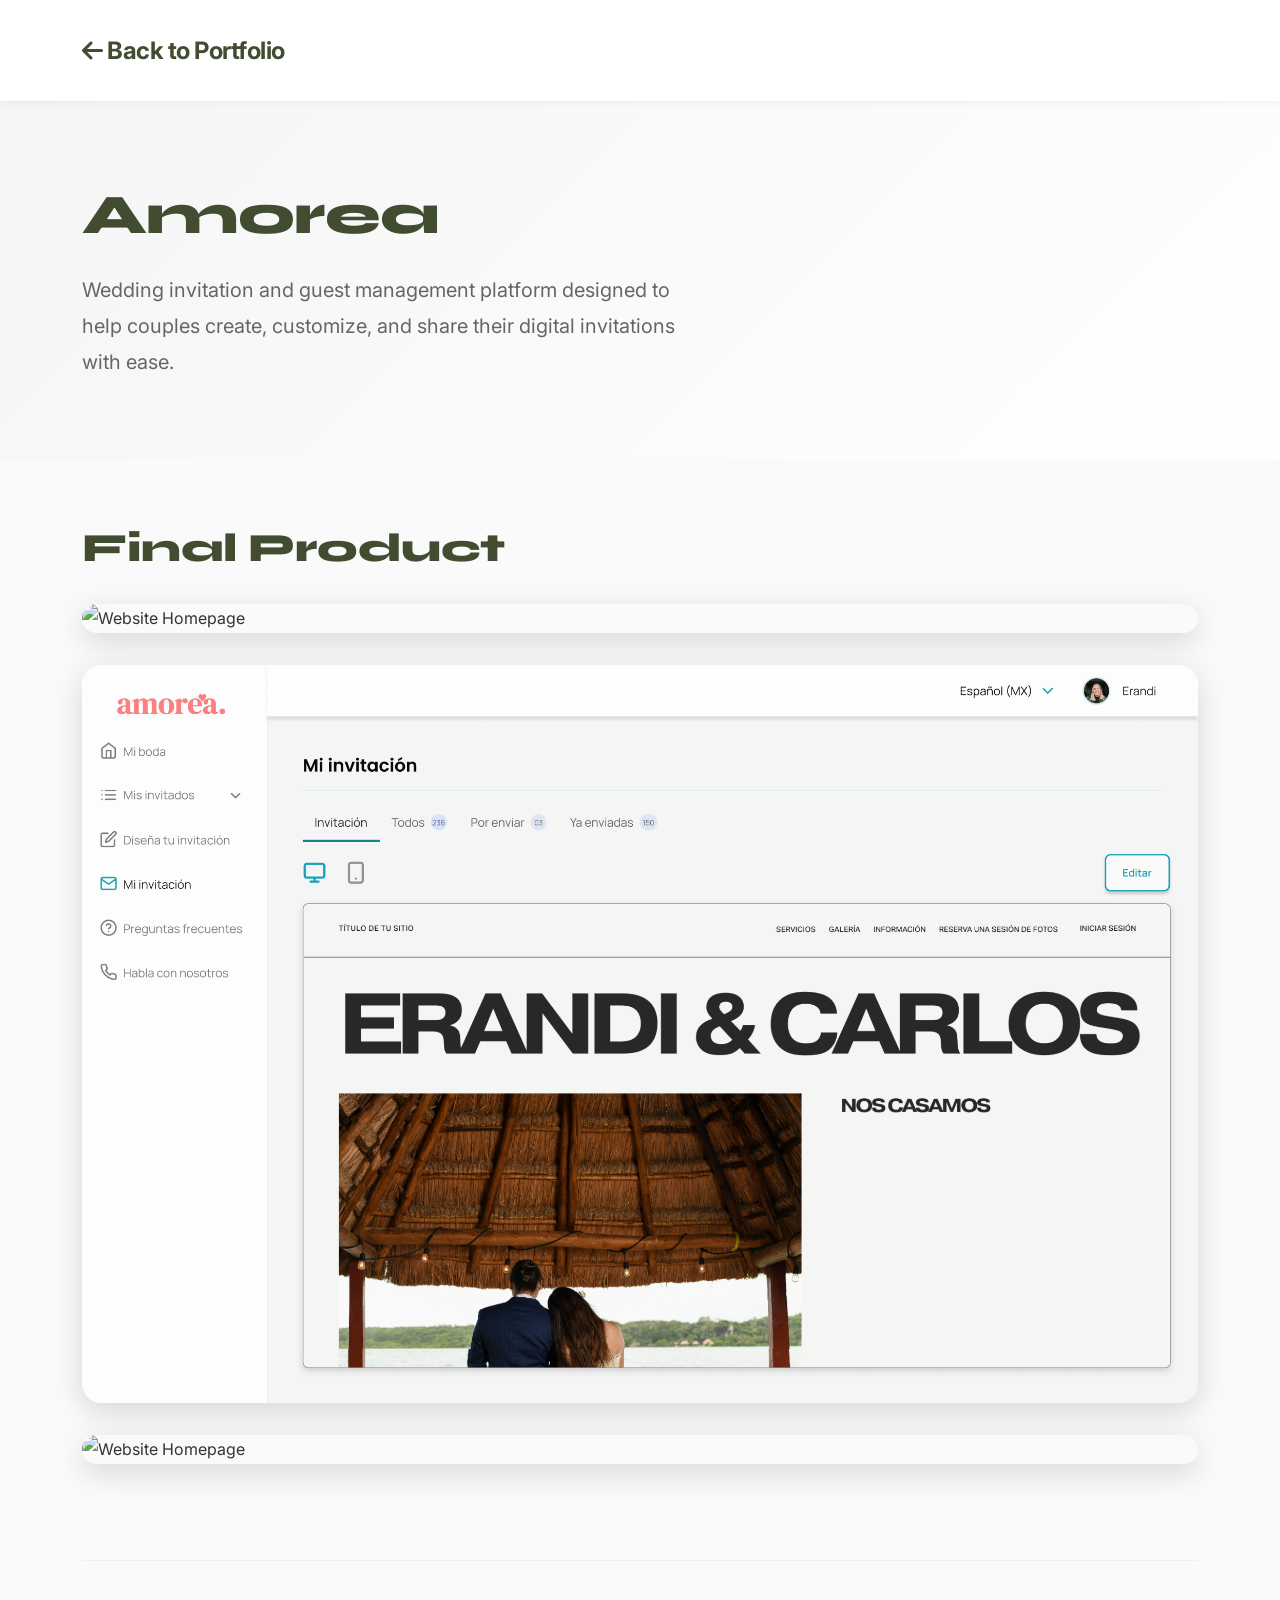
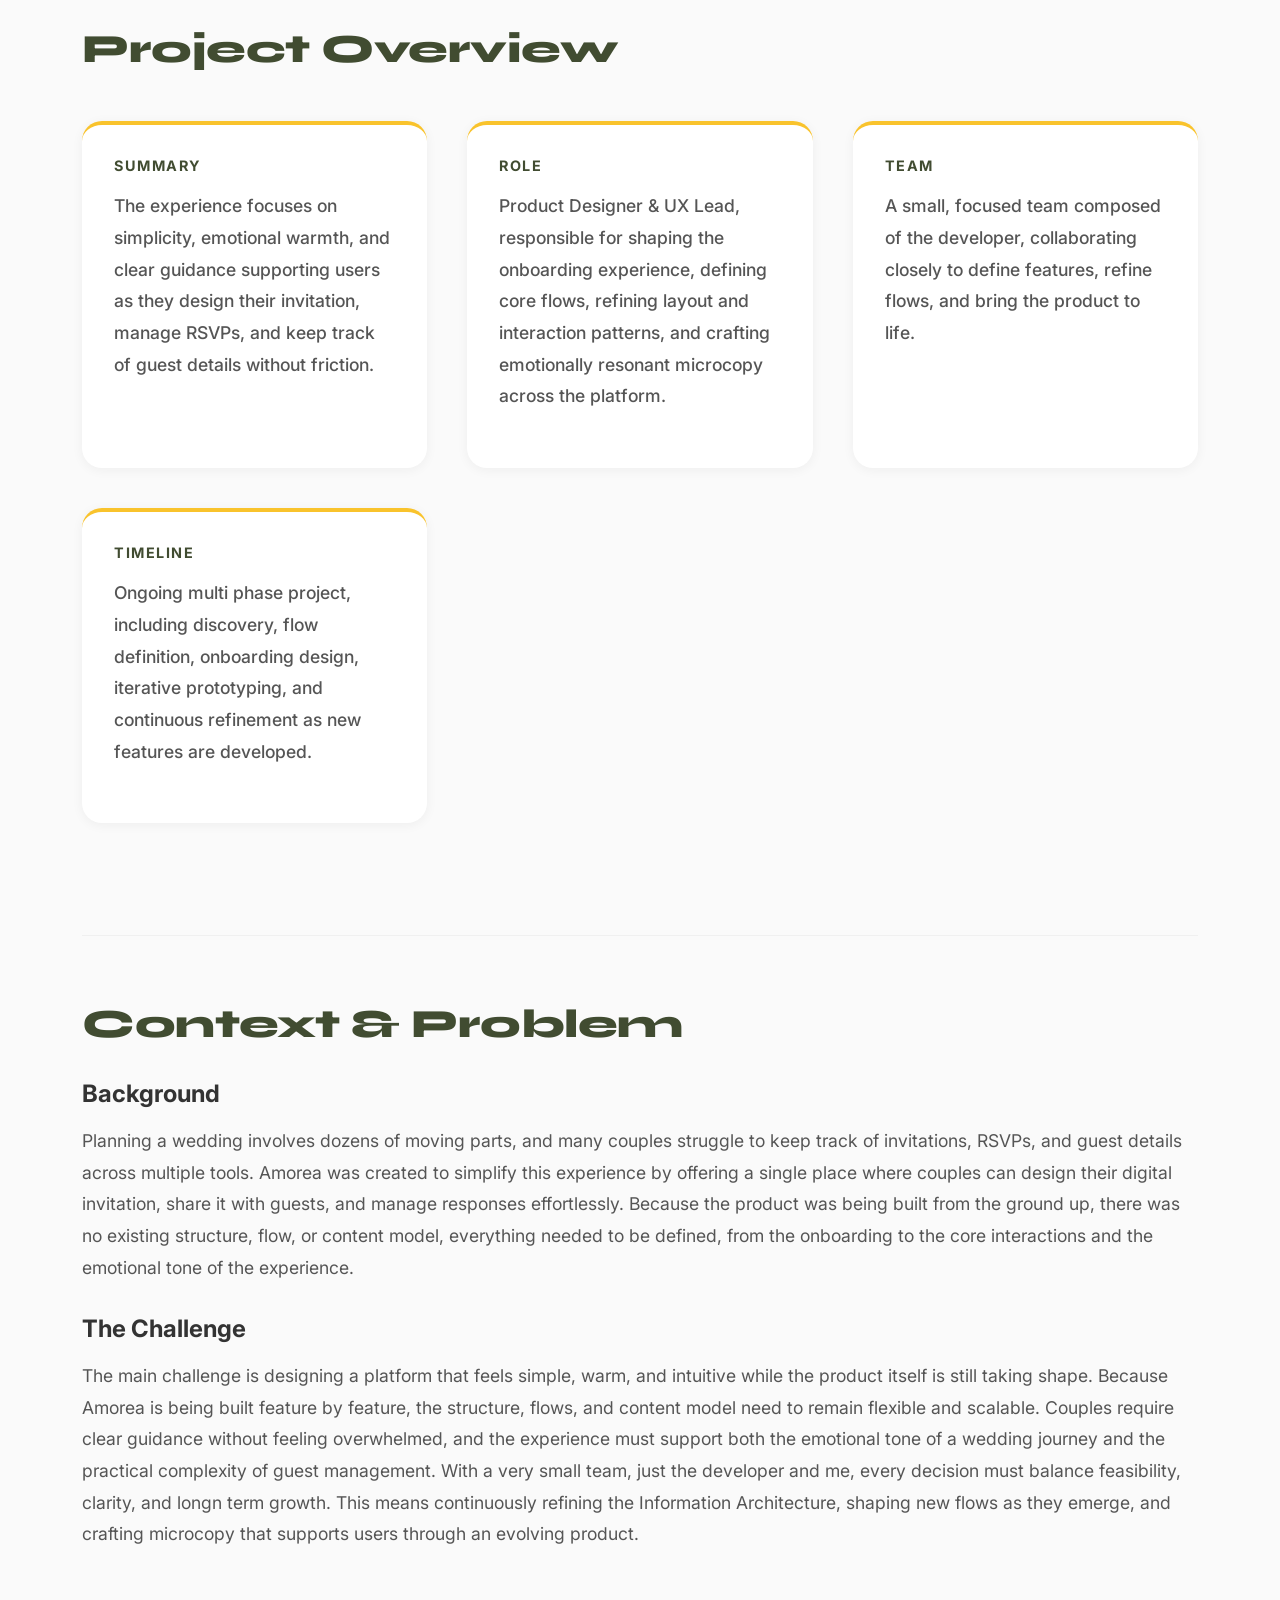
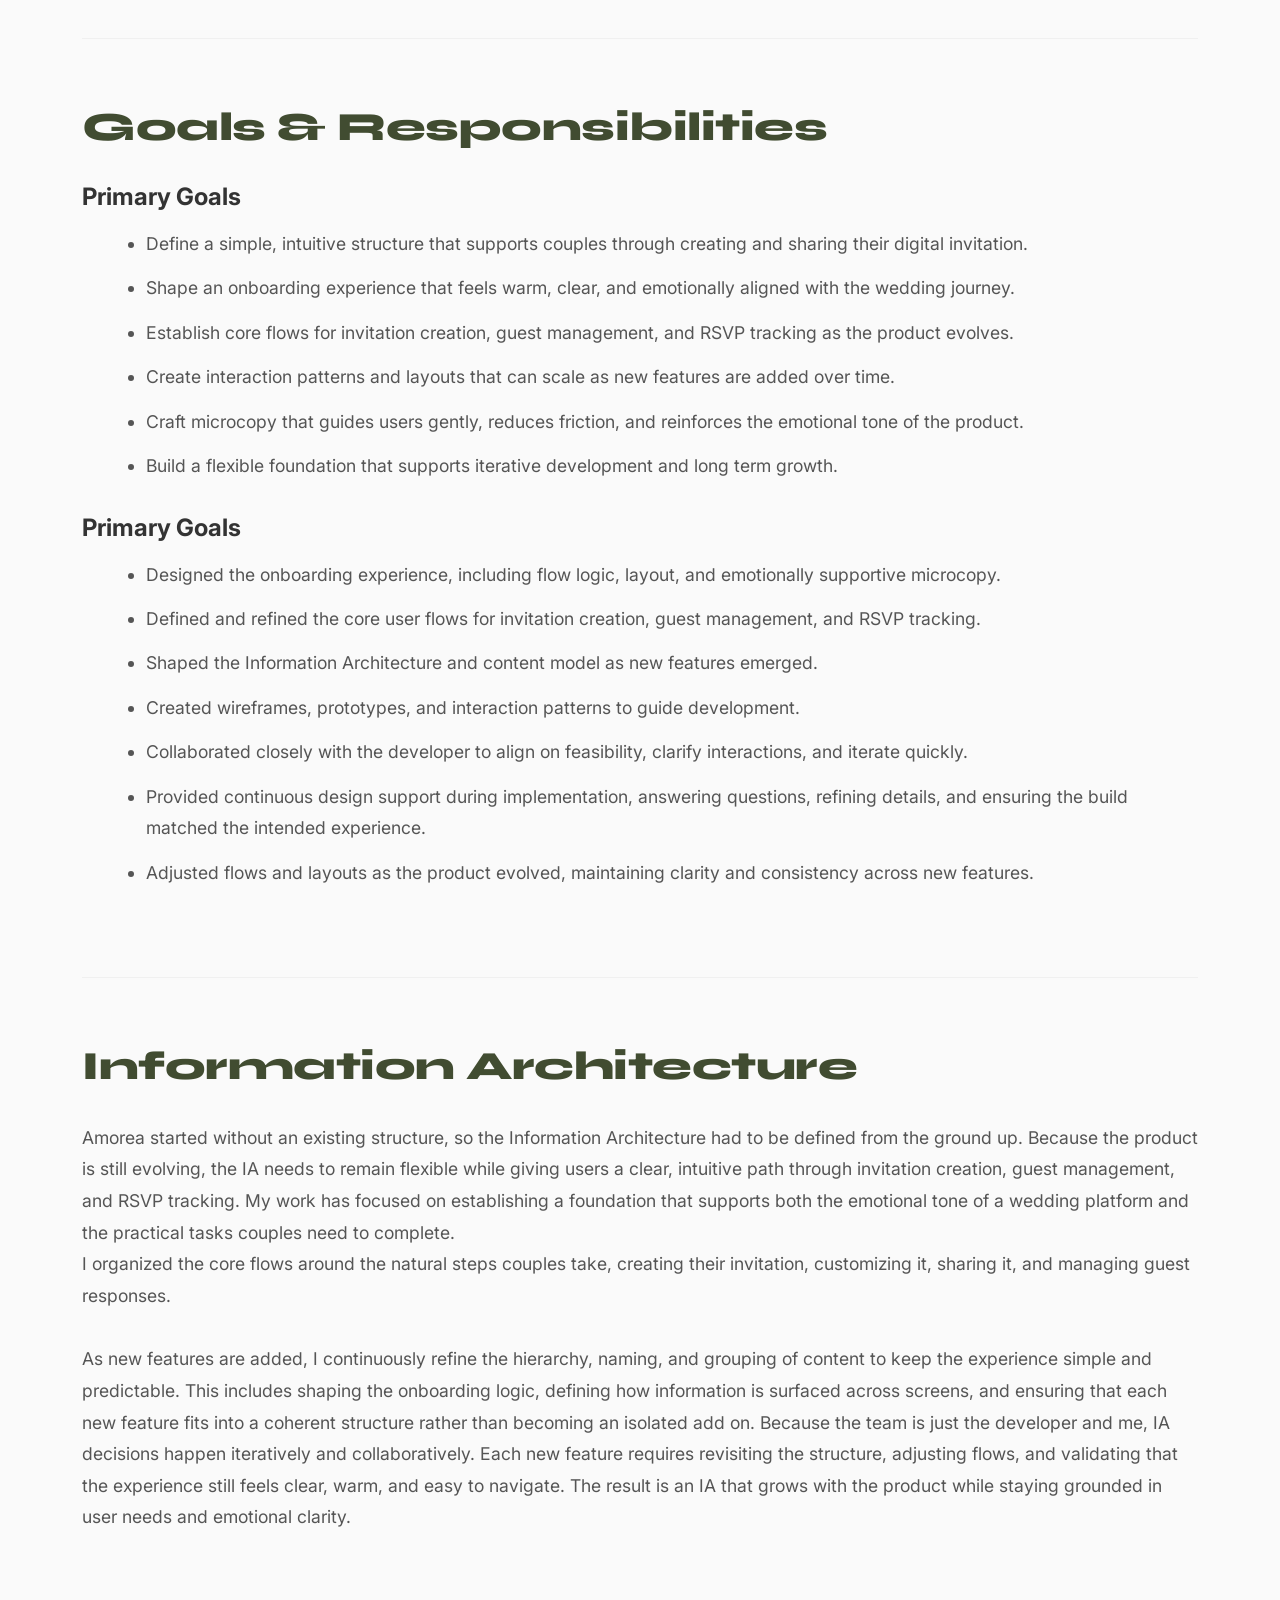
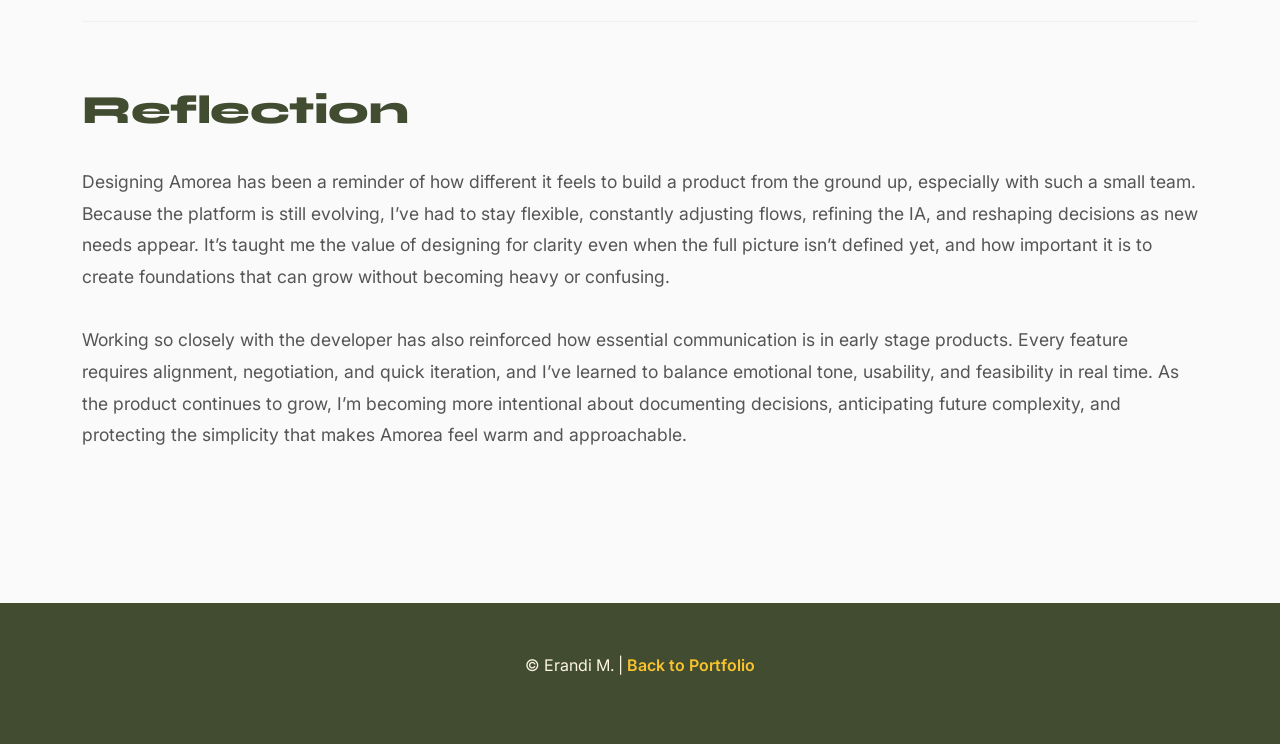
==== project-amorea.html @ fd454425 "Portfolio upload" ====
<!DOCTYPE html>
<html lang="en">
<head>
    <meta charset="UTF-8">
    <meta name="viewport" content="width=device-width, initial-scale=1.0">
    <title>Amorea Project - Erandi M. Portfolio</title>
    <link href="https://cdn.jsdelivr.net/npm/bootstrap@5.3.0/dist/css/bootstrap.min.css" rel="stylesheet">
    <link rel="stylesheet" href="https://cdnjs.cloudflare.com/ajax/libs/font-awesome/6.4.0/css/all.min.css">
    <link href="https://fonts.googleapis.com/css2?family=Syne:wght@800&family=Inter:wght@400;600;700;800&display=swap" rel="stylesheet">
    <style>
        * {
            margin: 0;
            padding: 0;
            box-sizing: border-box;
        }

        :root {
            --primary-color: #414c31;
            --secondary-color: #f9c32c;
            --light-bg: #fcf5e1;
            --text-dark: #37342e;
            --text-light: #fdf5e1;
        }

        body {
            font-family: 'Inter', sans-serif;
            background-color: #fafafa;
            color: #333;
            line-height: 1.8;
        }

        /* Header Navigation */
        .navbar {
            background-color: #fff;
            box-shadow: 0 2px 8px rgba(0, 0, 0, 0.05);
            padding: 1.5rem 0;
            position: sticky;
            top: 0;
            z-index: 100;
        }

        .navbar-brand {
            font-size: 1.5rem;
            font-weight: 700;
            color: var(--primary-color) !important;
            letter-spacing: -0.5px;
            text-decoration: none;
        }

        .navbar-brand:hover {
            color: var(--secondary-color) !important;
        }

        /* Hero Section */
        .hero-section {
            padding: 5rem 0;
            background: linear-gradient(135deg, #f5f5f5 0%, #fff 100%);
        }

        .hero-section h1 {
            font-family: 'Syne', sans-serif;
            font-size: 3.5rem;
            font-weight: 800;
            line-height: 1.2;
            margin-bottom: 1.5rem;
            color: var(--primary-color);
            letter-spacing: -1px;
        }

        .hero-section p {
            font-size: 1.25rem;
            color: #666;
            margin-bottom: 0;
            max-width: 600px;
            font-weight: 400;
        }

        /* Impact Snapshot Card */
        .impact-snapshot {
            background: #fff;
            border-radius: 24px;
            padding: 2.5rem;
            margin: 4rem 0;
            box-shadow: 0 4px 20px rgba(0, 0, 0, 0.08);
            border-left: 6px solid var(--secondary-color);
        }

        .impact-snapshot h3 {
            font-size: 0.9rem;
            font-weight: 700;
            text-transform: uppercase;
            letter-spacing: 2px;
            color: var(--primary-color);
            margin-bottom: 2rem;
        }

        .impact-grid {
            display: grid;
            grid-template-columns: repeat(auto-fit, minmax(200px, 1fr));
            gap: 2rem;
        }

        .impact-item {
            text-align: center;
        }

        .impact-item h4 {
            font-size: 2rem;
            font-weight: 700;
            color: var(--secondary-color);
            margin-bottom: 0.5rem;
        }

        .impact-item p {
            font-size: 0.95rem;
            color: #666;
            font-weight: 500;
        }

        /* Overview Grid */
        .overview-grid {
            display: grid;
            grid-template-columns: repeat(auto-fit, minmax(250px, 1fr));
            gap: 2.5rem;
            margin: 3rem 0;
        }

        .overview-card {
            background: #fff;
            padding: 2rem;
            border-radius: 20px;
            box-shadow: 0 2px 12px rgba(0, 0, 0, 0.05);
            transition: transform 0.3s ease, box-shadow 0.3s ease;
            border-top: 4px solid var(--secondary-color);
        }

        .overview-card:hover {
            transform: translateY(-4px);
            box-shadow: 0 8px 24px rgba(0, 0, 0, 0.1);
        }

        .overview-card h4 {
            font-size: 0.9rem;
            font-weight: 700;
            text-transform: uppercase;
            letter-spacing: 1.5px;
            color: var(--primary-color);
            margin-bottom: 1rem;
        }

        .overview-card p {
            font-size: 1.1rem;
            color: #333;
            line-height: 1.6;
            font-weight: 500;
        }

        /* Section Styling */
        .section {
            padding: 4rem 0;
            border-bottom: 1px solid #f0f0f0;
        }

        .section:last-child {
            border-bottom: none;
        }

        .section h2 {
            font-family: 'Syne', sans-serif;
            font-size: 2.5rem;
            font-weight: 800;
            margin-bottom: 2rem;
            color: var(--primary-color);
            letter-spacing: -0.5px;
        }

        .section h3 {
            font-size: 1.5rem;
            font-weight: 700;
            margin: 2rem 0 1rem 0;
            color: #333;
        }

        .section p {
            font-size: 1.1rem;
            color: #555;
            margin-bottom: 1.5rem;
            line-height: 1.8;
        }

        .section ul {
            font-size: 1.1rem;
            color: #555;
            margin-left: 2rem;
            margin-bottom: 1.5rem;
        }

        .section li {
            margin-bottom: 0.8rem;
            line-height: 1.8;
        }

        /* Image Grid */
        .image-grid {
            display: grid;
            grid-template-columns: repeat(auto-fit, minmax(300px, 1fr));
            gap: 2rem;
            margin: 2rem 0;
        }

        .image-grid img {
            width: 100%;
            border-radius: 20px;
            box-shadow: 0 4px 20px rgba(0, 0, 0, 0.1);
            transition: transform 0.3s ease;
        }

        .image-grid img:hover {
            transform: scale(1.02);
        }

        .full-width-image {
            width: 100%;
            border-radius: 20px;
            box-shadow: 0 4px 20px rgba(0, 0, 0, 0.1);
            margin: 2rem 0;
        }

        /* Footer */
        footer {
            background-color: var(--primary-color);
            padding: 3rem 0;
            margin-top: 4rem;
            text-align: center;
            color: var(--text-light);
        }

        footer a {
            color: var(--secondary-color);
            text-decoration: none;
            font-weight: 600;
        }

        footer a:hover {
            text-decoration: underline;
        }

        /* Responsive */
        @media (max-width: 768px) {
            .hero-section h1 {
                font-size: 2.5rem;
            }

            .section h2 {
                font-size: 2rem;
            }

            .overview-grid {
                grid-template-columns: 1fr;
            }
        }
    </style>
</head>
<body>
    <!-- Navigation -->
    <nav class="navbar">
        <div class="container-lg">
            <a class="navbar-brand" href="index.html"><i class="fas fa-arrow-left"></i> Back to Portfolio</a>
        </div>
    </nav>

    <!-- Hero Section -->
    <section class="hero-section">
        <div class="container-lg">
            <h1>Amorea</h1>
            <p>Wedding invitation and guest management platform designed to help couples create, customize, and share their digital invitations with ease.</p>
        </div>
    </section>

    <!-- Main Content -->
    <div class="container-lg">
        <!-- Final product & Interactive Showcase -->
        <section class="section">
            <h2>Final Product</h2>
            <div class="image-grid" style="grid-template-columns: 1fr; gap: 2.5rem;">
                <img src="images/Amorea_Login.png" alt="Website Homepage" style="width: 100%; border-radius: 20px; box-shadow: 0 8px 30px rgba(0, 0, 0, 0.15);">
            </div>

            <div class="image-grid" style="grid-template-columns: 1fr; gap: 2.5rem;">
                <img src="images/Amorea_Invitacion.png" alt="Website Homepage" style="width: 100%; border-radius: 20px; box-shadow: 0 8px 30px rgba(0, 0, 0, 0.15);">
            </div>

            <div class="image-grid" style="grid-template-columns: 1fr; gap: 2.5rem;">
                <img src="images/Amorea_Landing.png" alt="Website Homepage" style="width: 100%; border-radius: 20px; box-shadow: 0 8px 30px rgba(0, 0, 0, 0.15);">
            </div>

        </section>

        <!-- Project Overview -->
        <section class="section">
            <h2>Project Overview</h2>
            <div class="overview-grid">
                <div class="overview-card">
                    <h4>Summary</h4>
                    <p>The experience focuses on simplicity, emotional warmth, and clear 
                        guidance supporting users as they design their invitation, manage RSVPs, and keep track of guest details 
                        without friction.</p>
                </div>
                <div class="overview-card">
                    <h4>Role</h4>
                    <p>Product Designer & UX Lead, responsible for shaping the onboarding experience, defining core flows, 
                        refining layout and interaction patterns, and crafting emotionally resonant microcopy across the platform.</p>
                </div>
                <div class="overview-card">
                    <h4>Team</h4>
                    <p>A small, focused team composed of the developer, collaborating closely to define features, refine flows, and bring the product to life.</p>
                </div>
                <div class="overview-card">
                    <h4>Timeline</h4>
                    <p>Ongoing multi phase project, including discovery, flow definition, onboarding design, iterative prototyping, and continuous refinement as new features are developed.</p>
                </div>
            </div>
        </section>


        <!-- Context & Problem -->
        <section class="section">
            <h2>Context & Problem</h2>
            <h3>Background</h3>
            <p>Planning a wedding involves dozens of moving parts, and many couples struggle to keep track of invitations, 
                RSVPs, and guest details across multiple tools. Amorea was created to simplify this experience by offering 
                a single place where couples can design their digital invitation, share it with guests, and manage responses 
                effortlessly. Because the product was being built from the ground up, there was no existing structure, flow, 
                or content model, everything needed to be defined, from the onboarding to the core interactions and the 
                emotional tone of the experience.</p>
            <h3>The Challenge</h3>
            <p>The main challenge is designing a platform that feels simple, warm, and intuitive while the product itself 
                is still taking shape. Because Amorea is being built feature by feature, the structure, flows, and content 
                model need to remain flexible and scalable. Couples require clear guidance without feeling overwhelmed, and 
                the experience must support both the emotional tone of a wedding journey and the practical complexity of 
                guest management. With a very small team, just the developer and me, every decision must balance feasibility, 
                clarity, and longn term growth. This means continuously refining the Information Architecture, shaping new 
                flows as they emerge, and crafting microcopy that supports users through an evolving product.</p>
        </section>

        <!-- Goals & Responsibilities -->
        <section class="section">
            <h2>Goals & Responsibilities</h2>
            <h3>Primary Goals</h3>
            <ul>
                <li>Define a simple, intuitive structure that supports couples through creating and sharing their digital invitation.</li>
                <li>Shape an onboarding experience that feels warm, clear, and emotionally aligned with the wedding journey.</li>
                <li>Establish core flows for invitation creation, guest management, and RSVP tracking as the product evolves.</li>
                <li>Create interaction patterns and layouts that can scale as new features are added over time.</li>
                <li>Craft microcopy that guides users gently, reduces friction, and reinforces the emotional tone of the product.</li>
                <li>Build a flexible foundation that supports iterative development and long term growth.</li>
            </ul>
             <h3>Primary Goals</h3>
            <ul>
                <li>Designed the onboarding experience, including flow logic, layout, and emotionally supportive microcopy.</li>
                <li>Defined and refined the core user flows for invitation creation, guest management, and RSVP tracking.</li>
                <li>Shaped the Information Architecture and content model as new features emerged.</li>
                <li>Created wireframes, prototypes, and interaction patterns to guide development.</li>
                <li>Collaborated closely with the developer to align on feasibility, clarify interactions, and iterate quickly.</li>
                <li>Provided continuous design support during implementation, answering questions, refining details, and ensuring the build matched the intended experience.</li>
                <li>Adjusted flows and layouts as the product evolved, maintaining clarity and consistency across new features.</li>
            </ul>
        </section>


        <!-- Information Architecture -->
        <section class="section">
            <h2>Information Architecture</h2>
            <p>Amorea started without an existing structure, so the Information Architecture had to be defined from the ground up. 
                Because the product is still evolving, the IA needs to remain flexible while giving users a clear, intuitive path 
                through invitation creation, guest management, and RSVP tracking. My work has focused on establishing a foundation 
                that supports both the emotional tone of a wedding platform and the practical tasks couples need to complete.
                <br>I organized the core flows around the natural steps couples take, creating their invitation, customizing it, sharing 
                it, and managing guest responses. <br><br>As new features are added, I continuously refine the hierarchy, naming, and grouping 
                of content to keep the experience simple and predictable. This includes shaping the onboarding logic, defining how 
                information is surfaced across screens, and ensuring that each new feature fits into a coherent structure rather 
                than becoming an isolated add on.
                Because the team is just the developer and me, IA decisions happen iteratively and collaboratively. Each new feature 
                requires revisiting the structure, adjusting flows, and validating that the experience still feels clear, warm, and 
                easy to navigate. The result is an IA that grows with the product while staying grounded in user needs and emotional clarity.</p>
        </section>

        <!-- Reflection -->
        <section class="section">
            <h2>Reflection</h2>
            <p>Designing Amorea has been a reminder of how different it feels to build a product from the ground up, especially with such a 
                small team. Because the platform is still evolving, I’ve had to stay flexible, constantly adjusting flows, refining the IA, 
                and reshaping decisions as new needs appear. It’s taught me the value of designing for clarity even when the full picture 
                isn’t defined yet, and how important it is to create foundations that can grow without becoming heavy or confusing.
                <br><br>Working so closely with the developer has also reinforced how essential communication is in early stage products. 
                Every feature requires alignment, negotiation, and quick iteration, and I’ve learned to balance emotional tone, 
                usability, and feasibility in real time. As the product continues to grow, I’m becoming more intentional about documenting 
                decisions, anticipating future complexity, and protecting the simplicity that makes Amorea feel warm and approachable.</p>
        </section>
    </div>

    <!-- Footer -->
    <footer>
        <div class="container-lg">
            <p>&copy; Erandi M. | <a href="index.html">Back to Portfolio</a></p>
        </div>
    </footer>

    <script src="https://cdn.jsdelivr.net/npm/bootstrap@5.3.0/dist/js/bootstrap.bundle.min.js"></script>
</body>
</html>
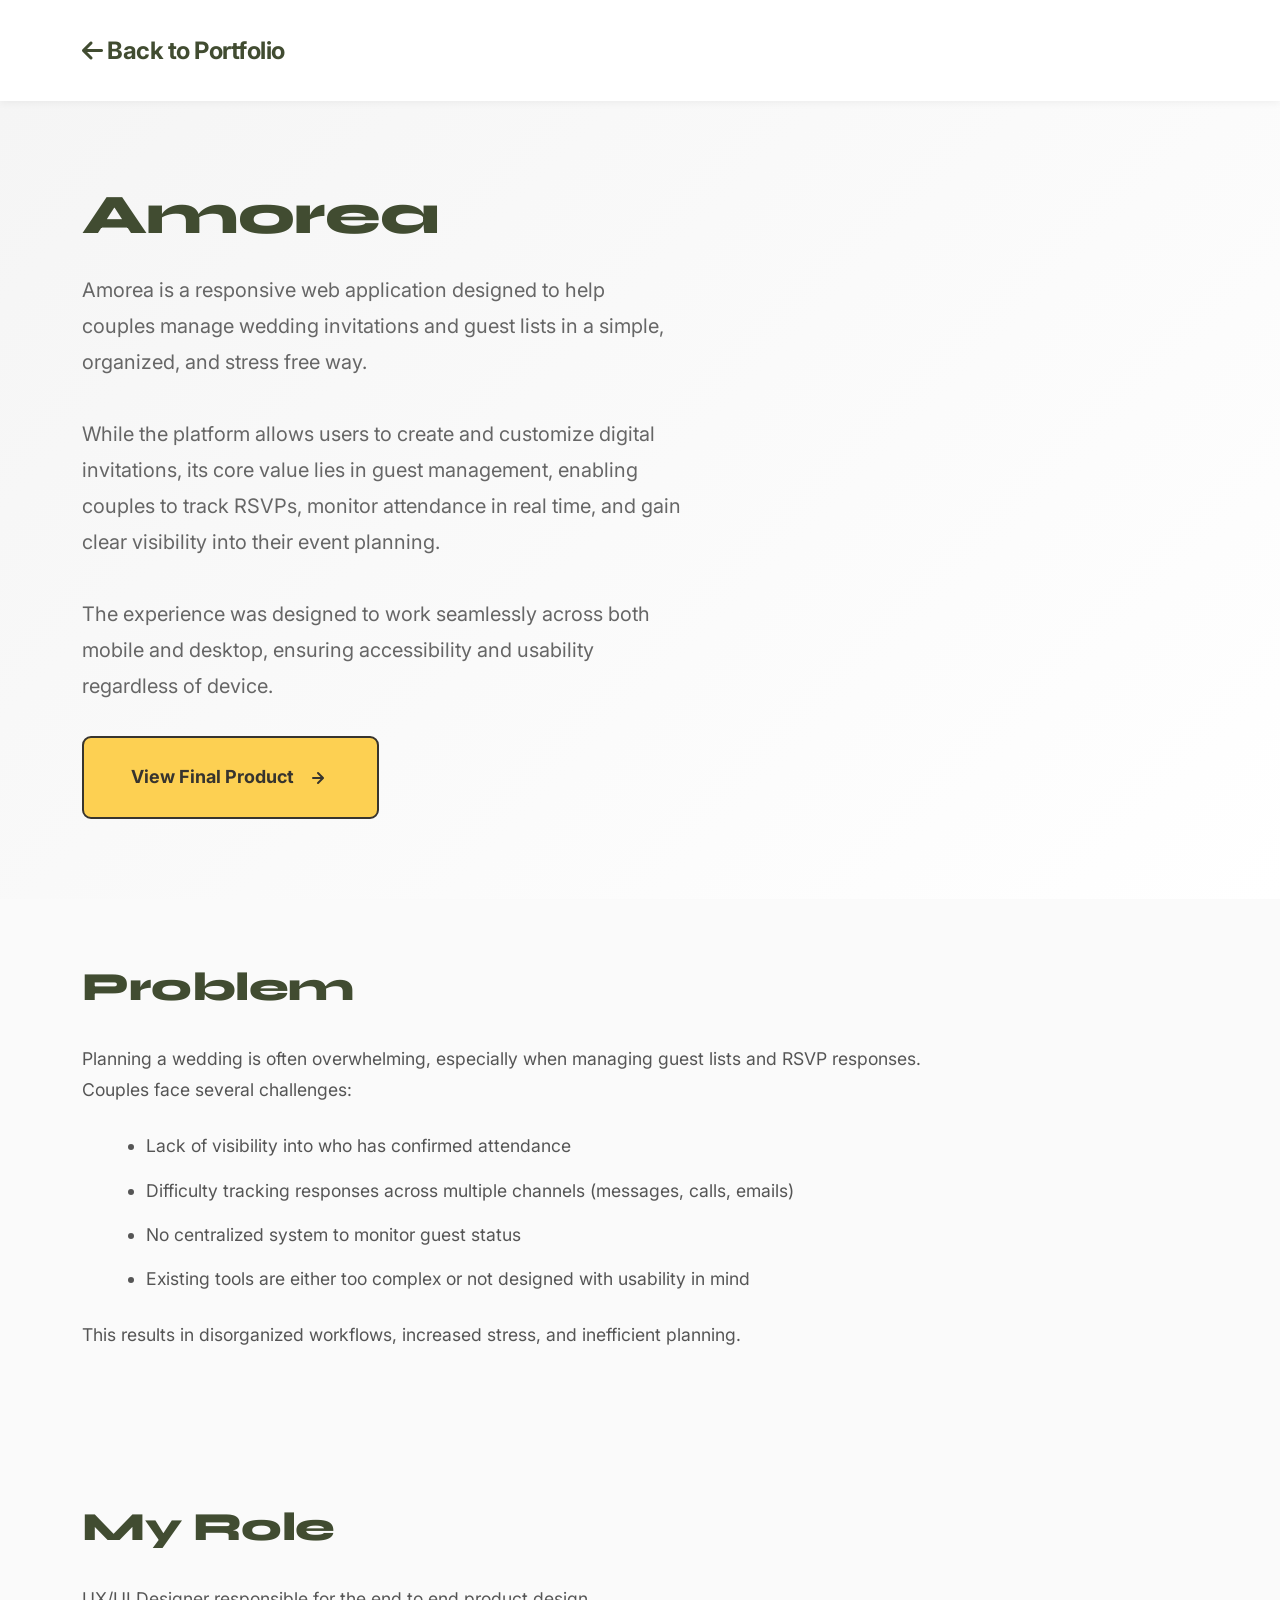
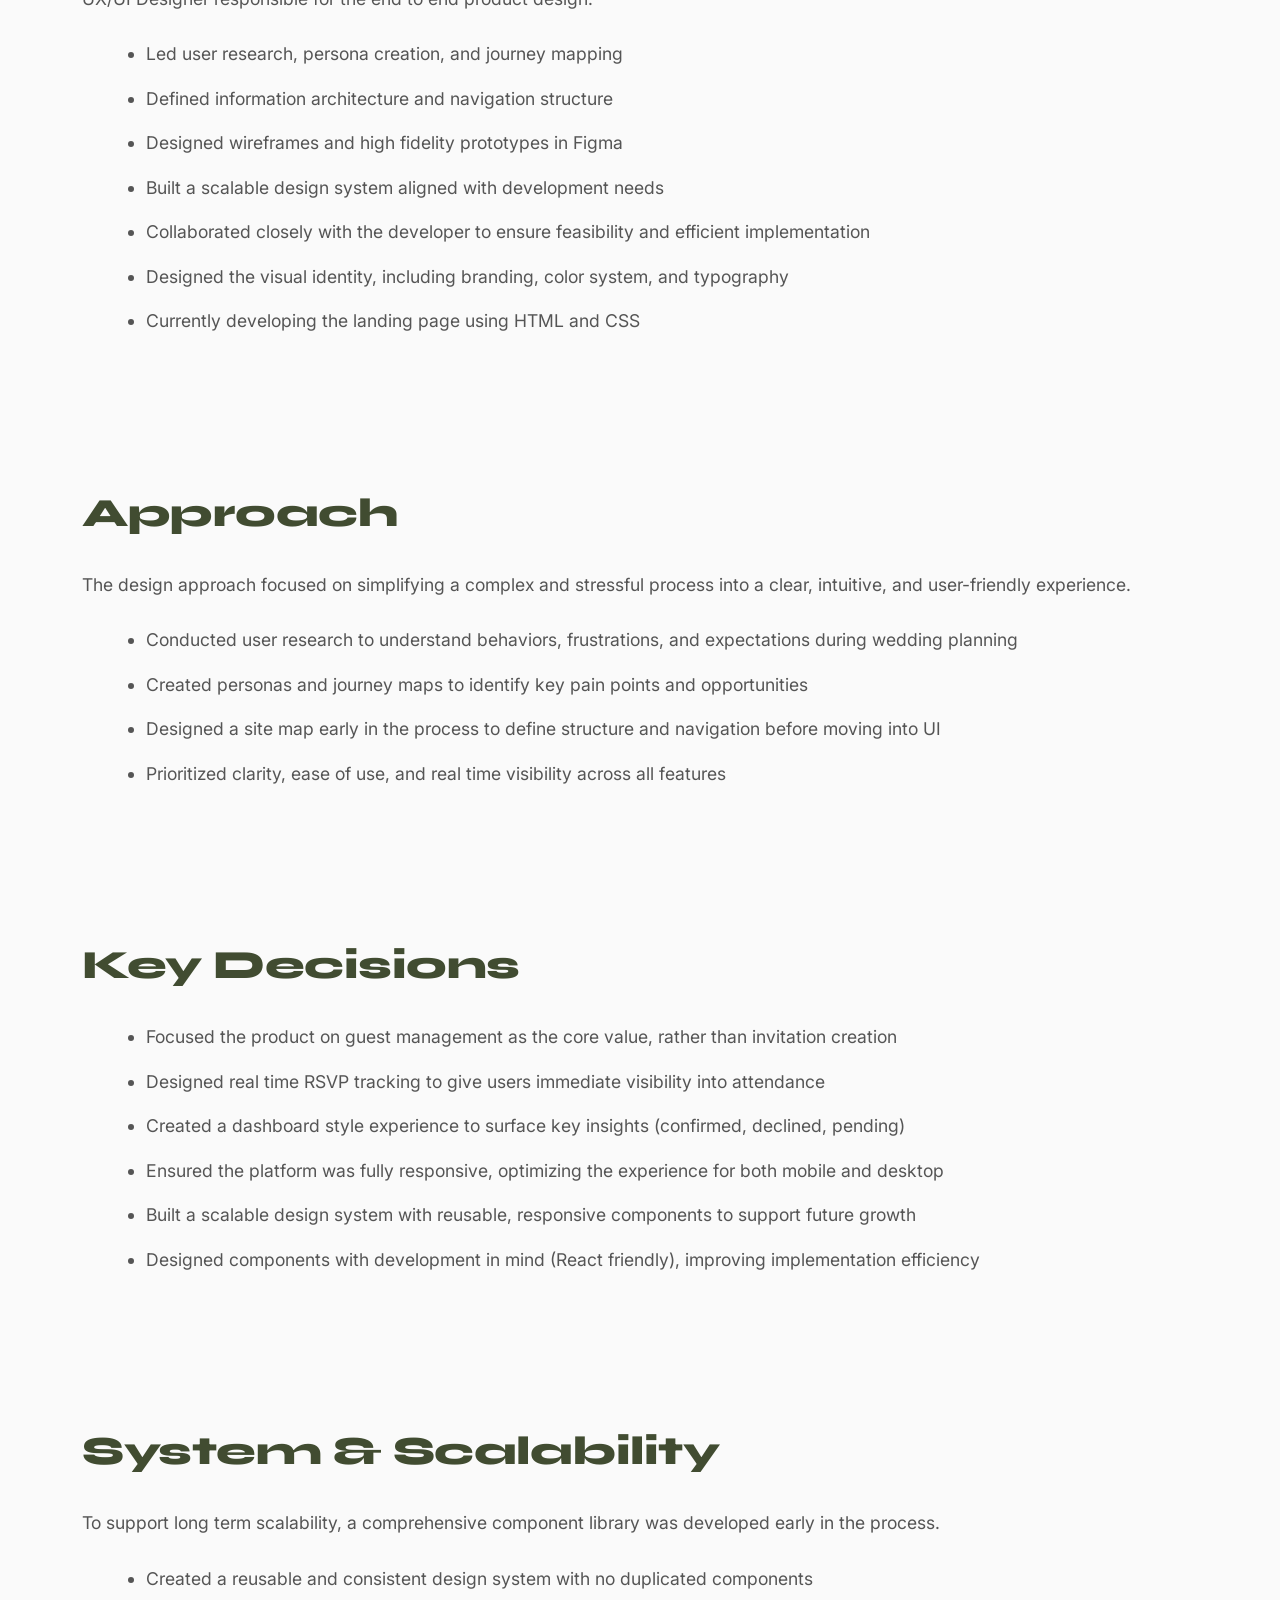
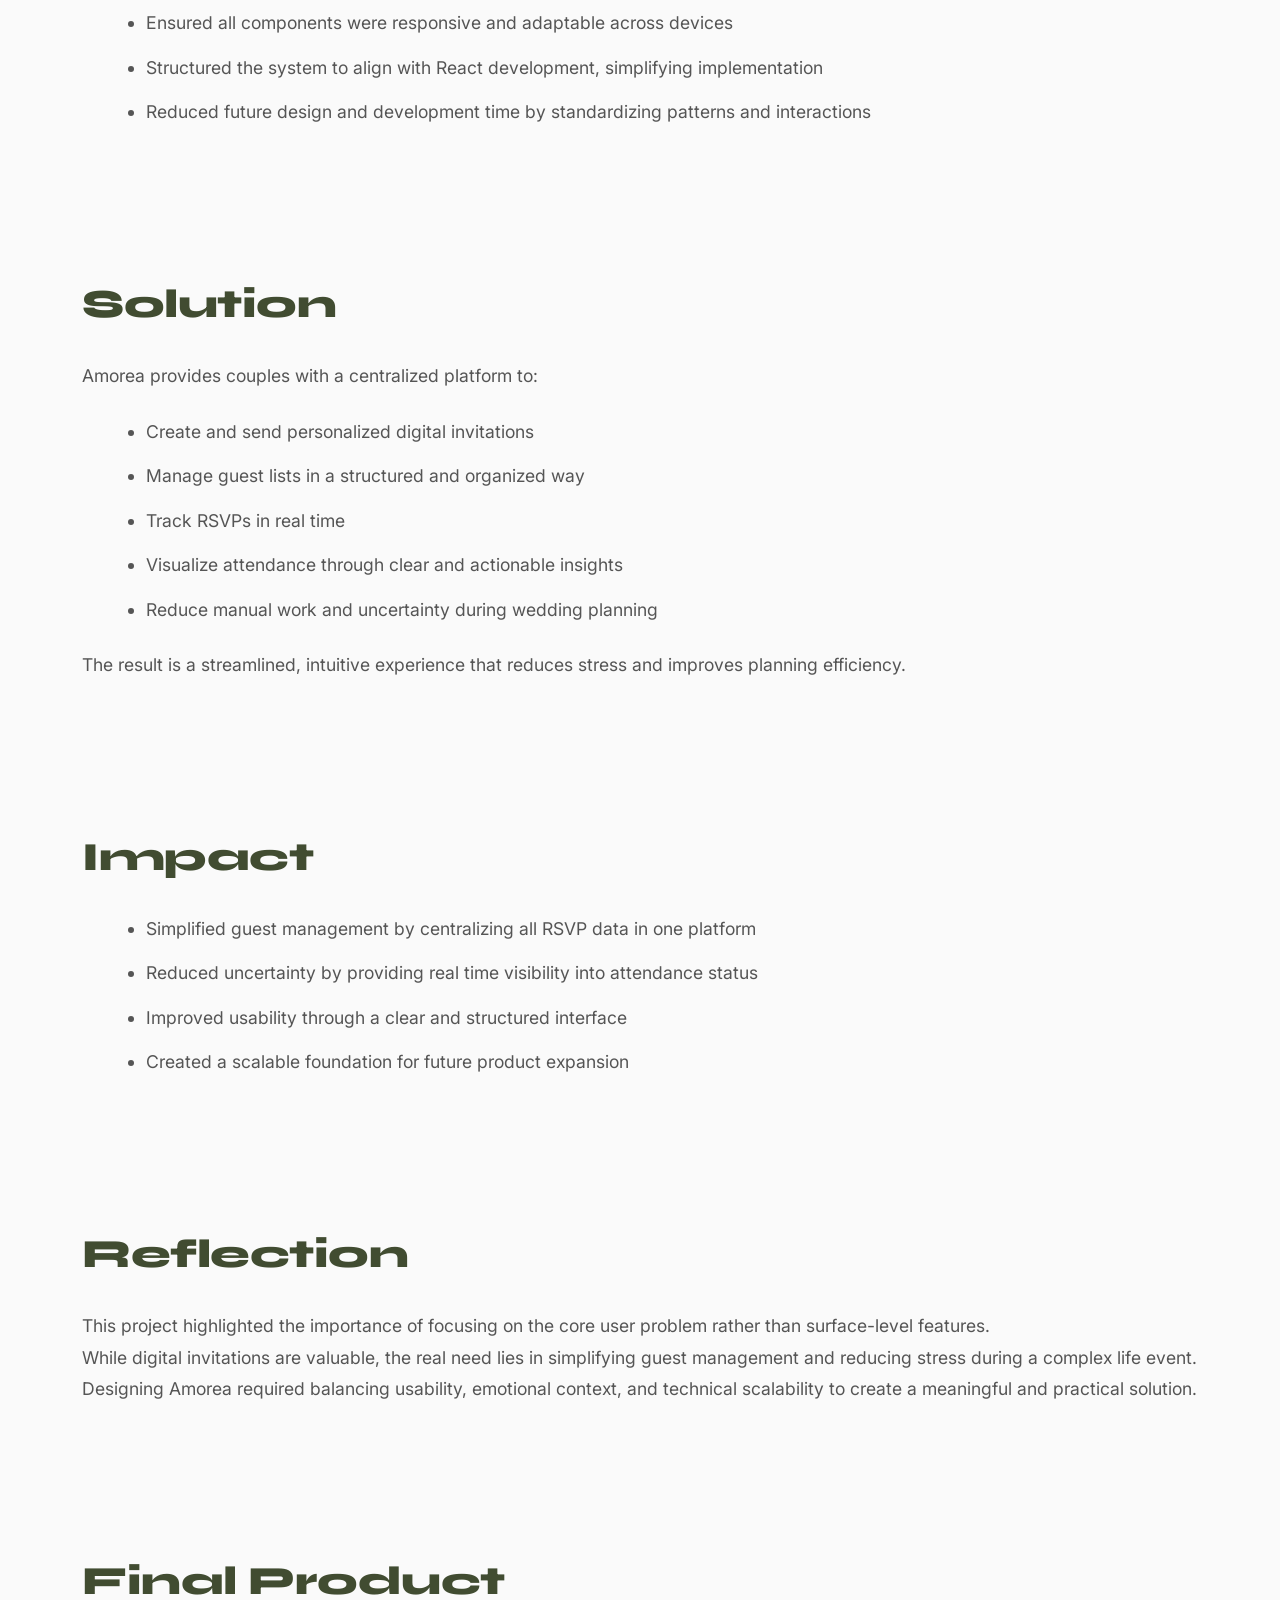
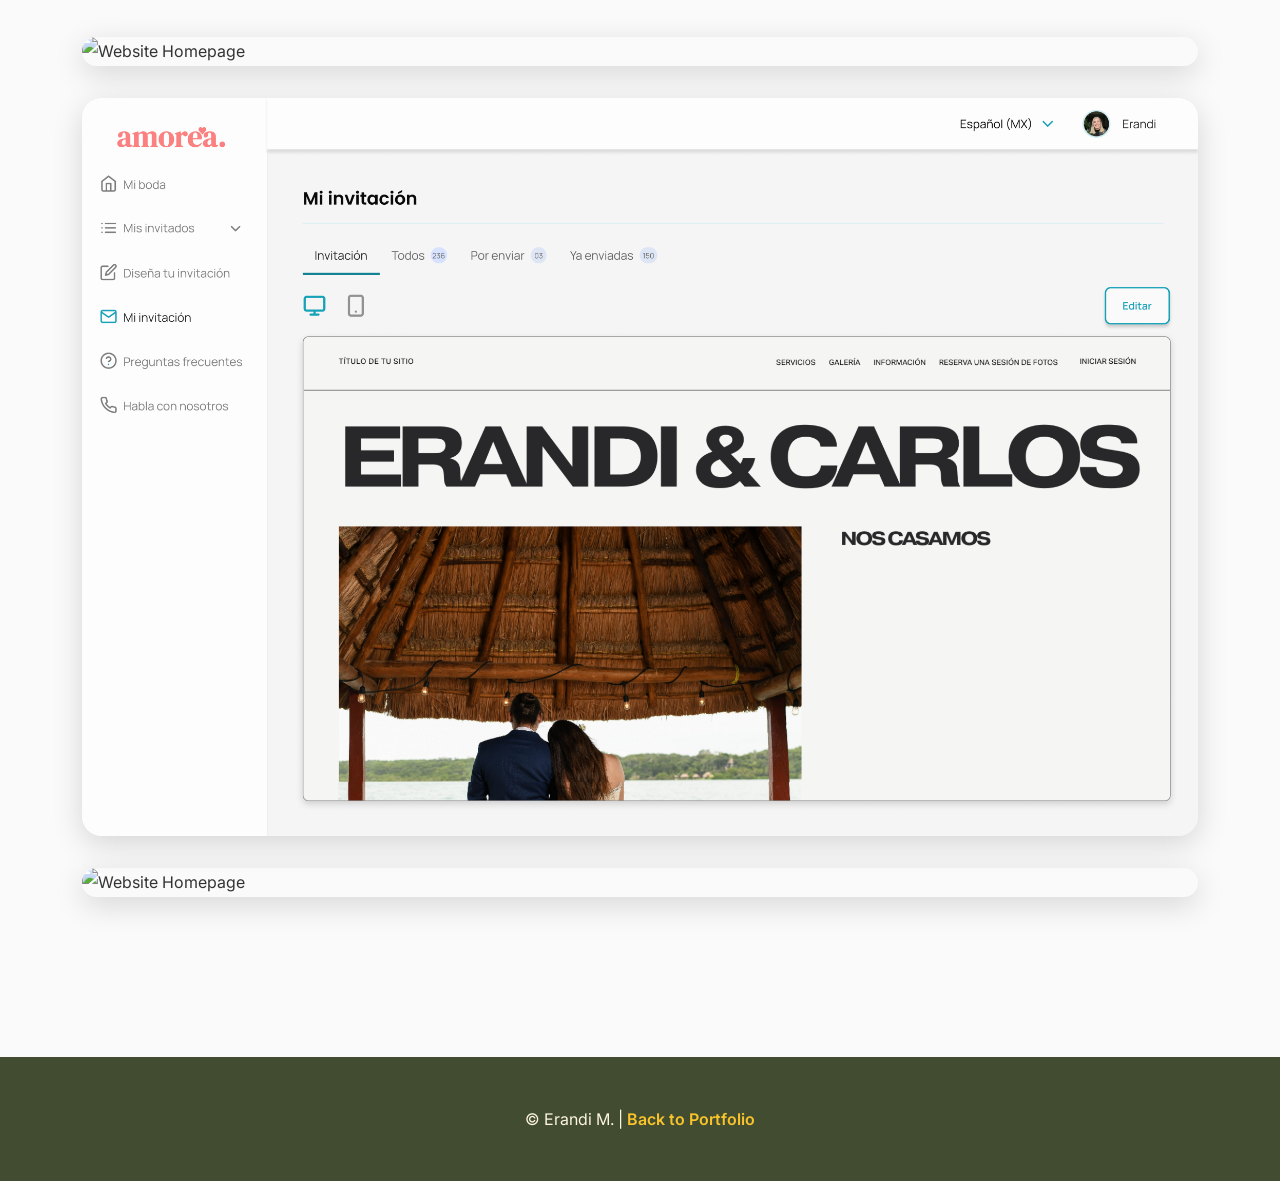
==== commit 77f41186: "Add scroll-to-top bubble to project pages" ====
--- a/project-amorea.html
+++ b/project-amorea.html
@@ -219,6 +219,41 @@
             transform: scale(1.02);
         }
 
+    
+        /* Scroll to Top Button */
+        .scroll-to-top {
+            position: fixed;
+            bottom: 2rem;
+            right: 2rem;
+            width: 50px;
+            height: 50px;
+            background-color: var(--light-bg);
+            border: none;
+            border-radius: 50%;
+            cursor: pointer;
+            display: none;
+            align-items: center;
+            justify-content: center;
+            box-shadow: 0 4px 12px rgba(0, 0, 0, 0.15);
+            transition: all 0.3s ease;
+            z-index: 999;
+        }
+
+        .scroll-to-top.show {
+            display: flex;
+        }
+
+        .scroll-to-top:hover {
+            transform: translateY(-3px);
+            box-shadow: 0 6px 20px rgba(0, 0, 0, 0.2);
+        }
+
+        .scroll-to-top svg {
+            width: 24px;
+            height: 24px;
+            color: var(--text-dark);
+        }
+
         .full-width-image {
             width: 100%;
             border-radius: 20px;
@@ -233,6 +268,16 @@
             margin-top: 4rem;
             text-align: center;
             color: var(--text-light);
+            width: 100vw;
+            position: relative;
+            left: 50%;
+            right: 50%;
+            margin-left: -50vw;
+            margin-right: -50vw;
+        }
+
+        footer p {
+            margin: 0;
         }
 
         footer a {
@@ -243,6 +288,38 @@
 
         footer a:hover {
             text-decoration: underline;
+        }
+
+        /* Button */
+        .btn-custom {
+            background-color: #fdd052;
+            border: 2px solid var(--text-dark);
+            border-radius: 9px;
+            padding: 23px 47px;
+            font-weight: 700;
+            font-size: 18px;
+            transition: all 0.3s ease;
+            display: inline-flex;
+            align-items: center;
+            gap: 0.75rem;
+            text-decoration: none;
+            color: var(--text-dark);
+        }
+
+        .btn-custom:hover {
+            transform: translateY(-3px);
+            box-shadow: 0 10px 20px rgba(0, 0, 0, 0.1);
+        }
+
+        .social-icon {
+            width: 24px;
+            height: 24px;
+            transition: all 0.3s ease;
+        }
+
+        .social-icon:hover {
+            transform: scale(1.2);
+            color: var(--secondary-color);
         }
 
         /* Responsive */
@@ -262,6 +339,15 @@
     </style>
 </head>
 <body>
+    <svg xmlns="http://www.w3.org/2000/svg" style="display: none;">
+        <symbol xmlns="http://www.w3.org/2000/svg" id="arrow-right" viewBox="0 0 24 24">
+            <path fill="currentColor" d="M17.92 11.62a1 1 0 0 0-.21-.33l-5-5a1 1 0 0 0-1.42 1.42l3.3 3.29H7a1 1 0 0 0 0 2h7.59l-3.3 3.29a1 1 0 0 0 0 1.42a1 1 0 0 0 1.42 0l5-5a1 1 0 0 0 .21-.33a1 1 0 0 0 0-.76Z" />
+        </symbol>
+        <symbol xmlns="http://www.w3.org/2000/svg" id="arrow-up" viewBox="0 0 24 24">
+            <path fill="currentColor" d="M12 6a1 1 0 0 0-.33.21l-5 5a1 1 0 0 0 1.42 1.42L11 9.41V18a1 1 0 0 0 2 0V9.41l3.3 3.29a1 1 0 0 0 1.42 0 1 1 0 0 0 0-1.42l-5-5A1 1 0 0 0 12 6Z" />
+        </symbol>
+    </svg>
+
     <!-- Navigation -->
     <nav class="navbar">
         <div class="container-lg">
@@ -273,14 +359,126 @@
     <section class="hero-section">
         <div class="container-lg">
             <h1>Amorea</h1>
-            <p>Wedding invitation and guest management platform designed to help couples create, customize, and share their digital invitations with ease.</p>
+            <p>Amorea is a responsive web application designed to help couples manage wedding invitations and guest lists in a simple, organized, and stress free way.<br><br>
+            While the platform allows users to create and customize digital invitations, its core value lies in guest management, enabling couples to track RSVPs, monitor attendance in real time, and gain clear visibility into their event planning.<br><br>
+            The experience was designed to work seamlessly across both mobile and desktop, ensuring accessibility and usability regardless of device.</p>
+            <a href="#final-product" class="btn-custom" style="margin-top: 2rem;">
+                View Final Product
+                <svg class="social-icon" width="20" height="20"><use xlink:href="#arrow-right"></use></svg>
+            </a>
         </div>
     </section>
 
+    <div class="container-lg">
+    <section class="section">
+            <h2>Problem</h2>
+            <p>Planning a wedding is often overwhelming, especially when managing guest lists and RSVP responses.<br>
+            Couples face several challenges:</p>
+            <ul>
+                <li>Lack of visibility into who has confirmed attendance</li>
+                <li>Difficulty tracking responses across multiple channels (messages, calls, emails)</li>
+                <li>No centralized system to monitor guest status</li>
+                <li>Existing tools are either too complex or not designed with usability in mind</li>
+            </ul>
+            <p>This results in disorganized workflows, increased stress, and inefficient planning.</p>
+        </section>
+    </div>
+
+    <div class="container-lg">
+    <section class="section">
+            <h2>My Role</h2>
+            <p>UX/UI Designer responsible for the end to end product design.</p>
+            <ul>
+                <li>Led user research, persona creation, and journey mapping</li>
+                <li>Defined information architecture and navigation structure</li>
+                <li>Designed wireframes and high fidelity prototypes in Figma</li>
+                <li>Built a scalable design system aligned with development needs</li>
+                <li>Collaborated closely with the developer to ensure feasibility and efficient implementation</li>
+                <li>Designed the visual identity, including branding, color system, and typography</li>
+                <li>Currently developing the landing page using HTML and CSS</li>
+            </ul>
+        </section>
+    </div>
+
+ <div class="container-lg">
+    <section class="section">
+            <h2>Approach</h2>
+            <p>The design approach focused on simplifying a complex and stressful process into a clear, intuitive, and user-friendly experience.</p>
+            <ul>
+                <li>Conducted user research to understand behaviors, frustrations, and expectations during wedding planning</li>
+                <li>Created personas and journey maps to identify key pain points and opportunities</li>
+                <li>Designed a site map early in the process to define structure and navigation before moving into UI</li>
+                <li>Prioritized clarity, ease of use, and real time visibility across all features</li>
+            </ul>
+        </section>
+    </div>
+
+     <div class="container-lg">
+    <section class="section">
+            <h2>Key Decisions</h2>
+            <ul>
+                <li>Focused the product on guest management as the core value, rather than invitation creation</li>
+                <li>Designed real time RSVP tracking to give users immediate visibility into attendance</li>
+                <li>Created a dashboard style experience to surface key insights (confirmed, declined, pending)</li>
+                <li>Ensured the platform was fully responsive, optimizing the experience for both mobile and desktop</li>
+                <li>Built a scalable design system with reusable, responsive components to support future growth</li>
+                <li>Designed components with development in mind (React friendly), improving implementation efficiency</li>
+            </ul>
+        </section>
+    </div>
+
+    <div class="container-lg">
+    <section class="section">
+            <h2>System & Scalability</h2>
+            <p>To support long term scalability, a comprehensive component library was developed early in the process.</p>
+            <ul>
+                <li>Created a reusable and consistent design system with no duplicated components</li>
+                <li>Ensured all components were responsive and adaptable across devices</li>
+                <li>Structured the system to align with React development, simplifying implementation</li>
+                <li>Reduced future design and development time by standardizing patterns and interactions</li>
+            </ul>
+        </section>
+    </div>
+
+    <div class="container-lg">
+    <section class="section">
+            <h2>Solution</h2>
+            <p>Amorea provides couples with a centralized platform to:</p>
+            <ul>
+                <li>Create and send personalized digital invitations</li>
+                <li>Manage guest lists in a structured and organized way</li>
+                <li>Track RSVPs in real time</li>
+                <li>Visualize attendance through clear and actionable insights</li>
+                <li>Reduce manual work and uncertainty during wedding planning</li>
+            </ul>
+            <p>The result is a streamlined, intuitive experience that reduces stress and improves planning efficiency.</p>
+        </section>
+    </div>
+
+    <div class="container-lg">
+    <section class="section">
+            <h2>Impact</h2>
+            <ul>
+                <li>Simplified guest management by centralizing all RSVP data in one platform</li>
+                <li>Reduced uncertainty by providing real time visibility into attendance status</li>
+                <li>Improved usability through a clear and structured interface</li>
+                <li>Created a scalable foundation for future product expansion</li>
+            </ul>
+        </section>
+    </div>
+
+    <div class="container-lg">
+    <section class="section">
+            <h2>Reflection</h2>
+            <p>This project highlighted the importance of focusing on the core user problem rather than surface-level features.<br>
+            While digital invitations are valuable, the real need lies in simplifying guest management and reducing stress during a complex life event.<br>Designing Amorea required balancing usability, emotional context, and technical scalability to create a meaningful and practical solution.</p>
+        </section>
+    </div>
+    
     <!-- Main Content -->
     <div class="container-lg">
         <!-- Final product & Interactive Showcase -->
-        <section class="section">
+        <section class="section" id="final-product">
             <h2>Final Product</h2>
             <div class="image-grid" style="grid-template-columns: 1fr; gap: 2.5rem;">
                 <img src="images/Amorea_Login.png" alt="Website Homepage" style="width: 100%; border-radius: 20px; box-shadow: 0 8px 30px rgba(0, 0, 0, 0.15);">
@@ -296,7 +494,7 @@
 
         </section>
 
-        <!-- Project Overview -->
+        <!-- Project Overview 
         <section class="section">
             <h2>Project Overview</h2>
             <div class="overview-grid">
@@ -323,7 +521,7 @@
         </section>
 
 
-        <!-- Context & Problem -->
+      
         <section class="section">
             <h2>Context & Problem</h2>
             <h3>Background</h3>
@@ -343,7 +541,7 @@
                 flows as they emerge, and crafting microcopy that supports users through an evolving product.</p>
         </section>
 
-        <!-- Goals & Responsibilities -->
+        
         <section class="section">
             <h2>Goals & Responsibilities</h2>
             <h3>Primary Goals</h3>
@@ -368,7 +566,7 @@
         </section>
 
 
-        <!-- Information Architecture -->
+        
         <section class="section">
             <h2>Information Architecture</h2>
             <p>Amorea started without an existing structure, so the Information Architecture had to be defined from the ground up. 
@@ -385,7 +583,7 @@
                 easy to navigate. The result is an IA that grows with the product while staying grounded in user needs and emotional clarity.</p>
         </section>
 
-        <!-- Reflection -->
+        
         <section class="section">
             <h2>Reflection</h2>
             <p>Designing Amorea has been a reminder of how different it feels to build a product from the ground up, especially with such a 
@@ -396,16 +594,37 @@
                 Every feature requires alignment, negotiation, and quick iteration, and I’ve learned to balance emotional tone, 
                 usability, and feasibility in real time. As the product continues to grow, I’m becoming more intentional about documenting 
                 decisions, anticipating future complexity, and protecting the simplicity that makes Amorea feel warm and approachable.</p>
-        </section>
+        </section> -->
     </div>
 
     <!-- Footer -->
     <footer>
-        <div class="container-lg">
-            <p>&copy; Erandi M. | <a href="index.html">Back to Portfolio</a></p>
-        </div>
+        <p>&copy; Erandi M. | <a href="index.html">Back to Portfolio</a></p>
     </footer>
 
+    <!-- Scroll to Top Button -->
+    <button class="scroll-to-top" id="scrollToTop">
+        <svg width="24" height="24" viewBox="0 0 24 24"><use xlink:href="#arrow-up"></use></svg>
+    </button>
+
     <script src="https://cdn.jsdelivr.net/npm/bootstrap@5.3.0/dist/js/bootstrap.bundle.min.js"></script>
+    <script>
+        const scrollToTopBtn = document.getElementById('scrollToTop');
+
+        window.addEventListener('scroll', () => {
+            if (window.scrollY > 300) {
+                scrollToTopBtn.classList.add('show');
+            } else {
+                scrollToTopBtn.classList.remove('show');
+            }
+        });
+
+        scrollToTopBtn.addEventListener('click', () => {
+            window.scrollTo({
+                top: 0,
+                behavior: 'smooth'
+            });
+        });
+    </script>
 </body>
 </html>
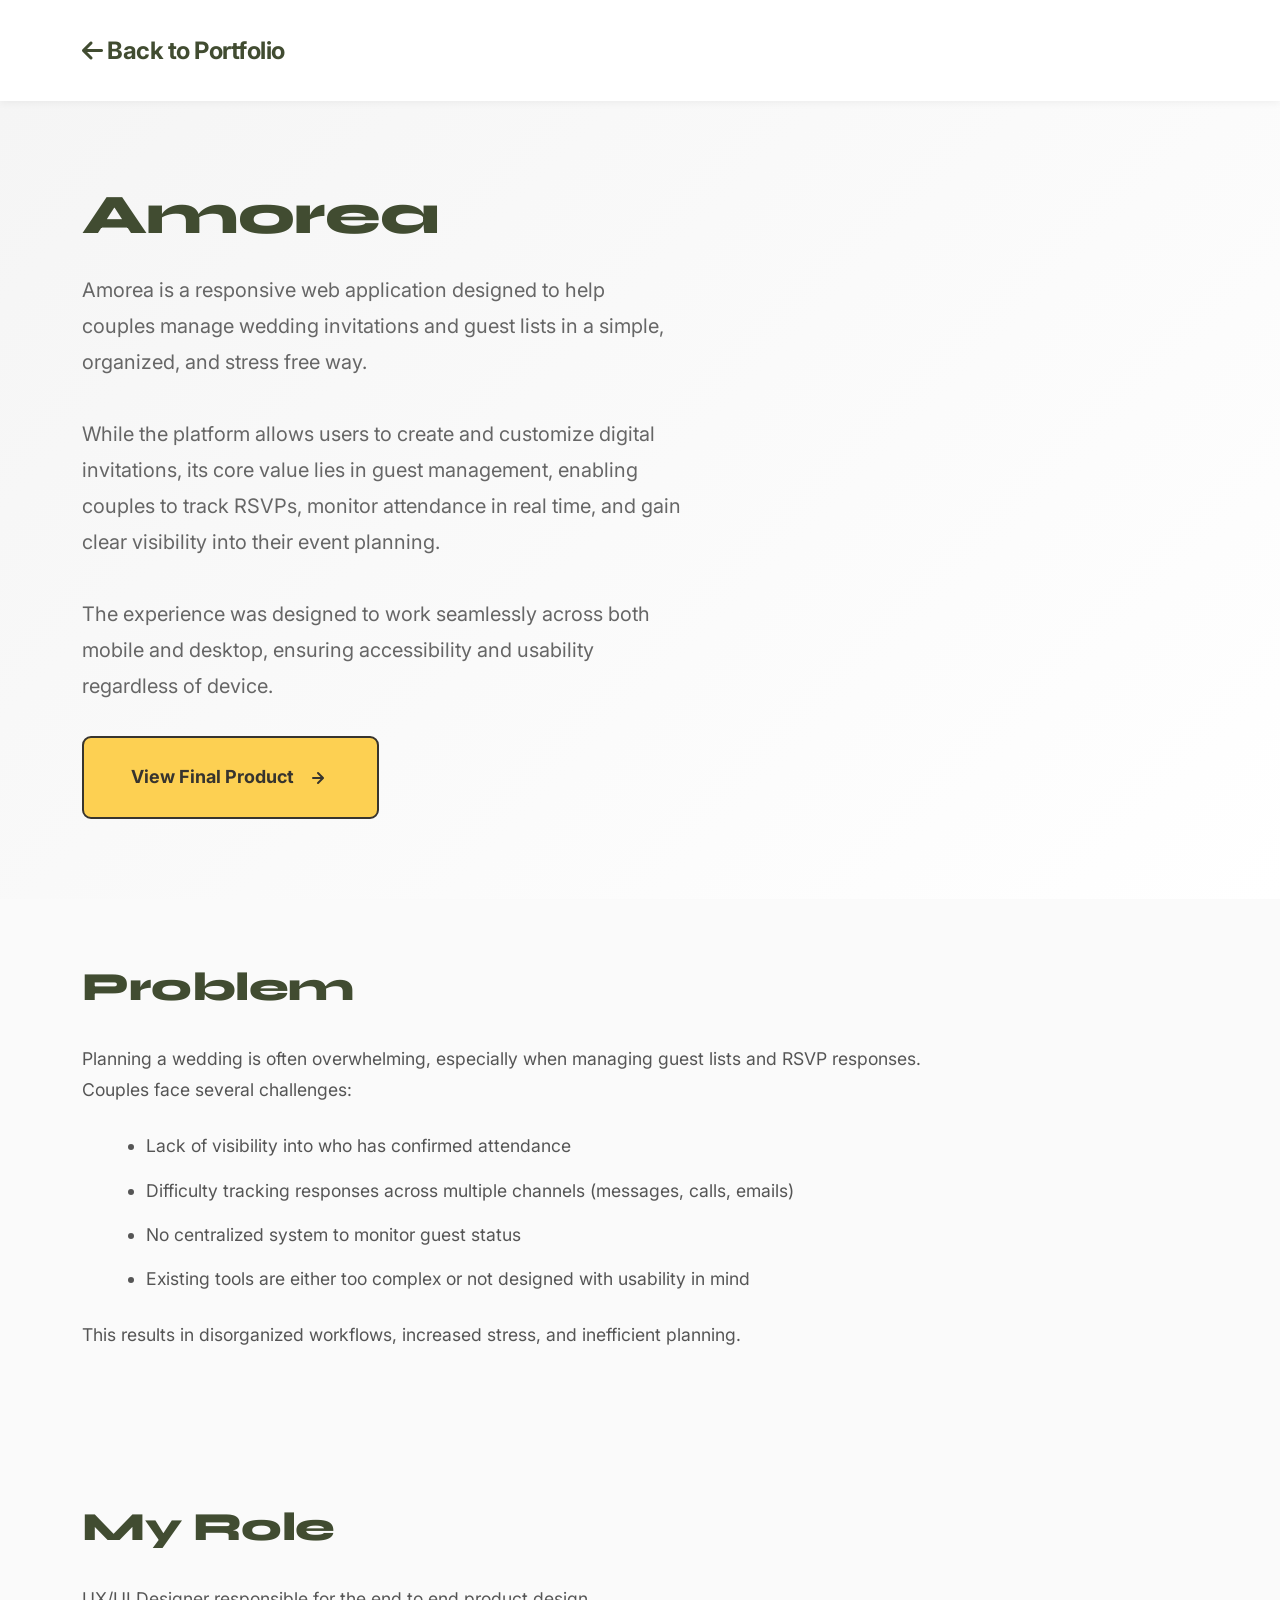
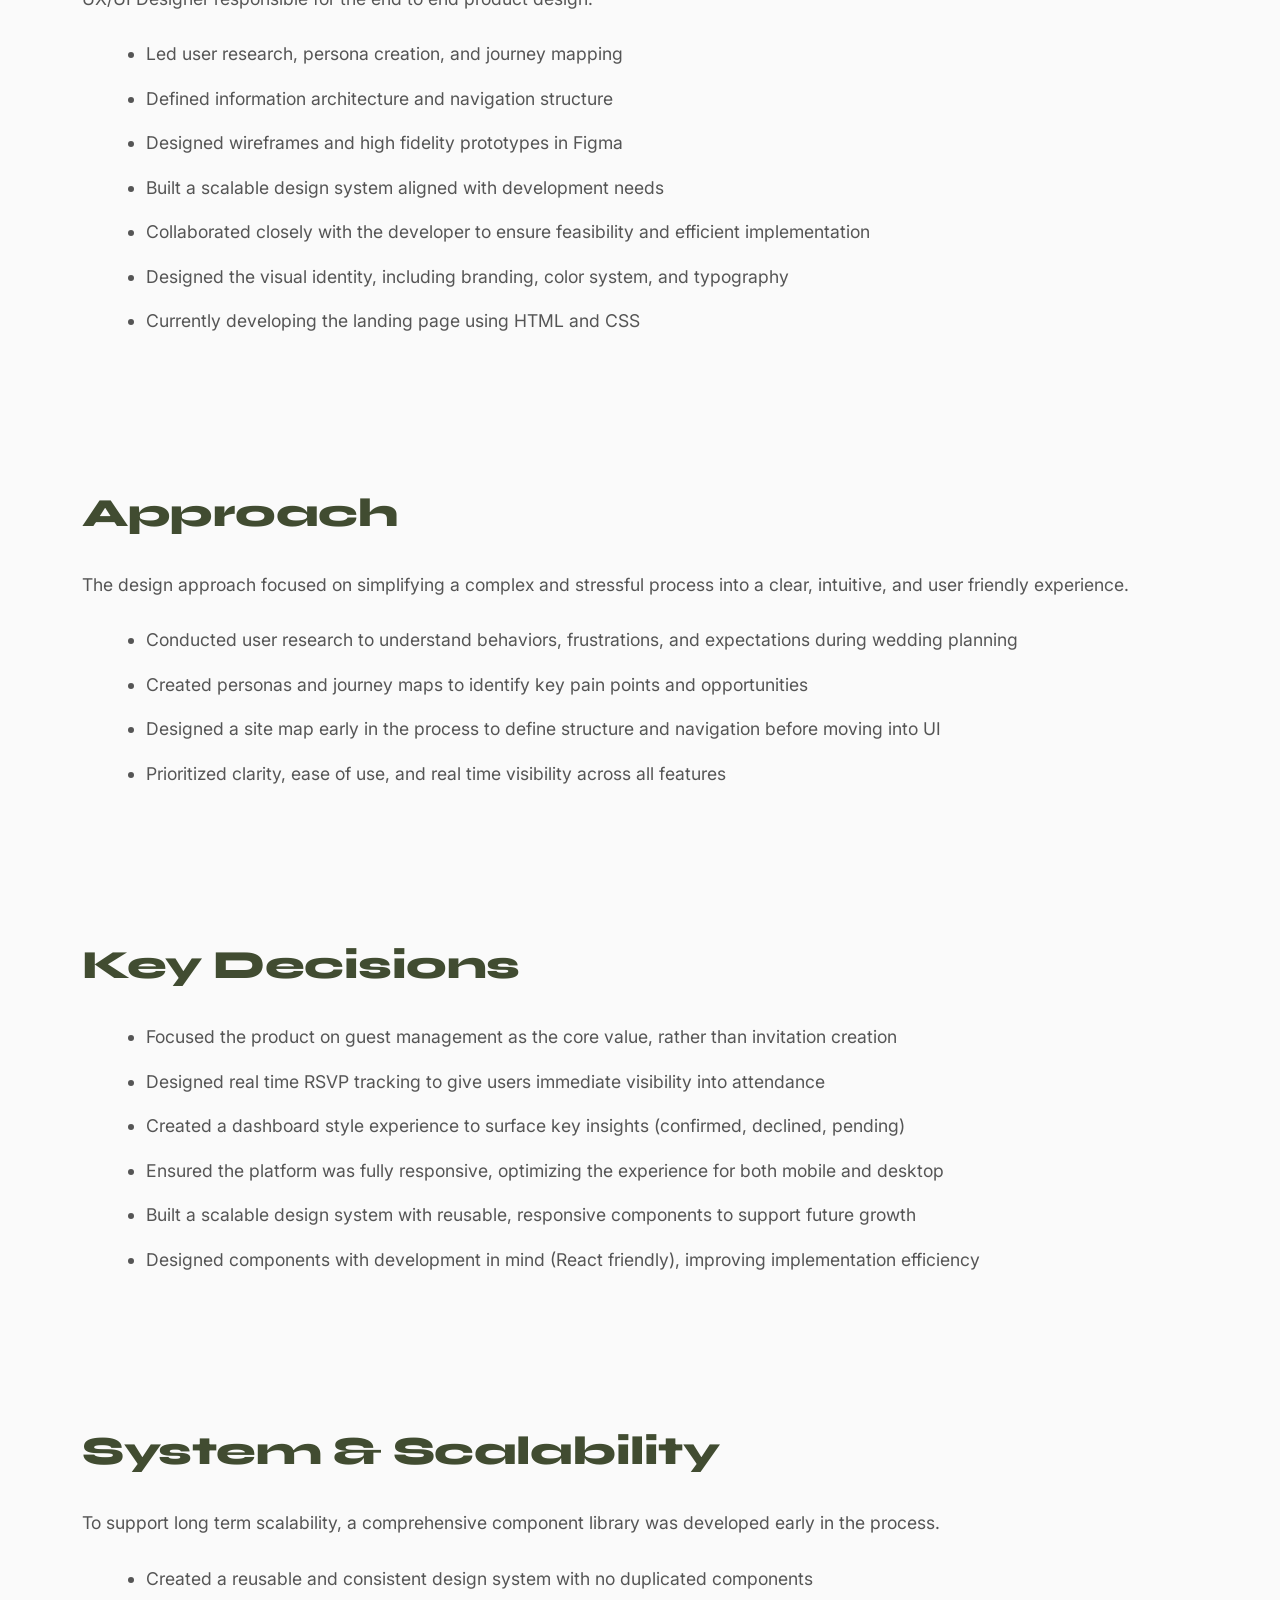
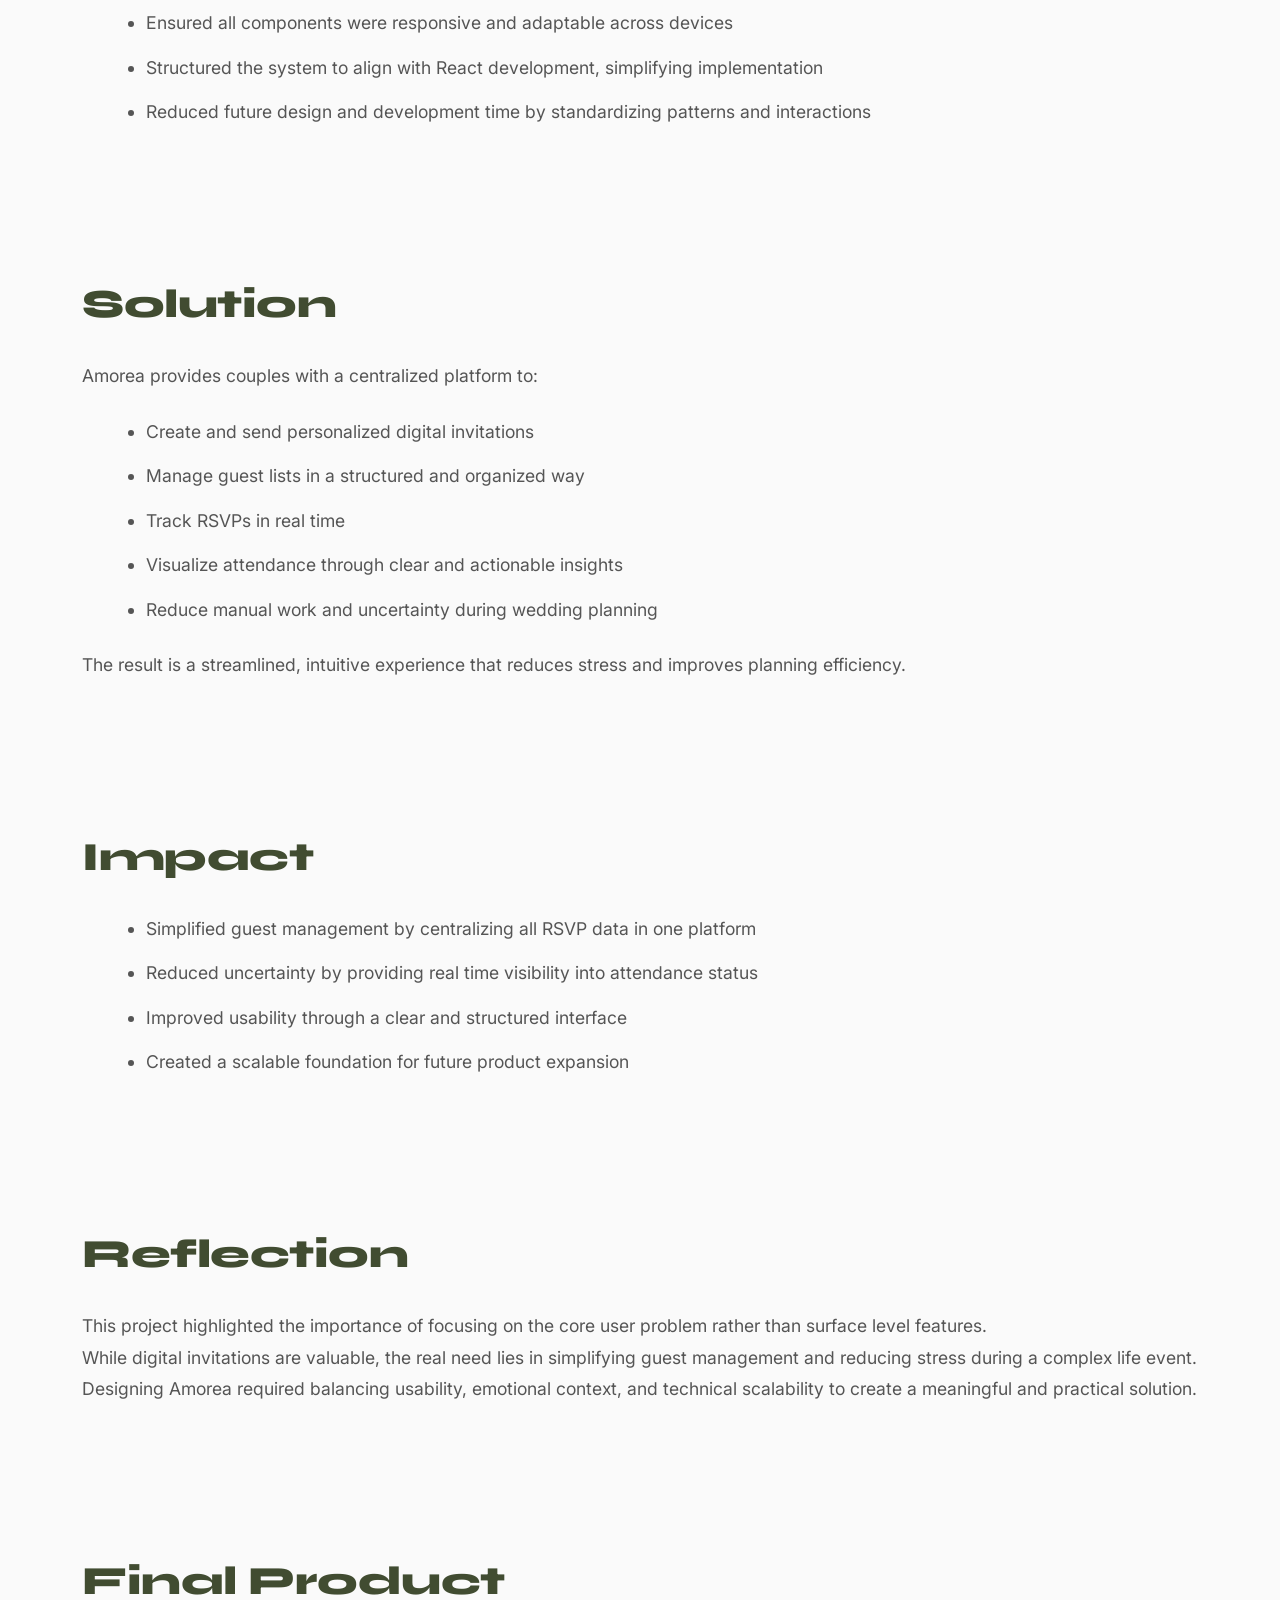
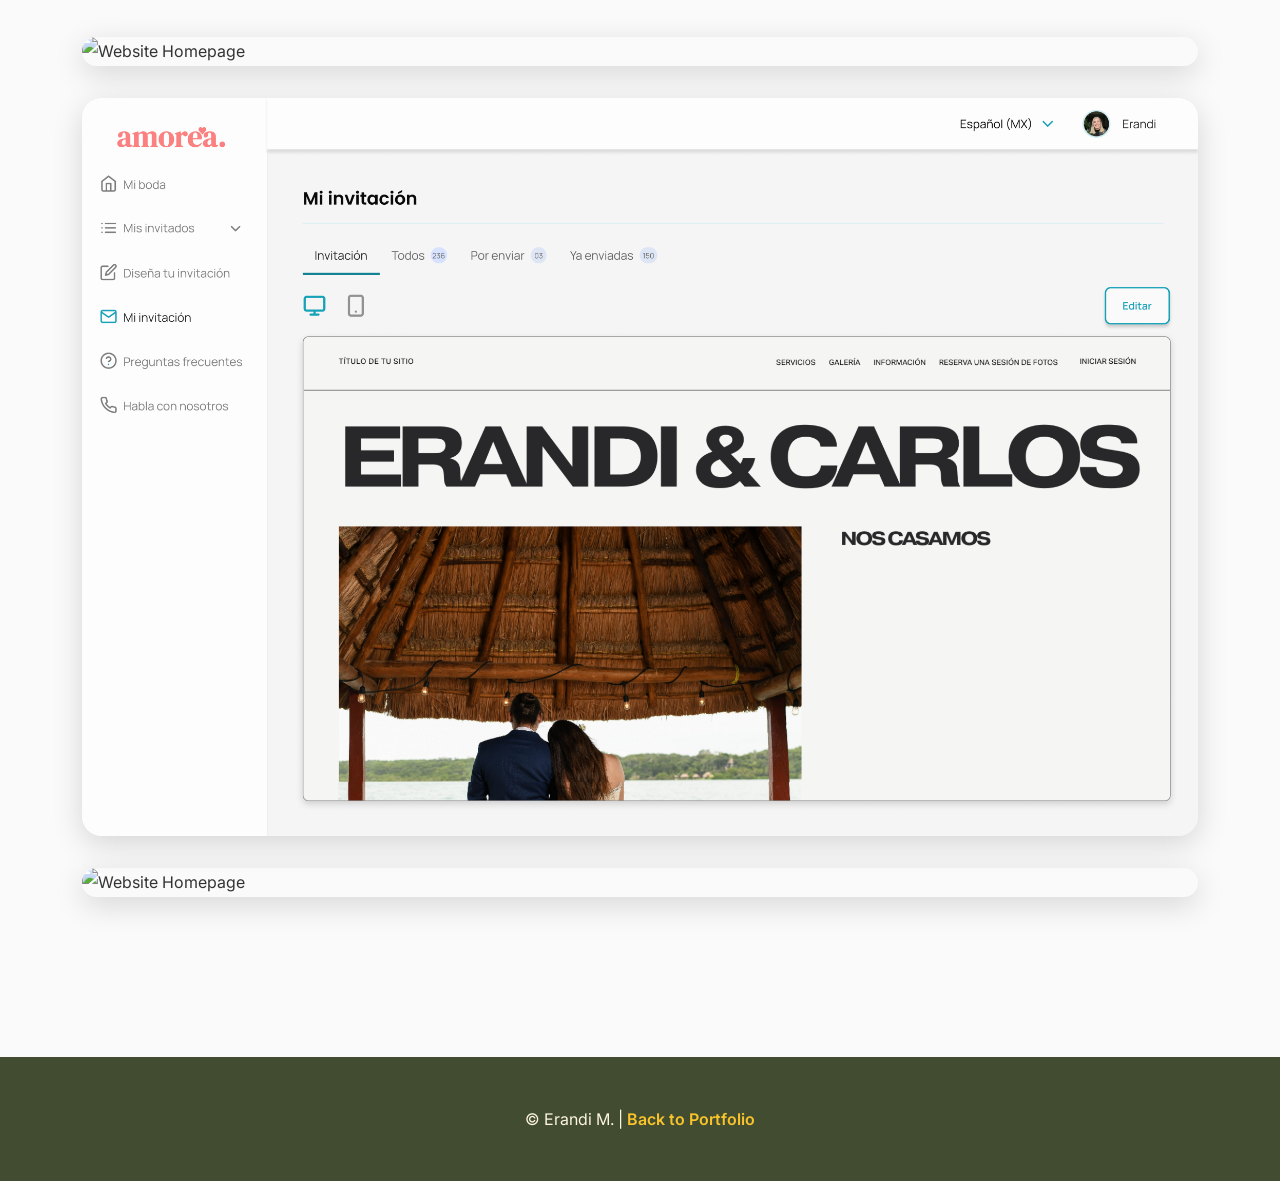
==== commit c16f8f6e: "Small changes" ====
--- a/project-amorea.html
+++ b/project-amorea.html
@@ -403,7 +403,7 @@
  <div class="container-lg">
     <section class="section">
             <h2>Approach</h2>
-            <p>The design approach focused on simplifying a complex and stressful process into a clear, intuitive, and user-friendly experience.</p>
+            <p>The design approach focused on simplifying a complex and stressful process into a clear, intuitive, and user friendly experience.</p>
             <ul>
                 <li>Conducted user research to understand behaviors, frustrations, and expectations during wedding planning</li>
                 <li>Created personas and journey maps to identify key pain points and opportunities</li>
@@ -470,7 +470,7 @@
     <div class="container-lg">
     <section class="section">
             <h2>Reflection</h2>
-            <p>This project highlighted the importance of focusing on the core user problem rather than surface-level features.<br>
+            <p>This project highlighted the importance of focusing on the core user problem rather than surface level features.<br>
             While digital invitations are valuable, the real need lies in simplifying guest management and reducing stress during a complex life event.<br>Designing Amorea required balancing usability, emotional context, and technical scalability to create a meaningful and practical solution.</p>
         </section>
     </div>
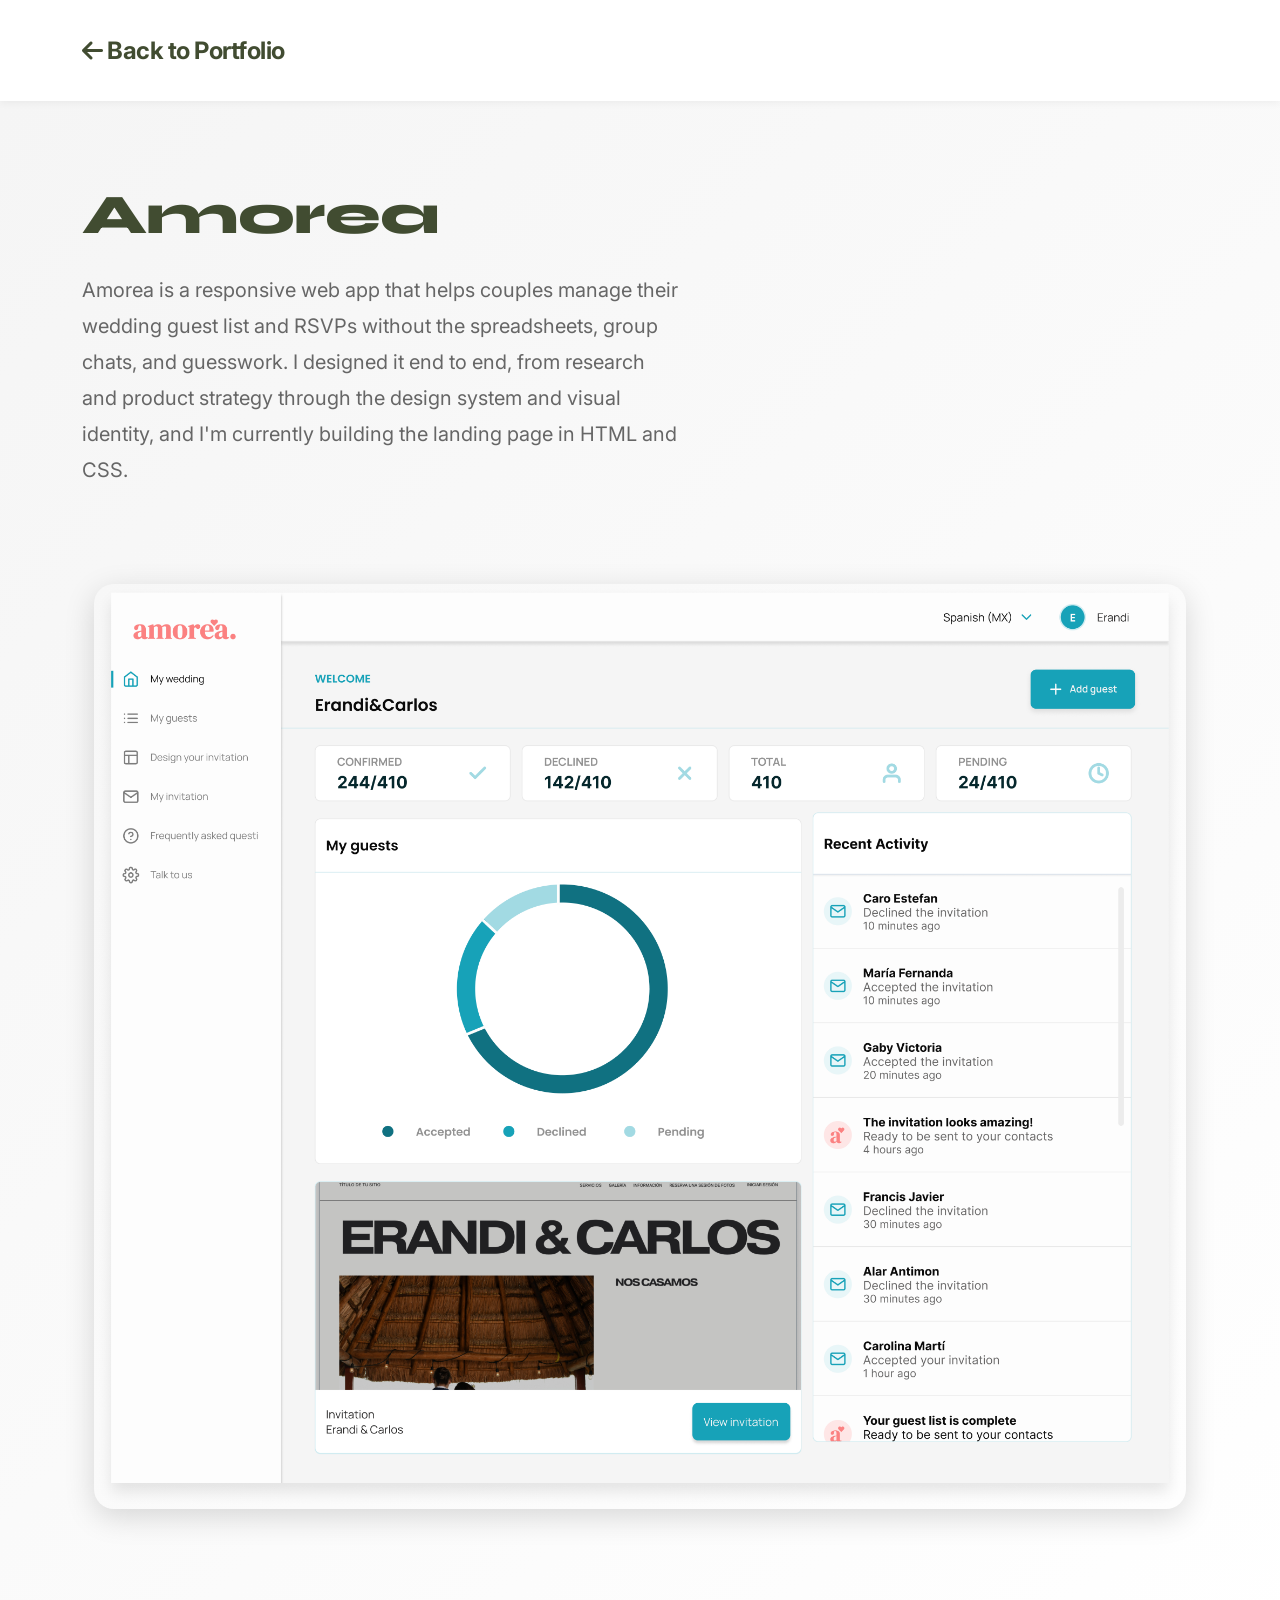
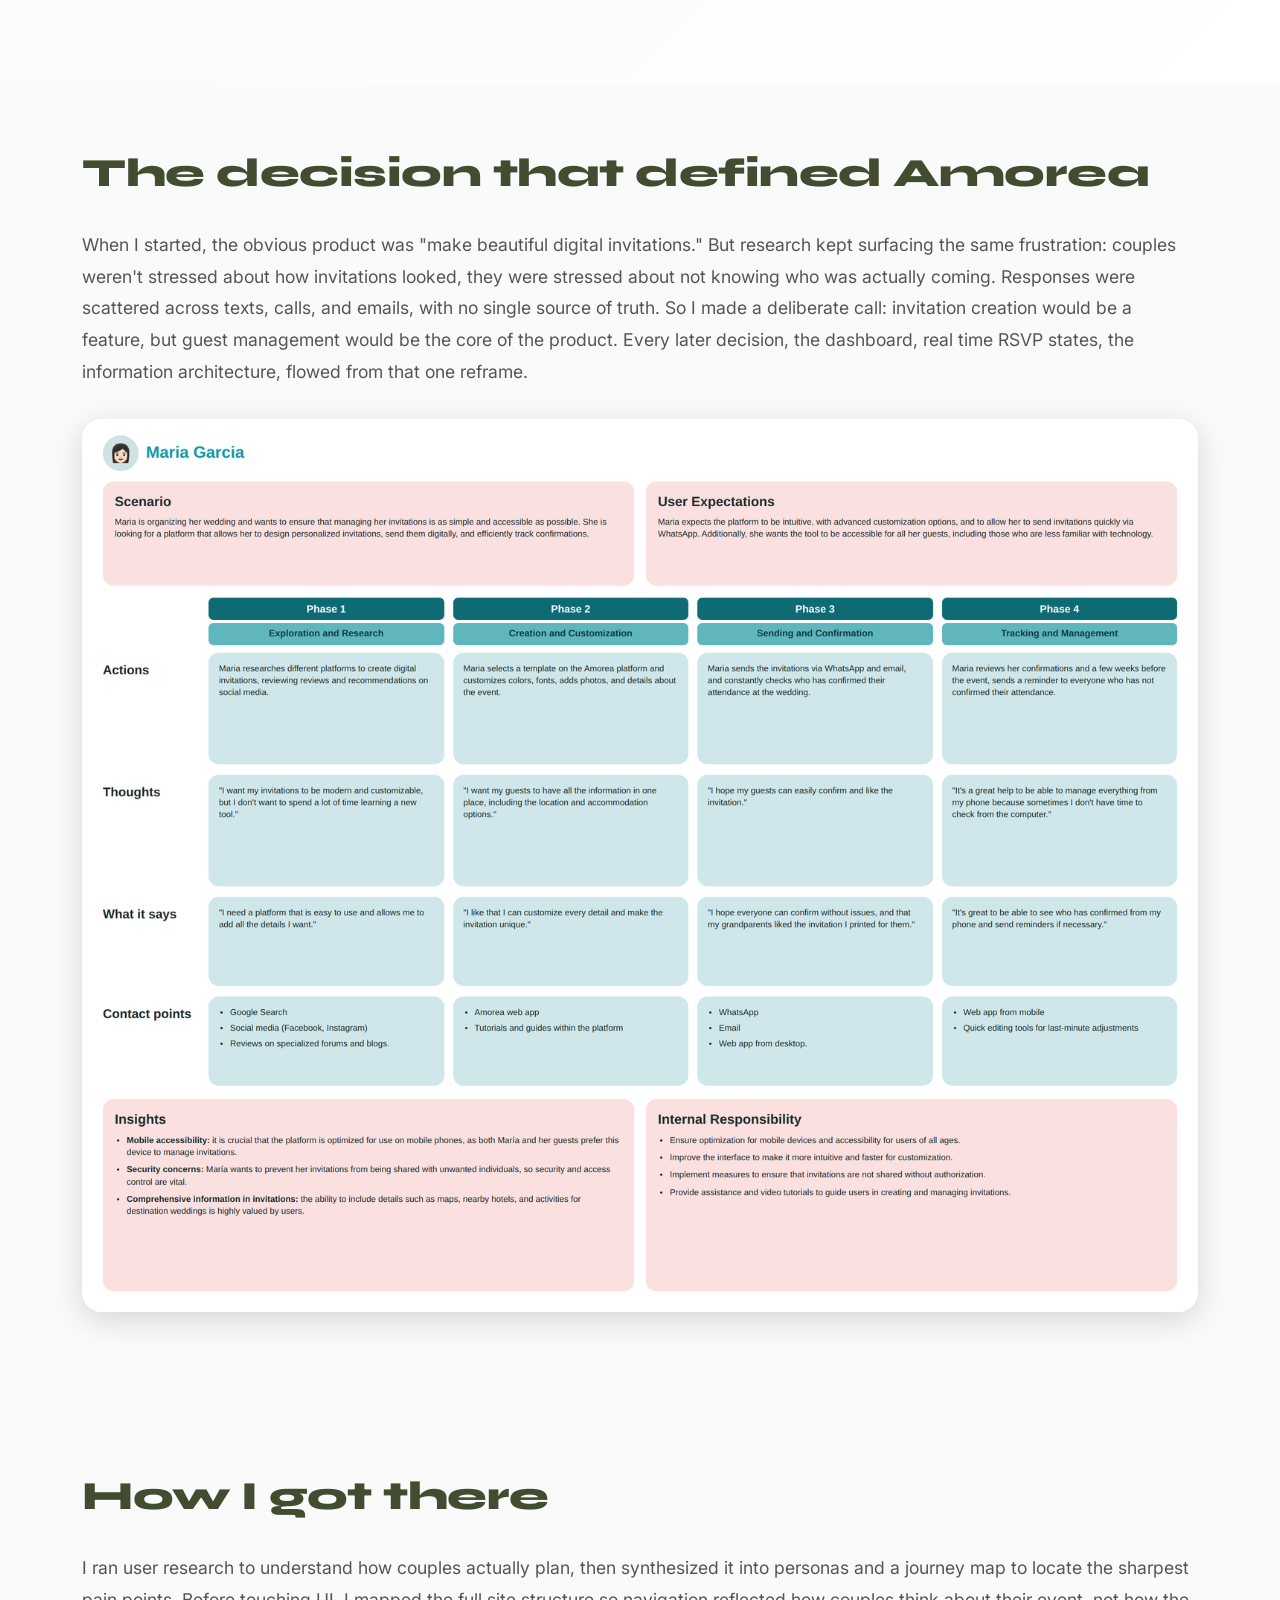
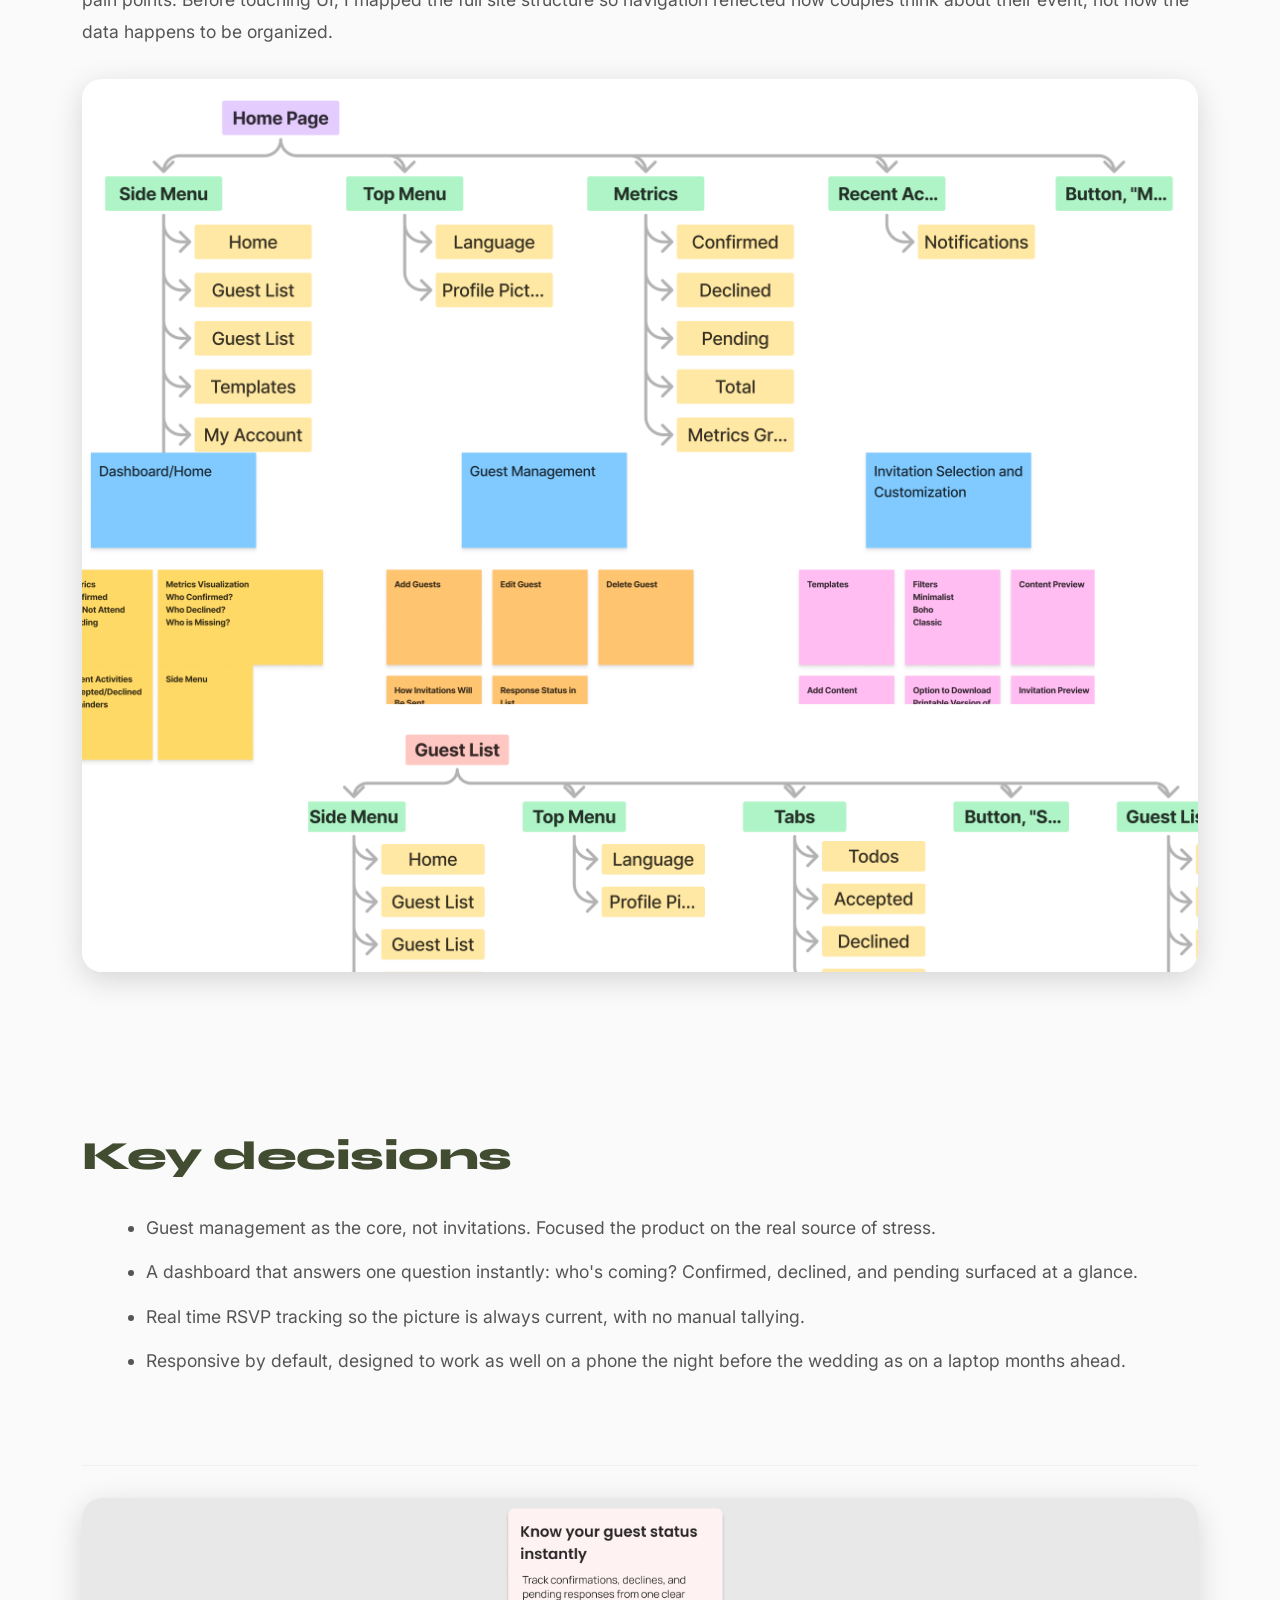
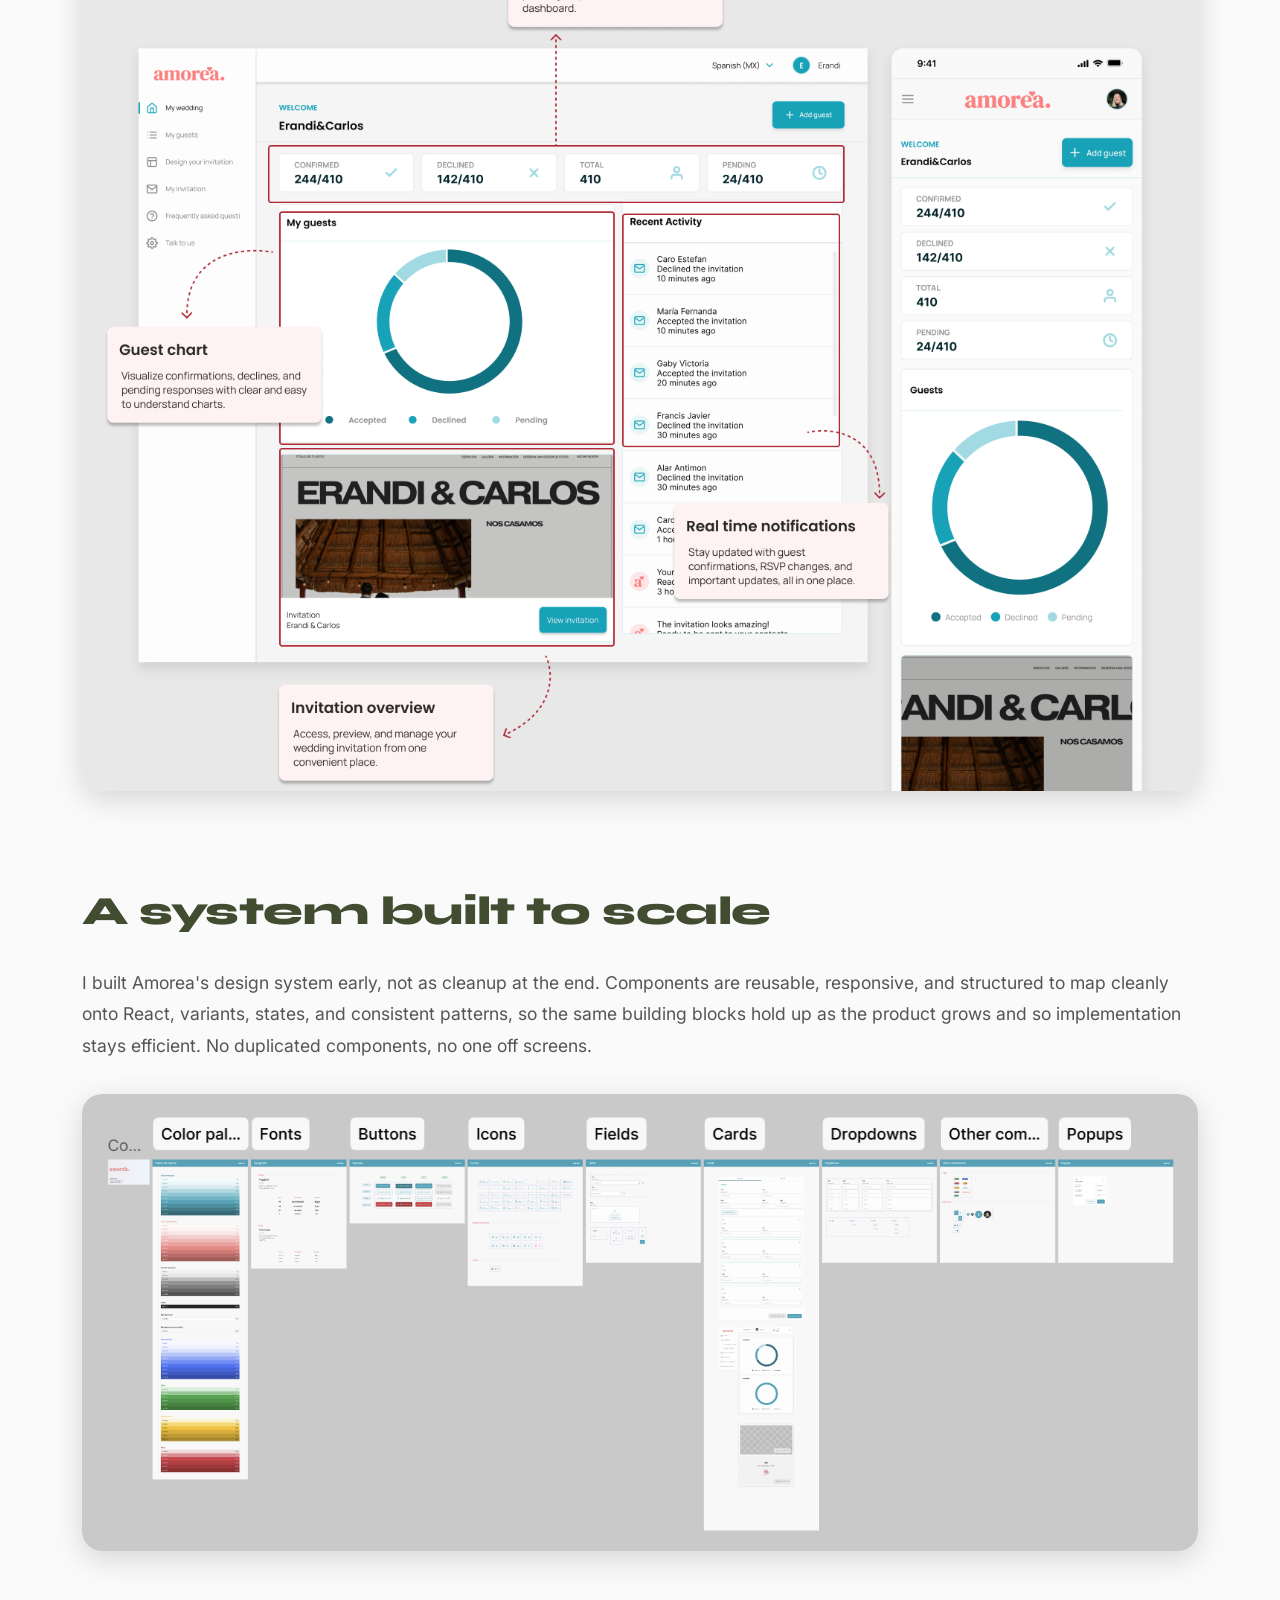
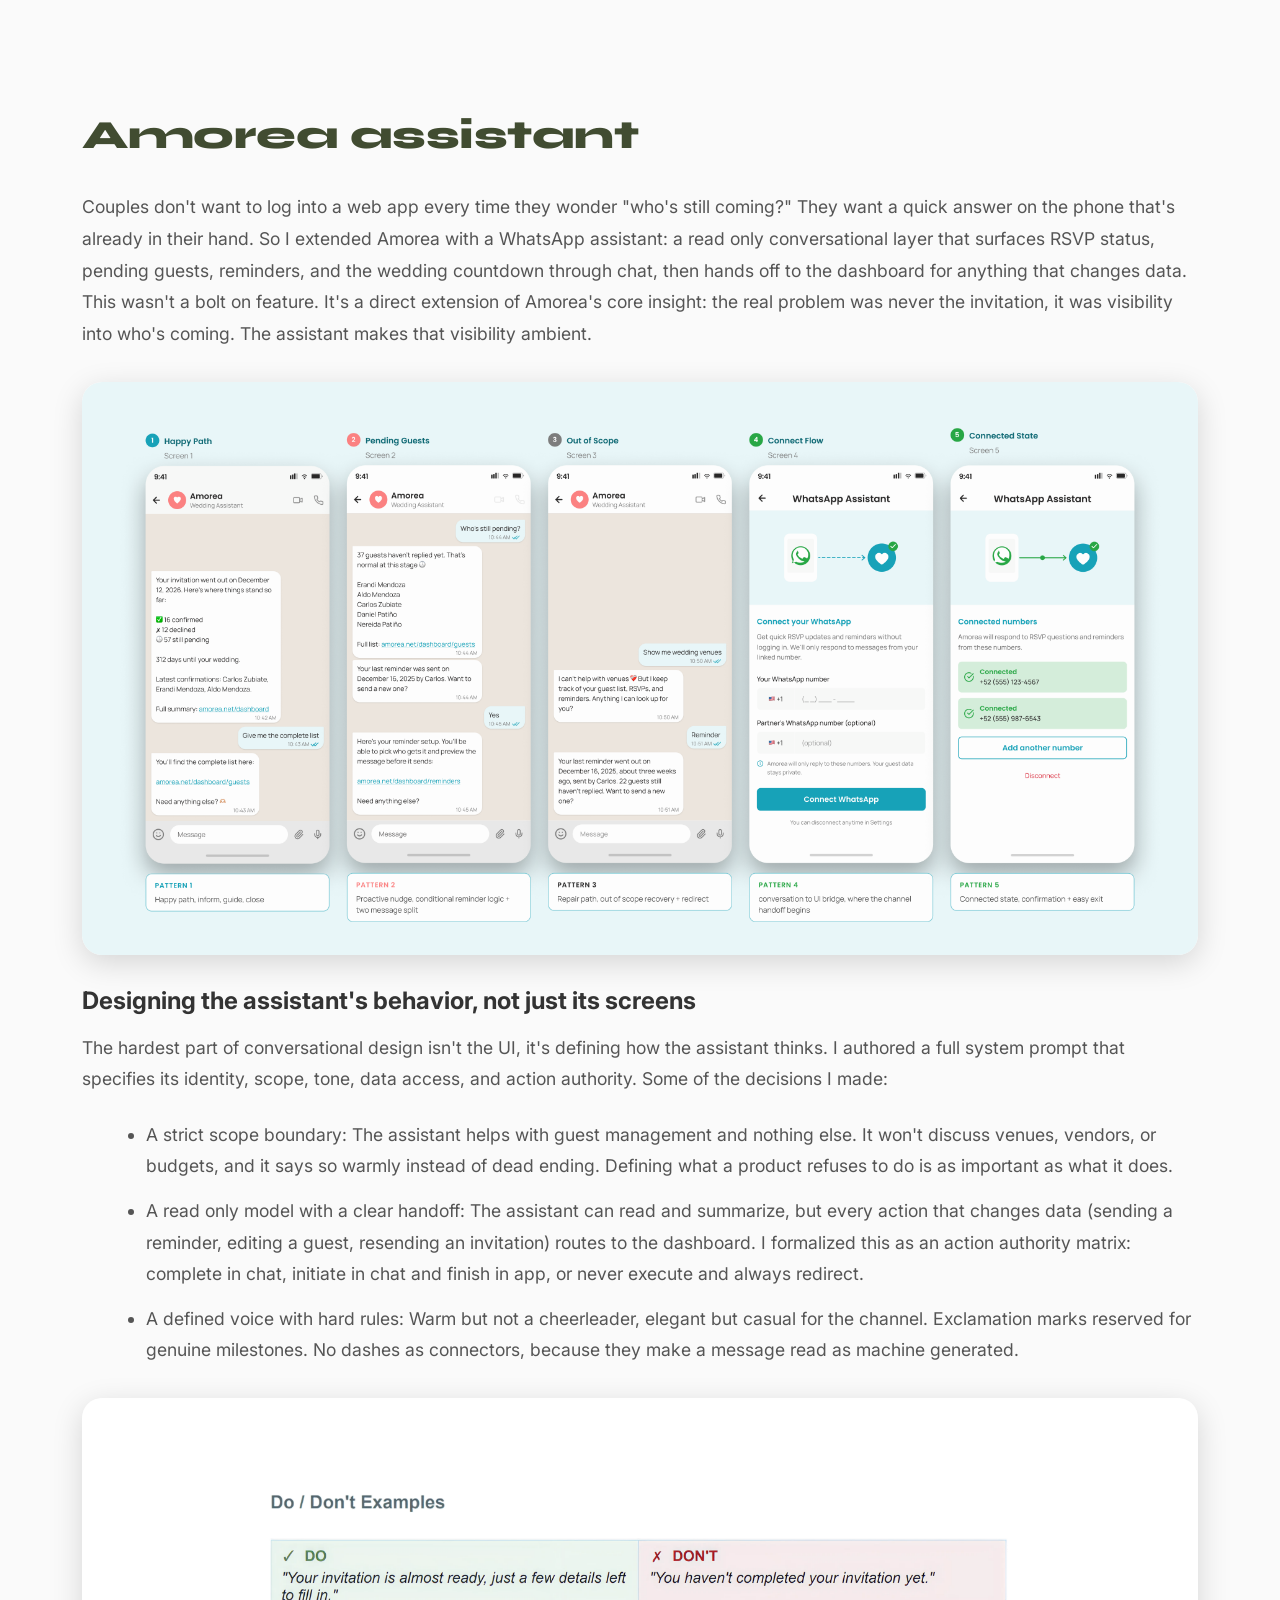
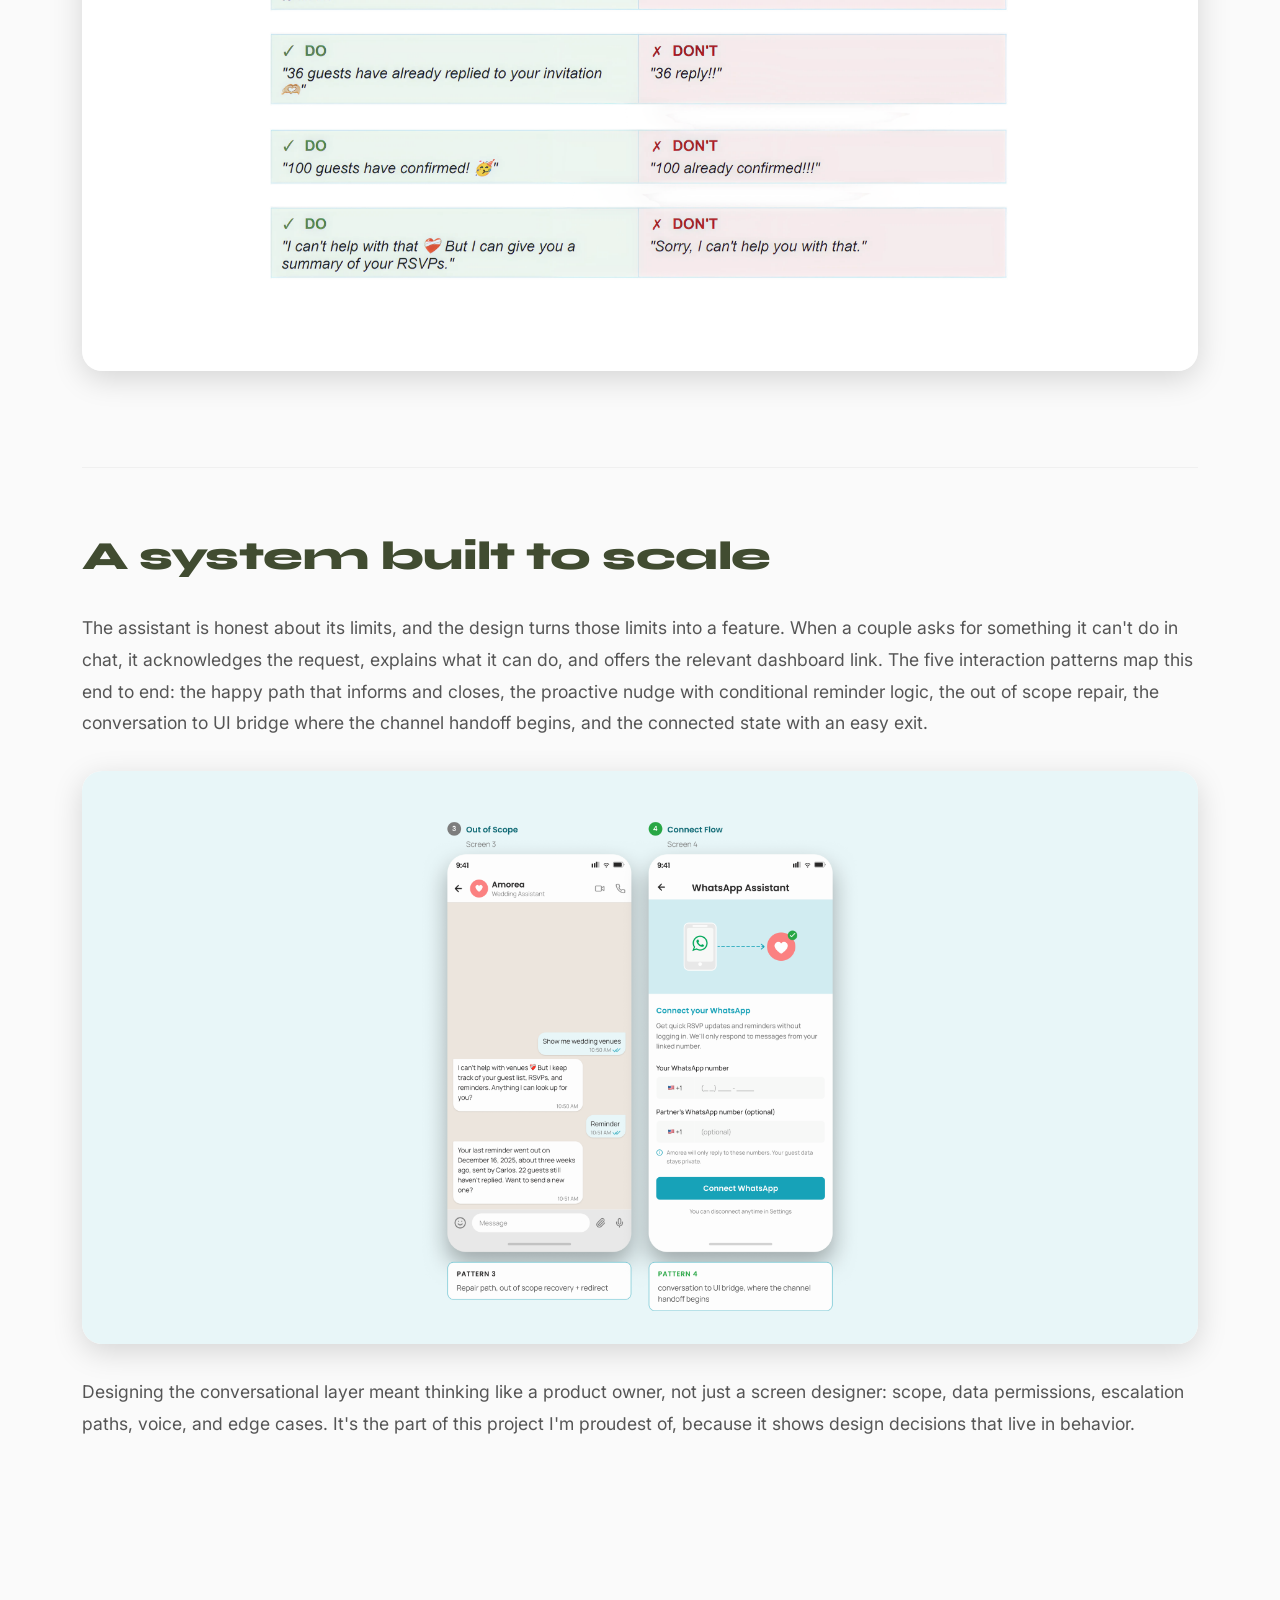
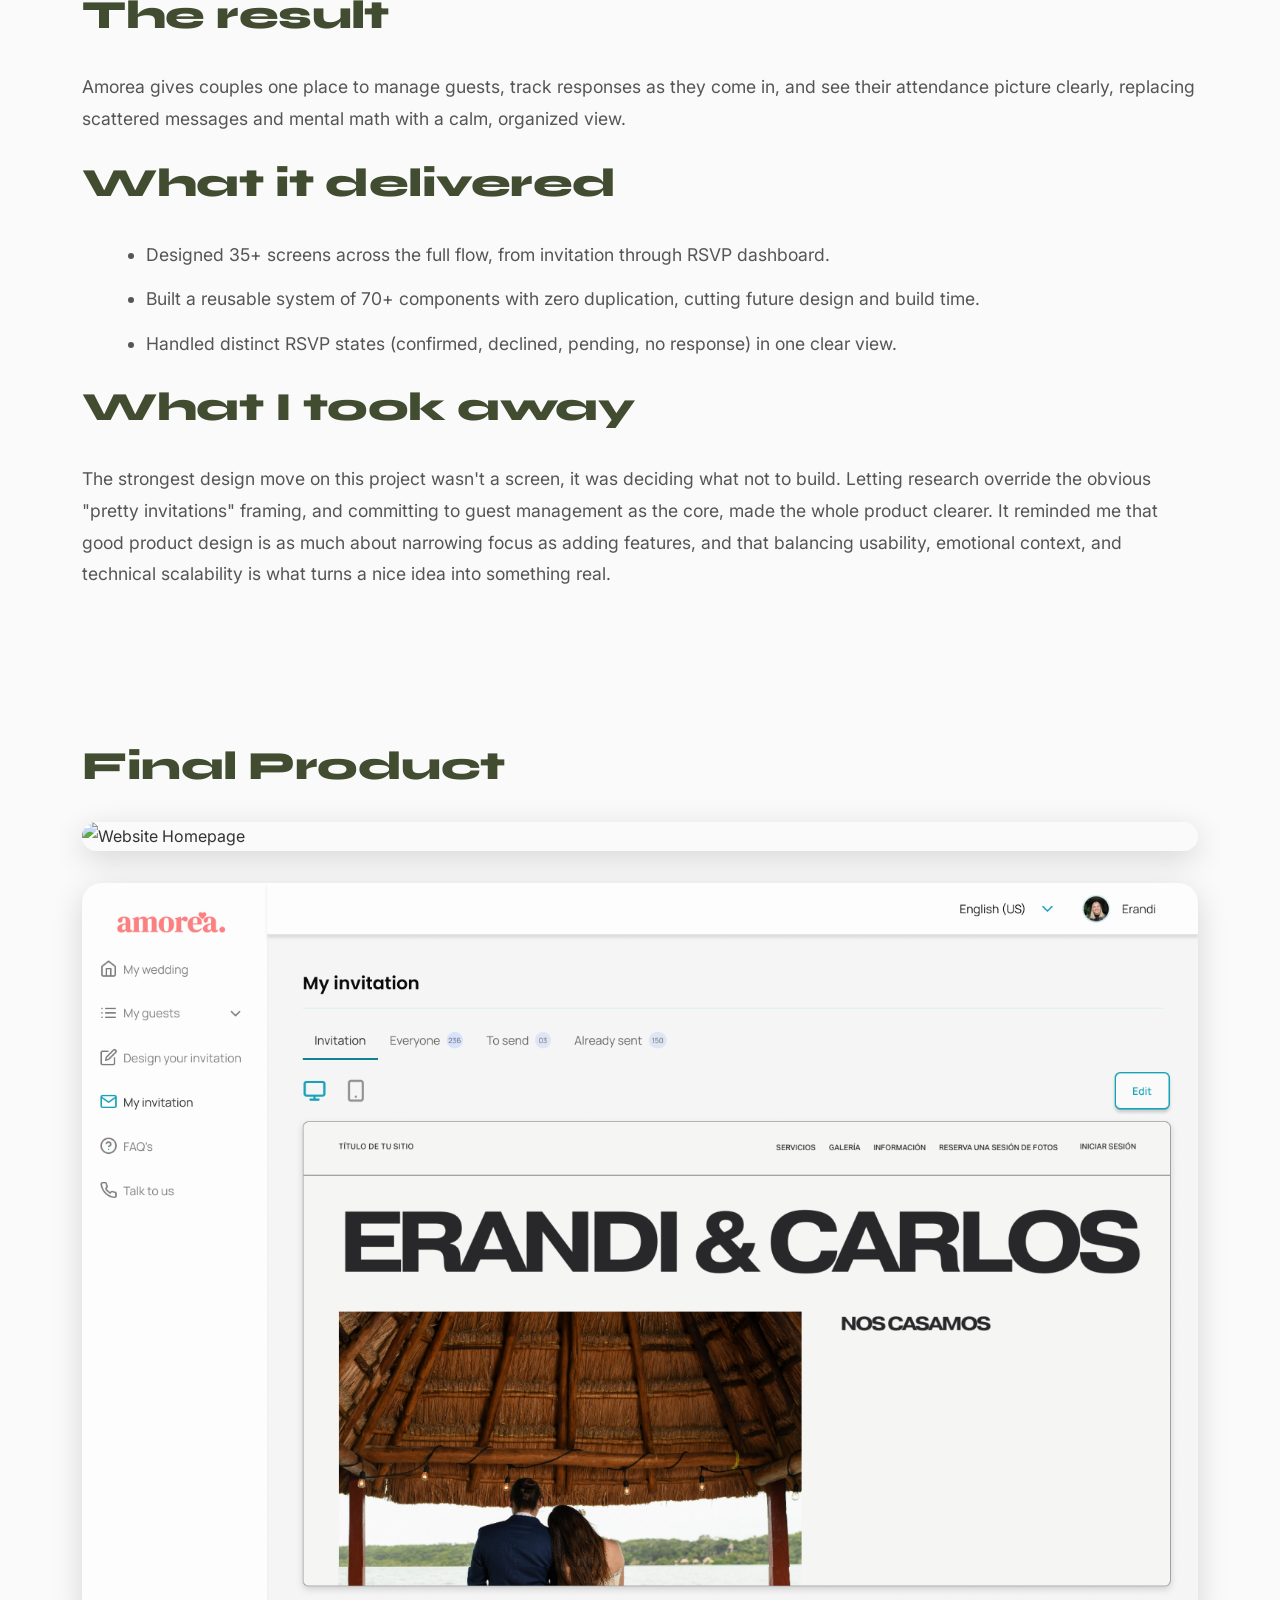
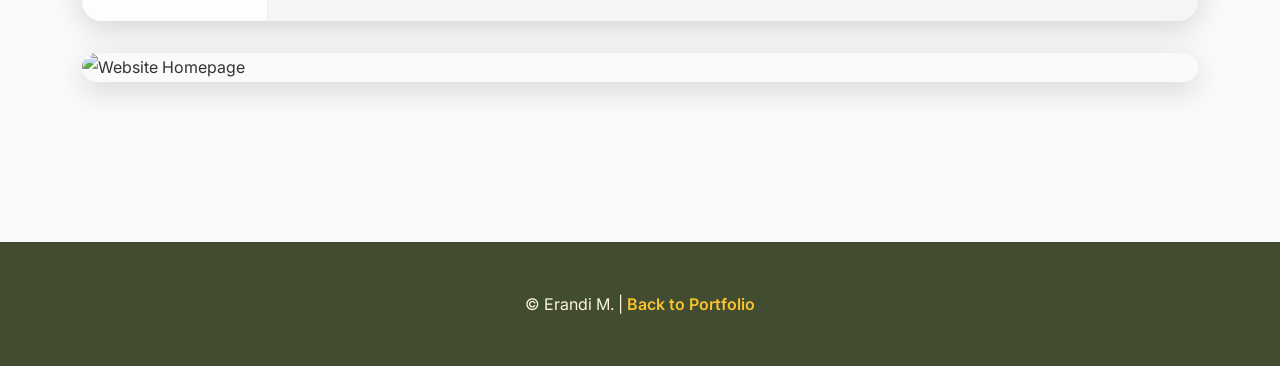
==== commit 682a951b: "Cambios amorea" ====
--- a/project-amorea.html
+++ b/project-amorea.html
@@ -359,119 +359,161 @@
     <section class="hero-section">
         <div class="container-lg">
             <h1>Amorea</h1>
-            <p>Amorea is a responsive web application designed to help couples manage wedding invitations and guest lists in a simple, organized, and stress free way.<br><br>
-            While the platform allows users to create and customize digital invitations, its core value lies in guest management, enabling couples to track RSVPs, monitor attendance in real time, and gain clear visibility into their event planning.<br><br>
-            The experience was designed to work seamlessly across both mobile and desktop, ensuring accessibility and usability regardless of device.</p>
-            <a href="#final-product" class="btn-custom" style="margin-top: 2rem;">
+            <p>Amorea is a responsive web app that helps couples manage their wedding guest list 
+                and RSVPs without the spreadsheets, group chats, and guesswork. I designed it end 
+                to end, from research and product strategy through the design system and visual 
+                identity, and I'm currently building the landing page in HTML and CSS.</p>
+                <div class="container-lg">
+        <!-- Final product & Interactive Showcase -->
+        <section class="section" id="final-product">
+            <div class="image-grid" style="grid-template-columns: 1fr; gap: 2.5rem;">
+                <img src="images/Desktop_Mi boda.png" alt="Website Homepage" style="width: 100%; border-radius: 20px; box-shadow: 0 8px 30px rgba(0, 0, 0, 0.15);">
+            </div>
+        </section>
+            <!--<a href="#final-product" class="btn-custom" style="margin-top: 2rem;">
                 View Final Product
                 <svg class="social-icon" width="20" height="20"><use xlink:href="#arrow-right"></use></svg>
-            </a>
+            </a>-->
         </div>
     </section>
 
     <div class="container-lg">
     <section class="section">
-            <h2>Problem</h2>
-            <p>Planning a wedding is often overwhelming, especially when managing guest lists and RSVP responses.<br>
-            Couples face several challenges:</p>
-            <ul>
-                <li>Lack of visibility into who has confirmed attendance</li>
-                <li>Difficulty tracking responses across multiple channels (messages, calls, emails)</li>
-                <li>No centralized system to monitor guest status</li>
-                <li>Existing tools are either too complex or not designed with usability in mind</li>
-            </ul>
-            <p>This results in disorganized workflows, increased stress, and inefficient planning.</p>
+            <h2>The decision that defined Amorea</h2>
+            <p>When I started, the obvious product was "make beautiful digital invitations." 
+                But research kept surfacing the same frustration: couples weren't stressed about 
+                how invitations looked, they were stressed about not knowing who was actually coming. 
+                Responses were scattered across texts, calls, and emails, with no single source of truth.
+                So I made a deliberate call: invitation creation would be a feature, but guest management 
+                would be the core of the product. Every later decision, the dashboard, real time RSVP states, 
+                the information architecture, flowed from that one reframe.</p>
+
+            <div class="image-grid" style="grid-template-columns: 1fr; gap: 2.5rem;">
+                <img src="images/MariaGarcia_Journey_1500x1200.png" alt="Website Homepage" style="width: 100%; border-radius: 20px; box-shadow: 0 8px 30px rgba(0, 0, 0, 0.15);">
+            </div>
         </section>
     </div>
 
     <div class="container-lg">
     <section class="section">
-            <h2>My Role</h2>
-            <p>UX/UI Designer responsible for the end to end product design.</p>
-            <ul>
-                <li>Led user research, persona creation, and journey mapping</li>
-                <li>Defined information architecture and navigation structure</li>
-                <li>Designed wireframes and high fidelity prototypes in Figma</li>
-                <li>Built a scalable design system aligned with development needs</li>
-                <li>Collaborated closely with the developer to ensure feasibility and efficient implementation</li>
-                <li>Designed the visual identity, including branding, color system, and typography</li>
-                <li>Currently developing the landing page using HTML and CSS</li>
-            </ul>
+            <h2>How I got there</h2>
+            <p>I ran user research to understand how couples actually plan, 
+                then synthesized it into personas and a journey map to locate 
+                the sharpest pain points. Before touching UI, I mapped the full 
+                site structure so navigation reflected how couples think about their 
+                event, not how the data happens to be organized.</p>
+                <div class="image-grid" style="grid-template-columns: 1fr; gap: 2.5rem;">
+                <img src="images/IA.png" alt="Website Homepage" style="width: 100%; border-radius: 20px; box-shadow: 0 8px 30px rgba(0, 0, 0, 0.15);">
+            </div>
         </section>
     </div>
 
  <div class="container-lg">
     <section class="section">
-            <h2>Approach</h2>
-            <p>The design approach focused on simplifying a complex and stressful process into a clear, intuitive, and user friendly experience.</p>
+            <h2>Key decisions</h2>
             <ul>
-                <li>Conducted user research to understand behaviors, frustrations, and expectations during wedding planning</li>
-                <li>Created personas and journey maps to identify key pain points and opportunities</li>
-                <li>Designed a site map early in the process to define structure and navigation before moving into UI</li>
-                <li>Prioritized clarity, ease of use, and real time visibility across all features</li>
+                <li>Guest management as the core, not invitations. Focused the product on the real source of stress.</li>
+                <li>A dashboard that answers one question instantly: who's coming? Confirmed, declined, and pending surfaced at a glance.</li>
+                <li>Real time RSVP tracking so the picture is always current, with no manual tallying.</li>
+                <li>Responsive by default, designed to work as well on a phone the night before the wedding as on a laptop months ahead.</li>
             </ul>
         </section>
+        <div class="image-grid" style="grid-template-columns: 1fr; gap: 2.5rem;">
+        <img src="images/Destop_Mobile.png" alt="Website Homepage" style="width: 100%; border-radius: 20px; box-shadow: 0 8px 30px rgba(0, 0, 0, 0.15);">
+        </div>
     </div>
 
      <div class="container-lg">
     <section class="section">
-            <h2>Key Decisions</h2>
-            <ul>
-                <li>Focused the product on guest management as the core value, rather than invitation creation</li>
-                <li>Designed real time RSVP tracking to give users immediate visibility into attendance</li>
-                <li>Created a dashboard style experience to surface key insights (confirmed, declined, pending)</li>
-                <li>Ensured the platform was fully responsive, optimizing the experience for both mobile and desktop</li>
-                <li>Built a scalable design system with reusable, responsive components to support future growth</li>
-                <li>Designed components with development in mind (React friendly), improving implementation efficiency</li>
-            </ul>
+            <h2>A system built to scale</h2>
+            <p>I built Amorea's design system early, not as cleanup at the end. 
+                Components are reusable, responsive, and structured to map cleanly 
+                onto React, variants, states, and consistent patterns, so the same 
+                building blocks hold up as the product grows and so implementation 
+                stays efficient. No duplicated components, no one off screens.</p>
+        <div class="image-grid" style="grid-template-columns: 1fr; gap: 2.5rem;">
+        <img src="images/Design system.png" alt="Website Homepage" style="width: 100%; border-radius: 20px; box-shadow: 0 8px 30px rgba(0, 0, 0, 0.15);">
+        </div>
         </section>
     </div>
 
     <div class="container-lg">
     <section class="section">
-            <h2>System & Scalability</h2>
-            <p>To support long term scalability, a comprehensive component library was developed early in the process.</p>
-            <ul>
-                <li>Created a reusable and consistent design system with no duplicated components</li>
-                <li>Ensured all components were responsive and adaptable across devices</li>
-                <li>Structured the system to align with React development, simplifying implementation</li>
-                <li>Reduced future design and development time by standardizing patterns and interactions</li>
-            </ul>
+            <h2>Amorea assistant</h2>
+            <p>Couples don't want to log into a web app every time they wonder "who's still coming?" 
+                They want a quick answer on the phone that's already in their hand. So I extended 
+                Amorea with a WhatsApp assistant: a read only conversational layer that surfaces 
+                RSVP status, pending guests, reminders, and the wedding countdown through chat, 
+                then hands off to the dashboard for anything that changes data.
+                This wasn't a bolt on feature. It's a direct extension of Amorea's core insight: 
+                the real problem was never the invitation, it was visibility into who's coming. 
+                The assistant makes that visibility ambient.</p>
+                <div class="image-grid" style="grid-template-columns: 1fr; gap: 2.5rem;">
+        <img src="images/CX.png" alt="Website Homepage" style="width: 100%; border-radius: 20px; box-shadow: 0 8px 30px rgba(0, 0, 0, 0.15);">
+        </div>
+        <h3>Designing the assistant's behavior, not just its screens</h3>
+        <p>The hardest part of conversational design isn't the UI, 
+            it's defining how the assistant thinks. I authored a full 
+            system prompt that specifies its identity, scope, tone, data access, 
+            and action authority. Some of the decisions I made:</p>
+                <ul>
+                    <li>A strict scope boundary: The assistant helps with guest management and
+                        nothing else. It won't discuss venues, vendors, or budgets, 
+                        and it says so warmly instead of dead ending. Defining what a 
+                        product refuses to do is as important as what it does.</li>
+                    <li>A read only model with a clear handoff: The assistant can read 
+                        and summarize, but every action that changes data (sending a reminder, 
+                        editing a guest, resending an invitation) routes to the dashboard. 
+                        I formalized this as an action authority matrix: complete in chat, 
+                        initiate in chat and finish in app, or never execute and always redirect.</li>
+                    <li>A defined voice with hard rules: Warm but not a cheerleader, 
+                        elegant but casual for the channel. Exclamation marks reserved for genuine milestones. 
+                        No dashes as connectors, because they make a message read as machine generated.</li>
+                </ul>
+
+                <div class="image-grid" style="grid-template-columns: 1fr; gap: 2.5rem;">
+        <img src="images/Dos and donts.png" alt="Website Homepage" style="width: 100%; border-radius: 20px; box-shadow: 0 8px 30px rgba(0, 0, 0, 0.15);">
+        </div>
+        </section>
+
+        <section class="section">
+            <h2>A system built to scale</h2>
+            <p>The assistant is honest about its limits, and the design turns those limits into a feature. 
+                When a couple asks for something it can't do in chat, it acknowledges the request, 
+                explains what it can do, and offers the relevant dashboard link. The five interaction 
+                patterns map this end to end: the happy path that informs and closes, the proactive 
+                nudge with conditional reminder logic, the out of scope repair, the conversation to UI 
+                bridge where the channel handoff begins, and the connected state with an easy exit.</p>
+        <div class="image-grid" style="grid-template-columns: 1fr; gap: 2.5rem;">
+        <img src="images/tres y cuatro.png" alt="Website Homepage" style="width: 100%; border-radius: 20px; box-shadow: 0 8px 30px rgba(0, 0, 0, 0.15);">
+        </div>
+        <p>Designing the conversational layer meant thinking like a product owner, not just a screen designer: 
+            scope, data permissions, escalation paths, voice, and edge cases. It's the part of this project I'm
+             proudest of, because it shows design decisions that live in behavior.</p>
         </section>
     </div>
 
     <div class="container-lg">
     <section class="section">
-            <h2>Solution</h2>
-            <p>Amorea provides couples with a centralized platform to:</p>
+            <h2>The result</h2>
+            <p>Amorea gives couples one place to manage guests, 
+            track responses as they come in, and see their attendance 
+            picture clearly, replacing scattered messages and mental 
+            math with a calm, organized view.</p>
+
+            <h2>What it delivered</h2>
             <ul>
-                <li>Create and send personalized digital invitations</li>
-                <li>Manage guest lists in a structured and organized way</li>
-                <li>Track RSVPs in real time</li>
-                <li>Visualize attendance through clear and actionable insights</li>
-                <li>Reduce manual work and uncertainty during wedding planning</li>
+                <li>Designed 35+ screens across the full flow, from invitation through RSVP dashboard.</li>
+                <li>Built a reusable system of 70+ components with zero duplication, cutting future design and build time.</li>
+                <li>Handled distinct RSVP states (confirmed, declined, pending, no response) in one clear view.</li>
             </ul>
-            <p>The result is a streamlined, intuitive experience that reduces stress and improves planning efficiency.</p>
-        </section>
-    </div>
-
-    <div class="container-lg">
-    <section class="section">
-            <h2>Impact</h2>
-            <ul>
-                <li>Simplified guest management by centralizing all RSVP data in one platform</li>
-                <li>Reduced uncertainty by providing real time visibility into attendance status</li>
-                <li>Improved usability through a clear and structured interface</li>
-                <li>Created a scalable foundation for future product expansion</li>
-            </ul>
-        </section>
-    </div>
-
-    <div class="container-lg">
-    <section class="section">
-            <h2>Reflection</h2>
-            <p>This project highlighted the importance of focusing on the core user problem rather than surface level features.<br>
-            While digital invitations are valuable, the real need lies in simplifying guest management and reducing stress during a complex life event.<br>Designing Amorea required balancing usability, emotional context, and technical scalability to create a meaningful and practical solution.</p>
+            <h2>What I took away</h2>
+            <p>The strongest design move on this project wasn't a screen, it was deciding what not 
+                to build. Letting research override the obvious "pretty invitations" framing, 
+                and committing to guest management as the core, made the whole product clearer. 
+                It reminded me that good product design is as much about narrowing focus as adding 
+                features, and that balancing usability, emotional context, and technical scalability 
+                is what turns a nice idea into something real.</p>
         </section>
     </div>
     
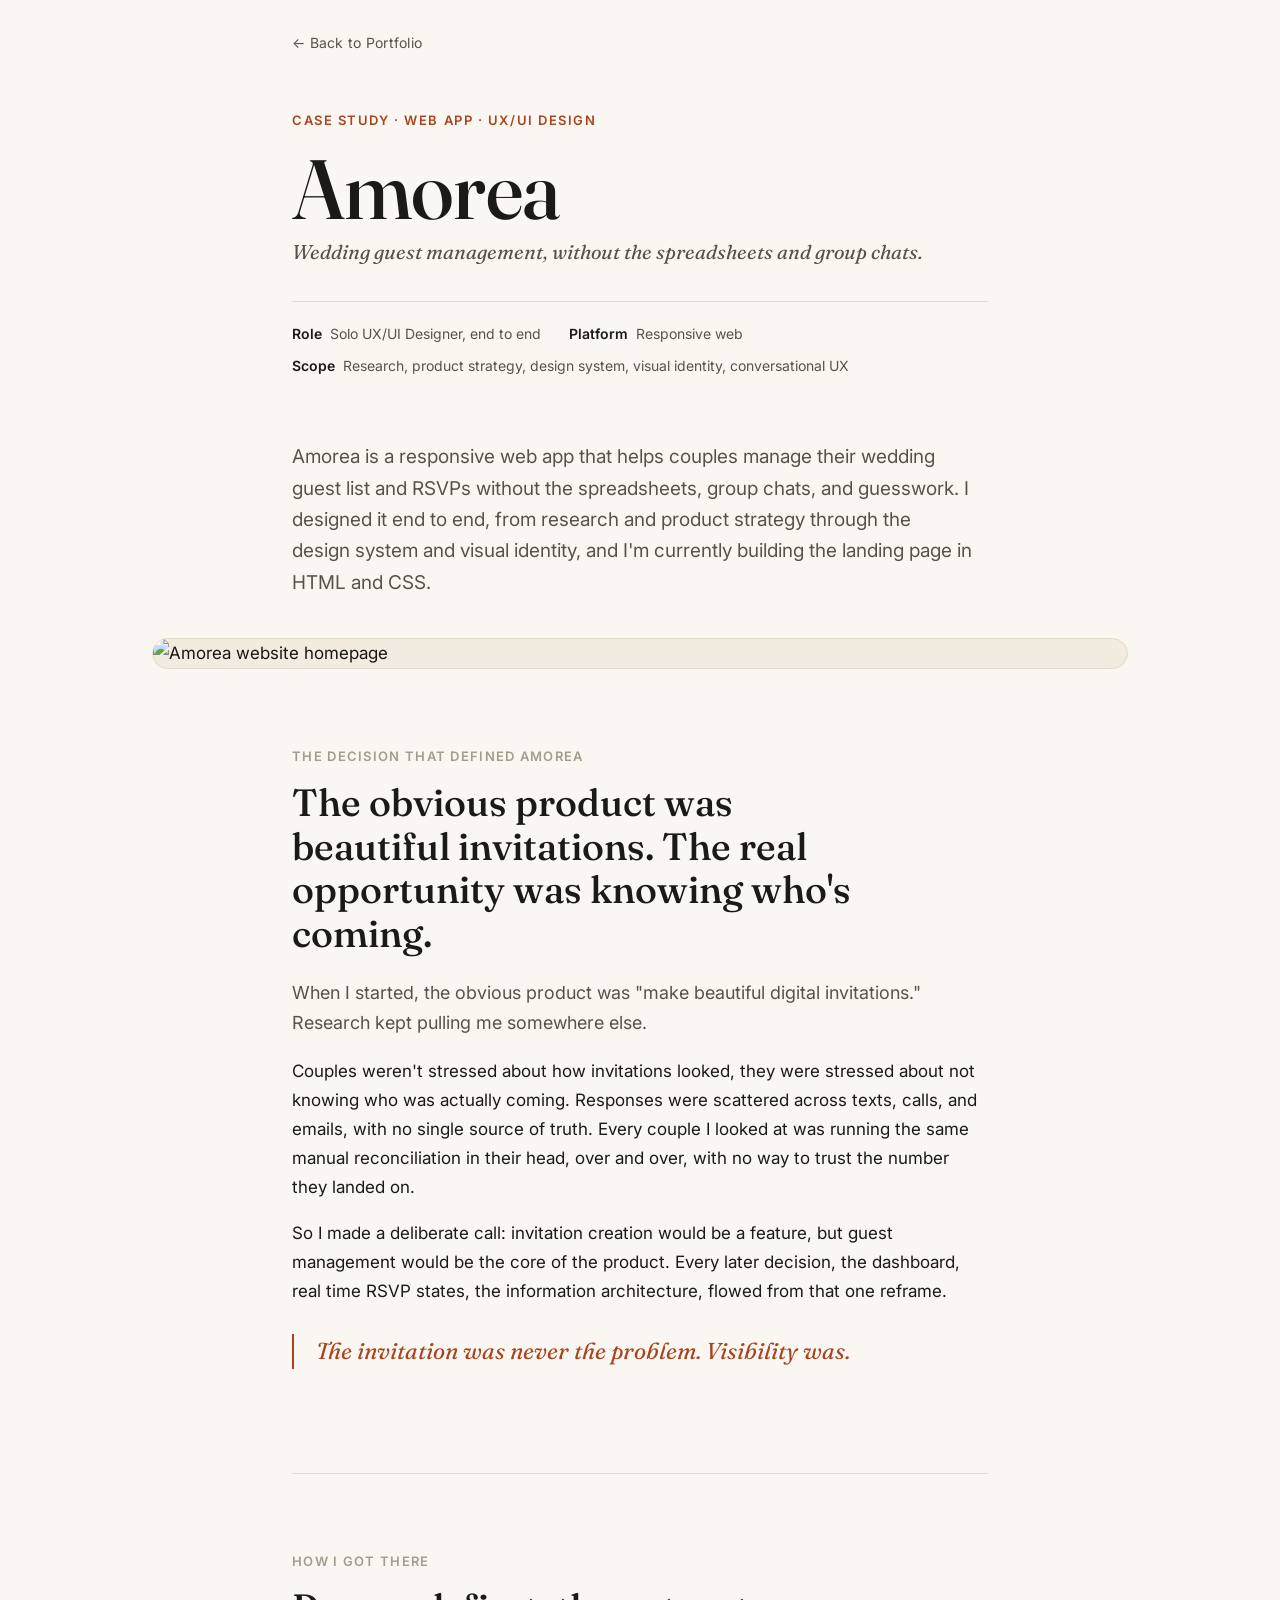
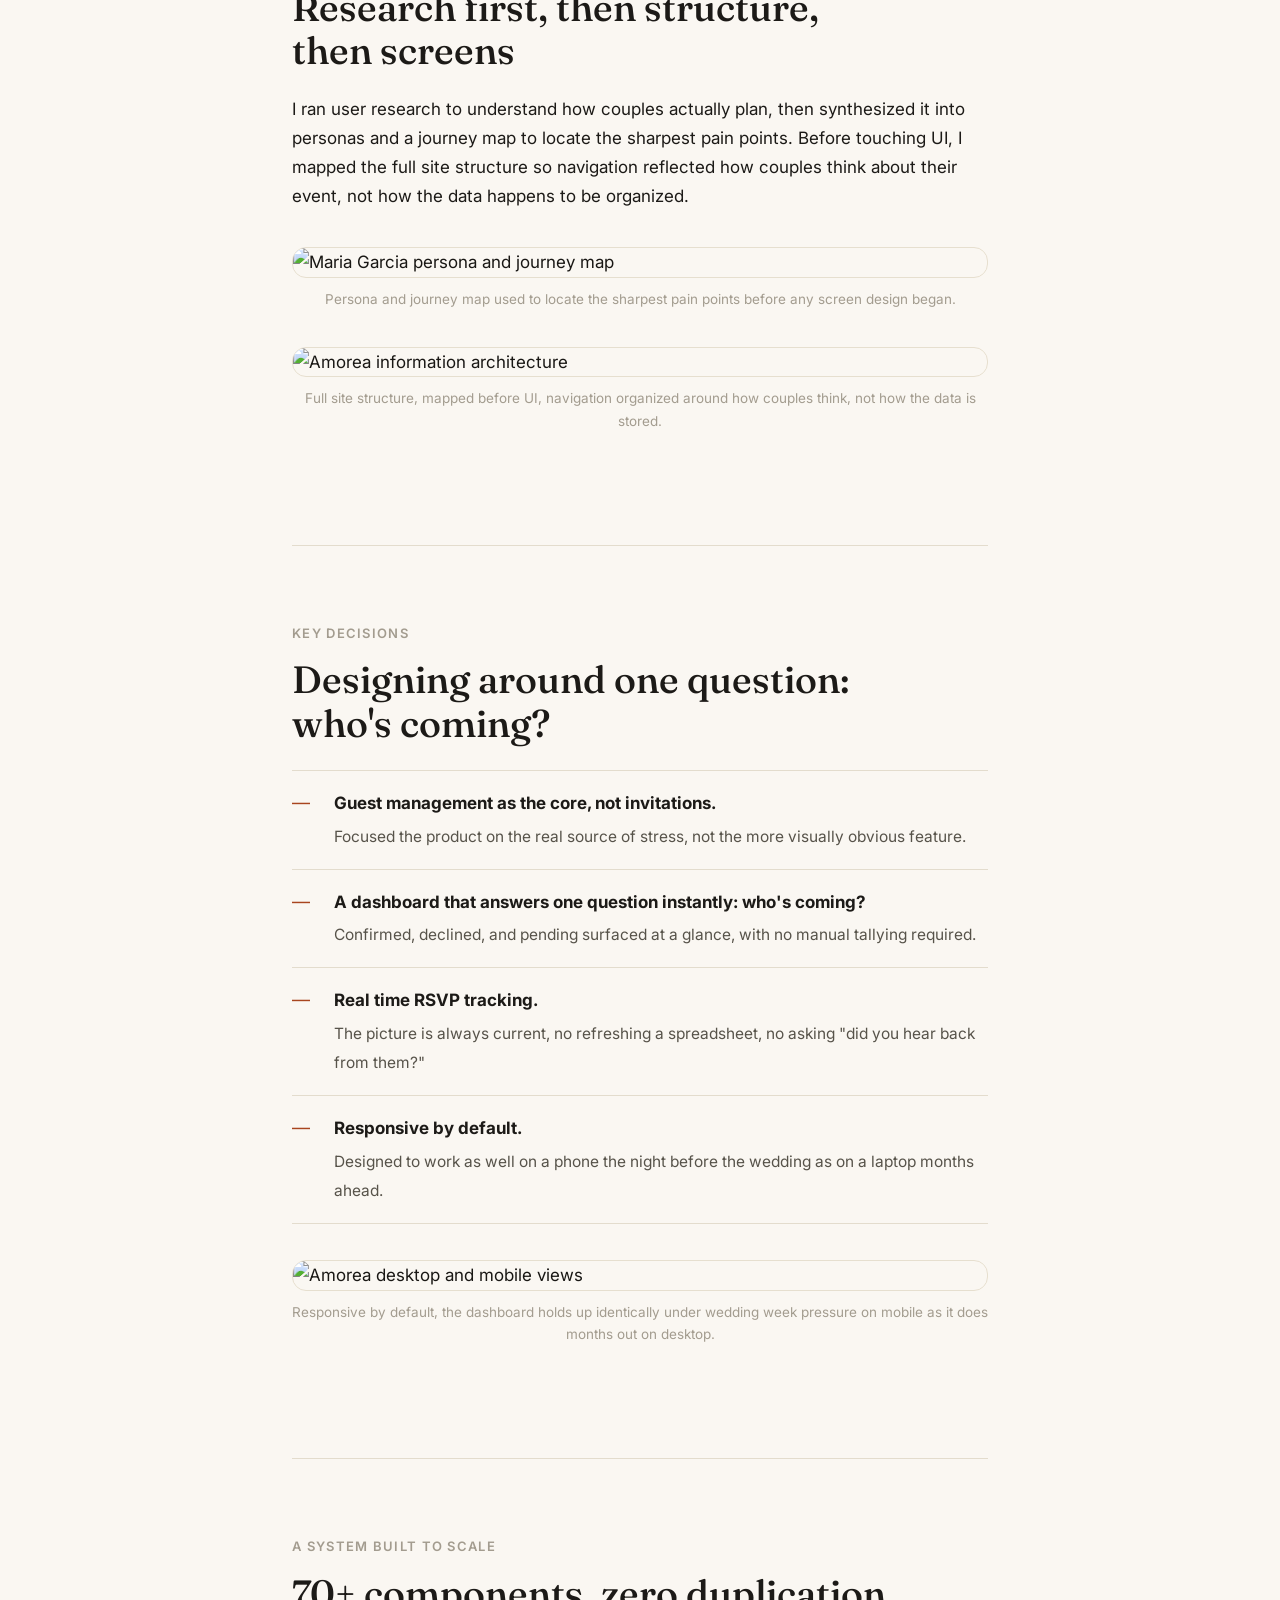
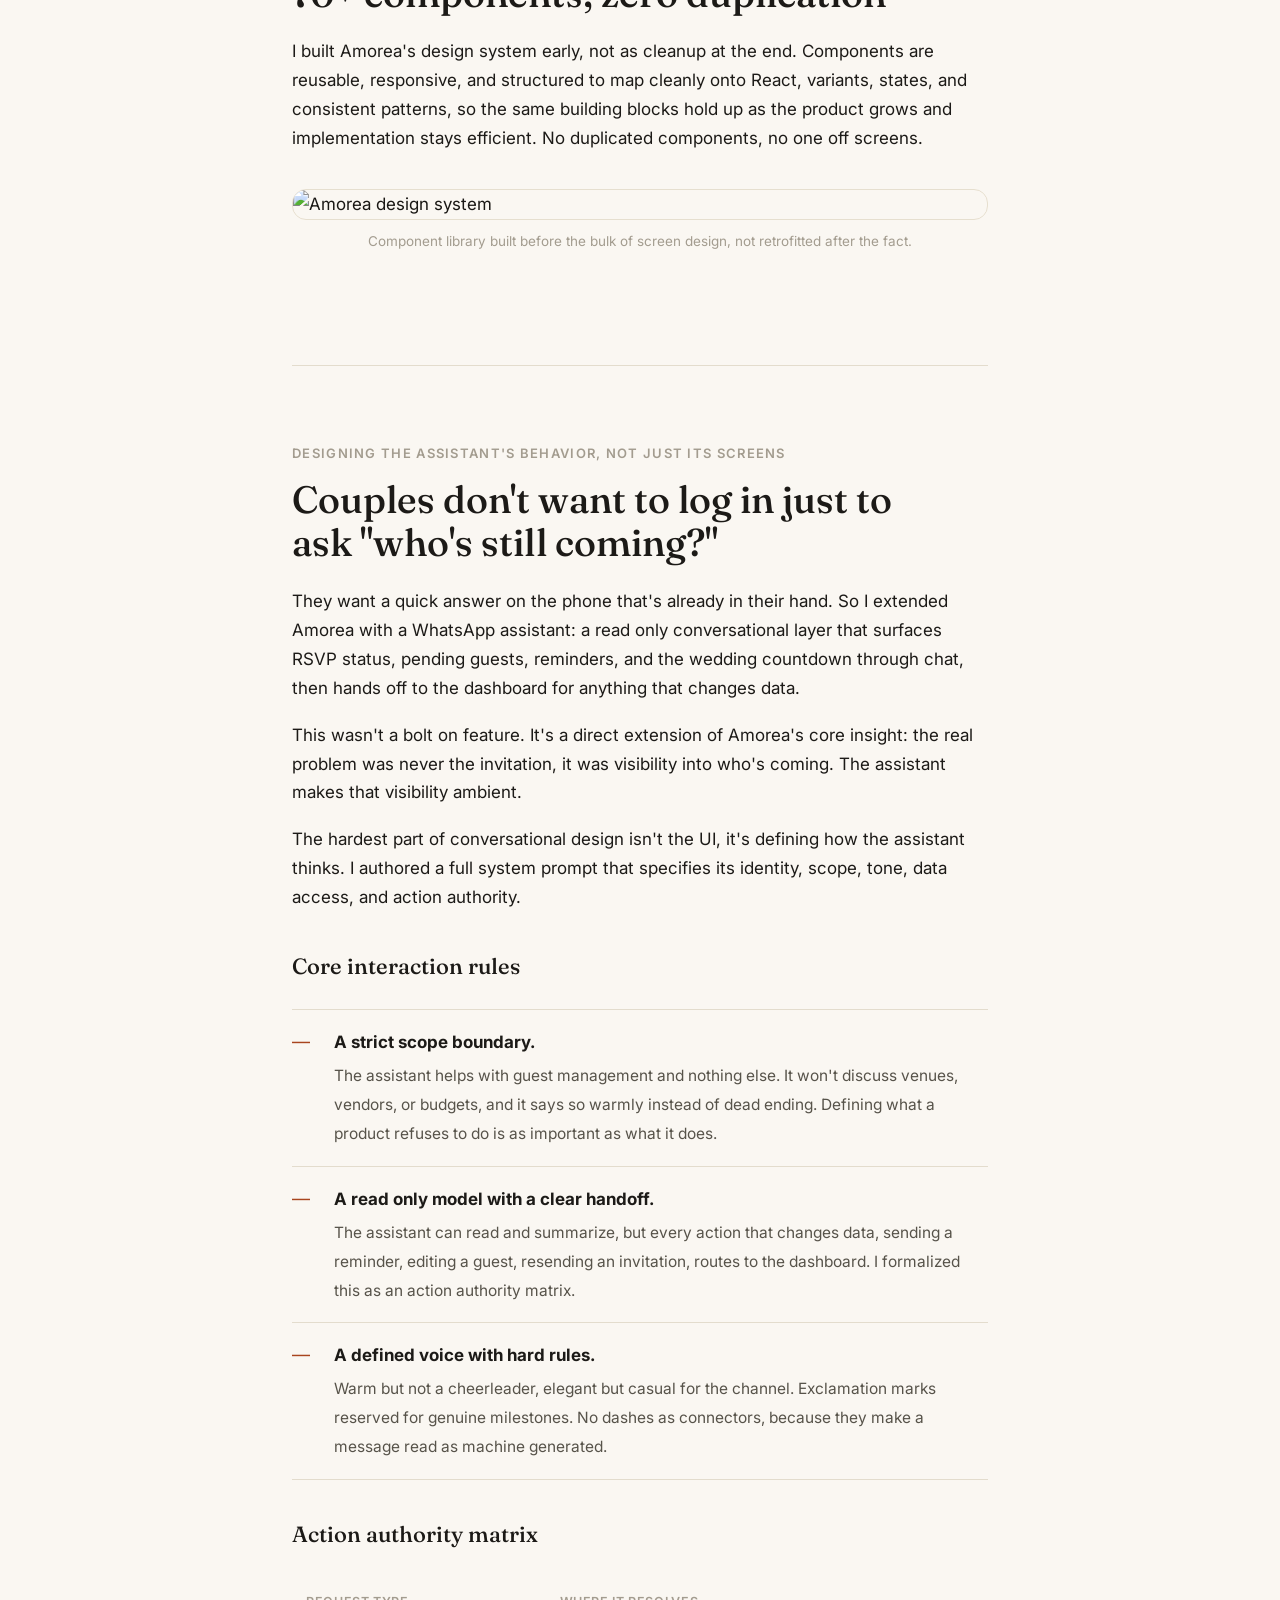
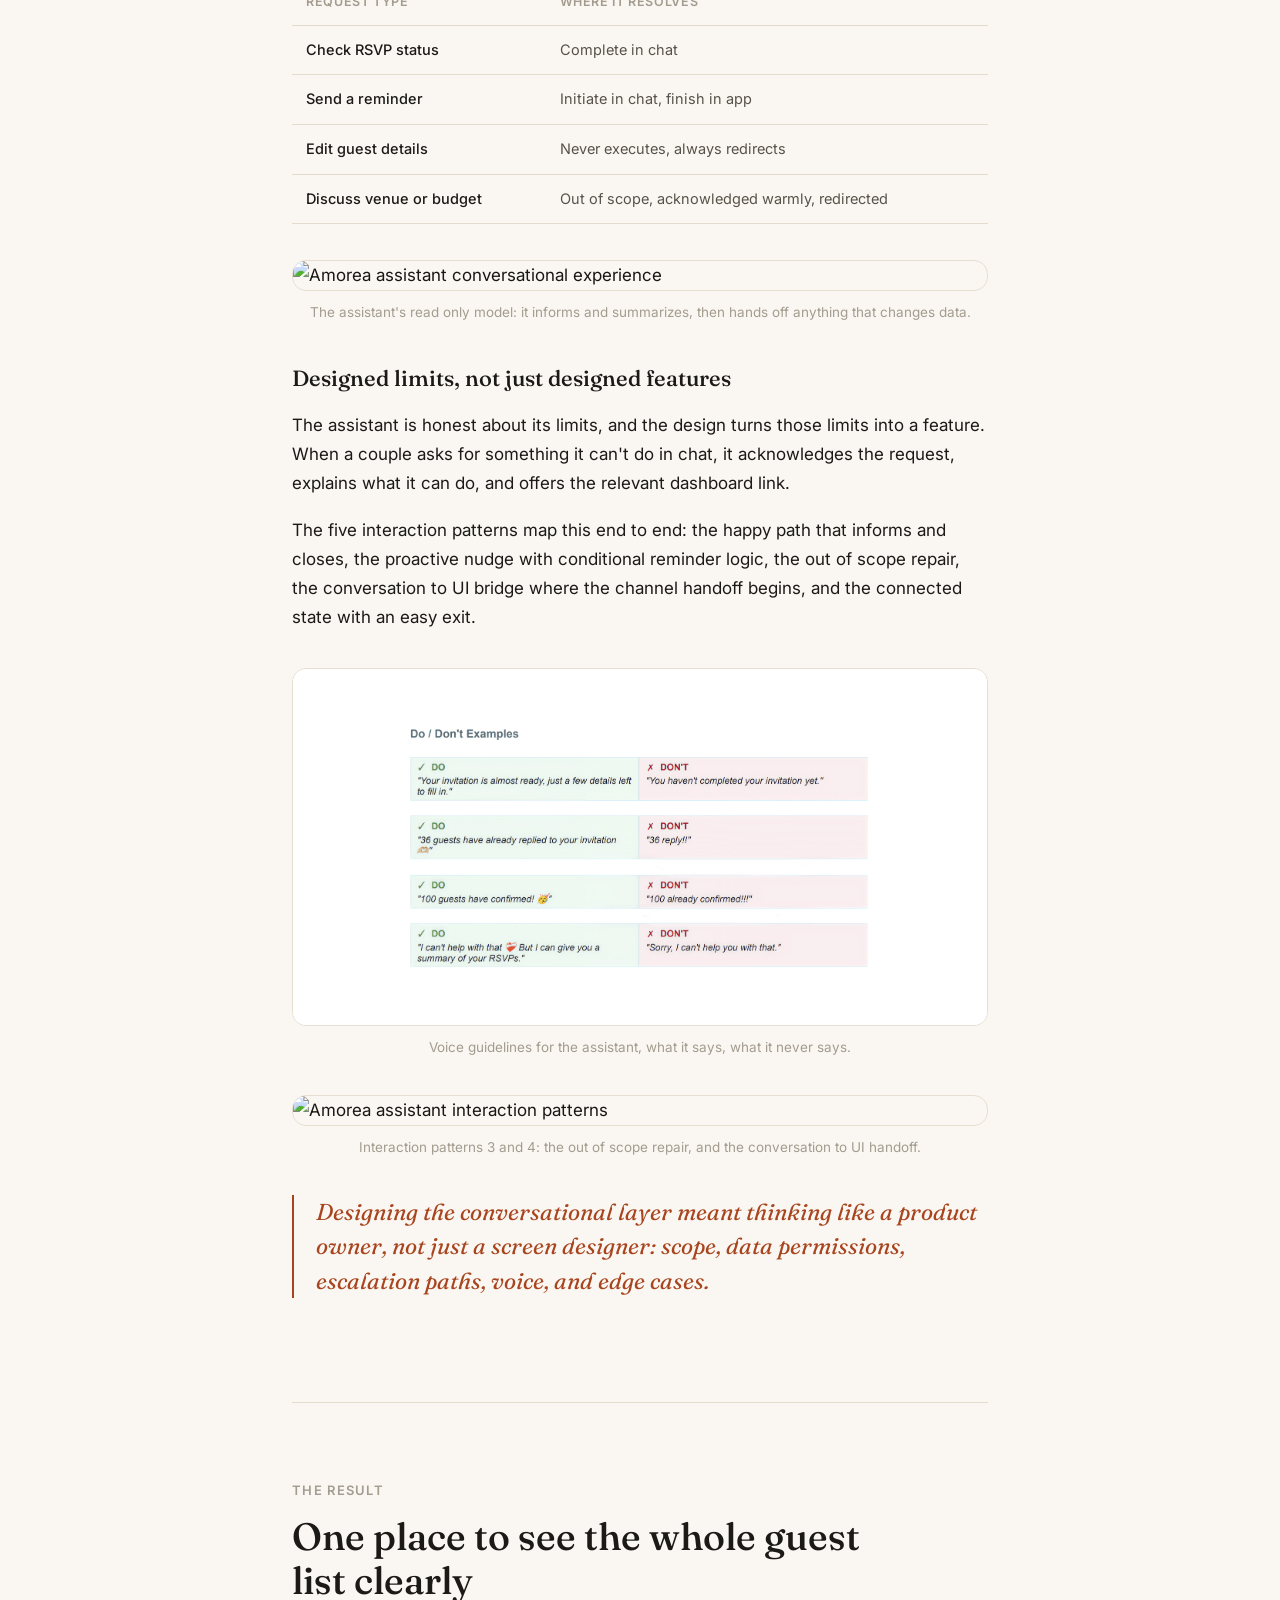
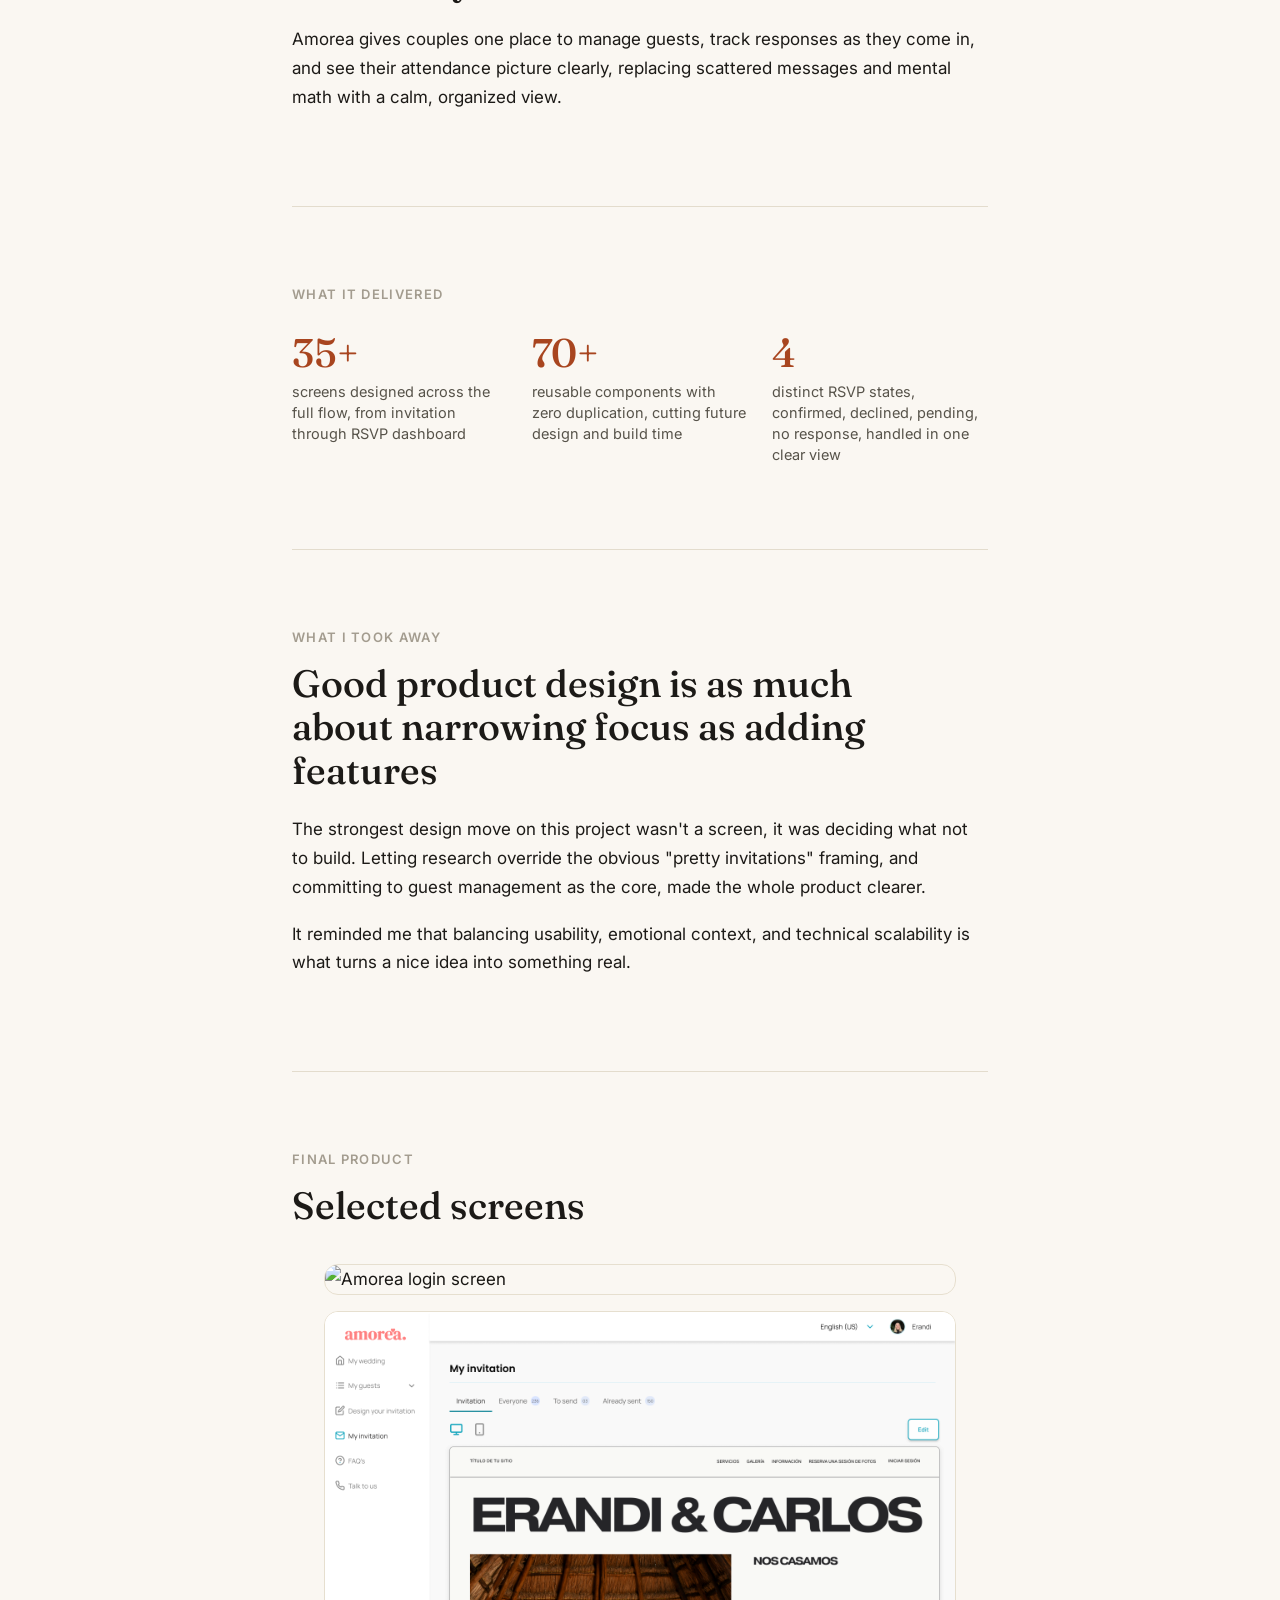
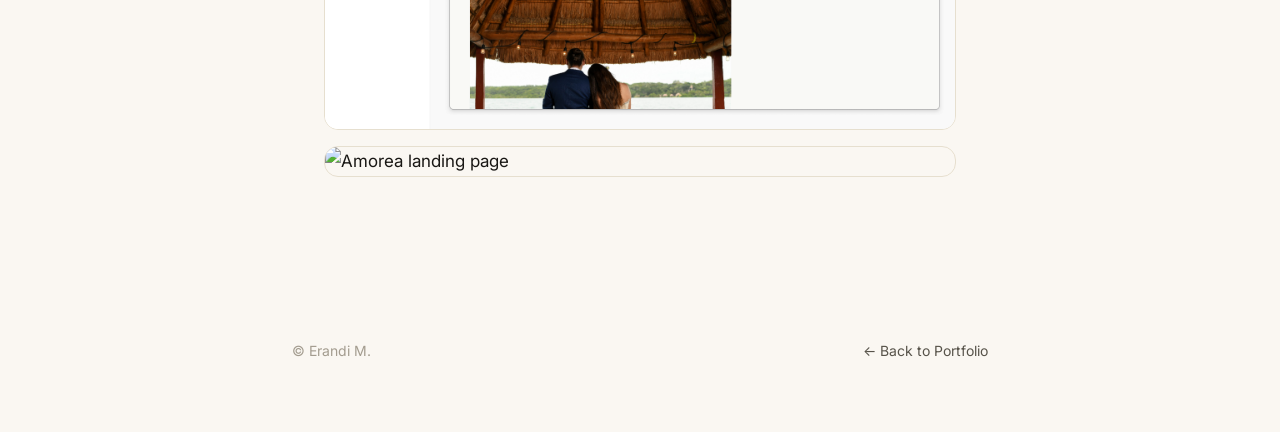
==== commit 7ccb591f: "Cambios proyectos" ====
--- a/project-amorea.html
+++ b/project-amorea.html
@@ -1,672 +1,405 @@
 <!DOCTYPE html>
 <html lang="en">
 <head>
-    <meta charset="UTF-8">
-    <meta name="viewport" content="width=device-width, initial-scale=1.0">
-    <title>Amorea Project - Erandi M. Portfolio</title>
-    <link href="https://cdn.jsdelivr.net/npm/bootstrap@5.3.0/dist/css/bootstrap.min.css" rel="stylesheet">
-    <link rel="stylesheet" href="https://cdnjs.cloudflare.com/ajax/libs/font-awesome/6.4.0/css/all.min.css">
-    <link href="https://fonts.googleapis.com/css2?family=Syne:wght@800&family=Inter:wght@400;600;700;800&display=swap" rel="stylesheet">
-    <style>
-        * {
-            margin: 0;
-            padding: 0;
-            box-sizing: border-box;
-        }
-
-        :root {
-            --primary-color: #414c31;
-            --secondary-color: #f9c32c;
-            --light-bg: #fcf5e1;
-            --text-dark: #37342e;
-            --text-light: #fdf5e1;
-        }
-
-        body {
-            font-family: 'Inter', sans-serif;
-            background-color: #fafafa;
-            color: #333;
-            line-height: 1.8;
-        }
-
-        /* Header Navigation */
-        .navbar {
-            background-color: #fff;
-            box-shadow: 0 2px 8px rgba(0, 0, 0, 0.05);
-            padding: 1.5rem 0;
-            position: sticky;
-            top: 0;
-            z-index: 100;
-        }
-
-        .navbar-brand {
-            font-size: 1.5rem;
-            font-weight: 700;
-            color: var(--primary-color) !important;
-            letter-spacing: -0.5px;
-            text-decoration: none;
-        }
-
-        .navbar-brand:hover {
-            color: var(--secondary-color) !important;
-        }
-
-        /* Hero Section */
-        .hero-section {
-            padding: 5rem 0;
-            background: linear-gradient(135deg, #f5f5f5 0%, #fff 100%);
-        }
-
-        .hero-section h1 {
-            font-family: 'Syne', sans-serif;
-            font-size: 3.5rem;
-            font-weight: 800;
-            line-height: 1.2;
-            margin-bottom: 1.5rem;
-            color: var(--primary-color);
-            letter-spacing: -1px;
-        }
-
-        .hero-section p {
-            font-size: 1.25rem;
-            color: #666;
-            margin-bottom: 0;
-            max-width: 600px;
-            font-weight: 400;
-        }
-
-        /* Impact Snapshot Card */
-        .impact-snapshot {
-            background: #fff;
-            border-radius: 24px;
-            padding: 2.5rem;
-            margin: 4rem 0;
-            box-shadow: 0 4px 20px rgba(0, 0, 0, 0.08);
-            border-left: 6px solid var(--secondary-color);
-        }
-
-        .impact-snapshot h3 {
-            font-size: 0.9rem;
-            font-weight: 700;
-            text-transform: uppercase;
-            letter-spacing: 2px;
-            color: var(--primary-color);
-            margin-bottom: 2rem;
-        }
-
-        .impact-grid {
-            display: grid;
-            grid-template-columns: repeat(auto-fit, minmax(200px, 1fr));
-            gap: 2rem;
-        }
-
-        .impact-item {
-            text-align: center;
-        }
-
-        .impact-item h4 {
-            font-size: 2rem;
-            font-weight: 700;
-            color: var(--secondary-color);
-            margin-bottom: 0.5rem;
-        }
-
-        .impact-item p {
-            font-size: 0.95rem;
-            color: #666;
-            font-weight: 500;
-        }
-
-        /* Overview Grid */
-        .overview-grid {
-            display: grid;
-            grid-template-columns: repeat(auto-fit, minmax(250px, 1fr));
-            gap: 2.5rem;
-            margin: 3rem 0;
-        }
-
-        .overview-card {
-            background: #fff;
-            padding: 2rem;
-            border-radius: 20px;
-            box-shadow: 0 2px 12px rgba(0, 0, 0, 0.05);
-            transition: transform 0.3s ease, box-shadow 0.3s ease;
-            border-top: 4px solid var(--secondary-color);
-        }
-
-        .overview-card:hover {
-            transform: translateY(-4px);
-            box-shadow: 0 8px 24px rgba(0, 0, 0, 0.1);
-        }
-
-        .overview-card h4 {
-            font-size: 0.9rem;
-            font-weight: 700;
-            text-transform: uppercase;
-            letter-spacing: 1.5px;
-            color: var(--primary-color);
-            margin-bottom: 1rem;
-        }
-
-        .overview-card p {
-            font-size: 1.1rem;
-            color: #333;
-            line-height: 1.6;
-            font-weight: 500;
-        }
-
-        /* Section Styling */
-        .section {
-            padding: 4rem 0;
-            border-bottom: 1px solid #f0f0f0;
-        }
-
-        .section:last-child {
-            border-bottom: none;
-        }
-
-        .section h2 {
-            font-family: 'Syne', sans-serif;
-            font-size: 2.5rem;
-            font-weight: 800;
-            margin-bottom: 2rem;
-            color: var(--primary-color);
-            letter-spacing: -0.5px;
-        }
-
-        .section h3 {
-            font-size: 1.5rem;
-            font-weight: 700;
-            margin: 2rem 0 1rem 0;
-            color: #333;
-        }
-
-        .section p {
-            font-size: 1.1rem;
-            color: #555;
-            margin-bottom: 1.5rem;
-            line-height: 1.8;
-        }
-
-        .section ul {
-            font-size: 1.1rem;
-            color: #555;
-            margin-left: 2rem;
-            margin-bottom: 1.5rem;
-        }
-
-        .section li {
-            margin-bottom: 0.8rem;
-            line-height: 1.8;
-        }
-
-        /* Image Grid */
-        .image-grid {
-            display: grid;
-            grid-template-columns: repeat(auto-fit, minmax(300px, 1fr));
-            gap: 2rem;
-            margin: 2rem 0;
-        }
-
-        .image-grid img {
-            width: 100%;
-            border-radius: 20px;
-            box-shadow: 0 4px 20px rgba(0, 0, 0, 0.1);
-            transition: transform 0.3s ease;
-        }
-
-        .image-grid img:hover {
-            transform: scale(1.02);
-        }
-
-    
-        /* Scroll to Top Button */
-        .scroll-to-top {
-            position: fixed;
-            bottom: 2rem;
-            right: 2rem;
-            width: 50px;
-            height: 50px;
-            background-color: var(--light-bg);
-            border: none;
-            border-radius: 50%;
-            cursor: pointer;
-            display: none;
-            align-items: center;
-            justify-content: center;
-            box-shadow: 0 4px 12px rgba(0, 0, 0, 0.15);
-            transition: all 0.3s ease;
-            z-index: 999;
-        }
-
-        .scroll-to-top.show {
-            display: flex;
-        }
-
-        .scroll-to-top:hover {
-            transform: translateY(-3px);
-            box-shadow: 0 6px 20px rgba(0, 0, 0, 0.2);
-        }
-
-        .scroll-to-top svg {
-            width: 24px;
-            height: 24px;
-            color: var(--text-dark);
-        }
-
-        .full-width-image {
-            width: 100%;
-            border-radius: 20px;
-            box-shadow: 0 4px 20px rgba(0, 0, 0, 0.1);
-            margin: 2rem 0;
-        }
-
-        /* Footer */
-        footer {
-            background-color: var(--primary-color);
-            padding: 3rem 0;
-            margin-top: 4rem;
-            text-align: center;
-            color: var(--text-light);
-            width: 100vw;
-            position: relative;
-            left: 50%;
-            right: 50%;
-            margin-left: -50vw;
-            margin-right: -50vw;
-        }
-
-        footer p {
-            margin: 0;
-        }
-
-        footer a {
-            color: var(--secondary-color);
-            text-decoration: none;
-            font-weight: 600;
-        }
-
-        footer a:hover {
-            text-decoration: underline;
-        }
-
-        /* Button */
-        .btn-custom {
-            background-color: #fdd052;
-            border: 2px solid var(--text-dark);
-            border-radius: 9px;
-            padding: 23px 47px;
-            font-weight: 700;
-            font-size: 18px;
-            transition: all 0.3s ease;
-            display: inline-flex;
-            align-items: center;
-            gap: 0.75rem;
-            text-decoration: none;
-            color: var(--text-dark);
-        }
-
-        .btn-custom:hover {
-            transform: translateY(-3px);
-            box-shadow: 0 10px 20px rgba(0, 0, 0, 0.1);
-        }
-
-        .social-icon {
-            width: 24px;
-            height: 24px;
-            transition: all 0.3s ease;
-        }
-
-        .social-icon:hover {
-            transform: scale(1.2);
-            color: var(--secondary-color);
-        }
-
-        /* Responsive */
-        @media (max-width: 768px) {
-            .hero-section h1 {
-                font-size: 2.5rem;
-            }
-
-            .section h2 {
-                font-size: 2rem;
-            }
-
-            .overview-grid {
-                grid-template-columns: 1fr;
-            }
-        }
-    </style>
+<meta charset="UTF-8">
+<meta name="viewport" content="width=device-width, initial-scale=1.0">
+<title>Amorea Project - Erandi M. Portfolio</title>
+<style>
+  @import url('https://fonts.googleapis.com/css2?family=Fraunces:opsz,wght@9..144,400;9..144,500;9..144,600&family=Inter:wght@400;500;600&display=swap');
+
+  :root {
+    --cream: #FAF7F2;
+    --cream-deep: #F1EBE0;
+    --ink: #1C1A17;
+    --ink-soft: #57534A;
+    --ink-faint: #A39C8F;
+    --rule: #E3DCCD;
+    --coral: #A8451F;
+    --coral-soft: #F2DFD3;
+    --teal: #2F5D4F;
+    --teal-soft: #DDE9E2;
+    --max: 760px;
+  }
+
+  * { box-sizing: border-box; }
+  html { scroll-behavior: smooth; }
+
+  body {
+    margin: 0;
+    background: var(--cream);
+    color: var(--ink);
+    font-family: 'Inter', -apple-system, sans-serif;
+    font-size: 17px;
+    line-height: 1.7;
+    -webkit-font-smoothing: antialiased;
+  }
+
+  a { color: var(--coral); text-decoration: none; border-bottom: 1px solid currentColor; }
+  a:hover { opacity: 0.7; }
+
+  .topnav { padding: 28px 32px; max-width: var(--max); margin: 0 auto; }
+  .topnav a { border: none; font-size: 14px; color: var(--ink-soft); letter-spacing: 0.02em; }
+  .topnav a:hover { color: var(--coral); opacity: 1; }
+
+  header.hero { max-width: var(--max); margin: 0 auto; padding: 24px 32px 0; }
+
+  .eyebrow {
+    font-size: 13px; letter-spacing: 0.12em; text-transform: uppercase;
+    color: var(--coral); font-weight: 600; margin-bottom: 18px;
+  }
+
+  h1.title {
+    font-family: 'Fraunces', serif;
+    font-size: clamp(48px, 9vw, 84px);
+    font-weight: 500; line-height: 0.95;
+    margin: 0 0 6px; letter-spacing: -0.01em;
+  }
+
+  .subtitle {
+    font-family: 'Fraunces', serif; font-style: italic;
+    font-size: 20px; color: var(--ink-soft); font-weight: 400;
+    margin: 0 0 32px;
+  }
+
+  .role-line {
+    display: flex; flex-wrap: wrap; gap: 8px 28px;
+    padding: 20px 0 28px; border-top: 1px solid var(--rule);
+    margin-bottom: 36px; font-size: 14px; color: var(--ink-soft);
+  }
+  .role-line strong { color: var(--ink); font-weight: 600; }
+
+  .intro {
+    font-size: 19px; line-height: 1.65; color: var(--ink-soft);
+    margin-bottom: 40px; max-width: 680px;
+  }
+
+  .hero-img-wrap { max-width: 1040px; margin: 0 auto; padding: 0 32px; }
+  .hero-img {
+    width: 100%; border-radius: 18px; overflow: hidden;
+    border: 1px solid var(--rule); background: var(--cream-deep);
+  }
+  .hero-img img { width: 100%; height: auto; display: block; }
+
+  main { max-width: var(--max); margin: 0 auto; padding: 0 32px; }
+
+  section { padding: 76px 0; border-bottom: 1px solid var(--rule); }
+  section:last-of-type { border-bottom: none; }
+
+  .section-label {
+    font-size: 13px; letter-spacing: 0.1em; text-transform: uppercase;
+    color: var(--ink-faint); font-weight: 600; margin-bottom: 14px;
+  }
+
+  h2 {
+    font-family: 'Fraunces', serif;
+    font-size: clamp(28px, 4vw, 38px);
+    font-weight: 500; line-height: 1.15;
+    margin: 0 0 22px; max-width: 600px;
+  }
+
+  h3.sub-h { font-family: 'Fraunces', serif; font-size: 22px; font-weight: 500; margin: 36px 0 14px; }
+
+  p { margin: 0 0 18px; color: var(--ink); }
+  p.lede { font-size: 18px; color: var(--ink-soft); }
+
+  .pull {
+    font-family: 'Fraunces', serif; font-style: italic;
+    font-size: 23px; line-height: 1.5; color: var(--coral);
+    margin: 28px 0; padding-left: 22px; border-left: 2px solid var(--coral);
+  }
+
+  ul.decisions { list-style: none; padding: 0; margin: 24px 0; }
+  ul.decisions li {
+    padding: 18px 0; border-top: 1px solid var(--rule);
+    display: grid; grid-template-columns: 28px 1fr; gap: 14px;
+  }
+  ul.decisions li:last-child { border-bottom: 1px solid var(--rule); }
+  ul.decisions .mark { color: var(--coral); font-size: 18px; line-height: 1.5; }
+  ul.decisions strong { display: block; margin-bottom: 4px; }
+  ul.decisions span.body { color: var(--ink-soft); font-size: 15.5px; }
+
+  figure { margin: 36px 0; }
+  figure img { width: 100%; border-radius: 14px; border: 1px solid var(--rule); display: block; }
+  figcaption { font-size: 13.5px; color: var(--ink-faint); margin-top: 10px; text-align: center; }
+
+  .gallery-grid { display: grid; grid-template-columns: 1fr; gap: 16px; margin: 36px 0; max-width: 1040px; margin-left: auto; margin-right: auto; padding: 0 32px; }
+  .gallery-grid img { width: 100%; border-radius: 14px; border: 1px solid var(--rule); display: block; }
+  .gallery-grid .full { grid-column: 1 / -1; }
+  .Hero_img { display: block; width: 100%; height: auto; filter: contrast(1.03) saturate(1.04); backface-visibility: hidden; transform: translateZ(0); image-rendering: auto; }
+  @media (max-width: 640px) { .gallery-grid { grid-template-columns: 1fr; } }
+
+  .callout {
+    background: var(--teal-soft); border-radius: 14px; padding: 26px 28px; margin: 30px 0;
+  }
+  .callout .section-label { color: var(--teal); margin-bottom: 8px; }
+  .callout p { color: #1F3D33; margin-bottom: 0; font-size: 15.5px; }
+
+  .metrics-grid { display: grid; grid-template-columns: repeat(3, 1fr); gap: 24px; margin: 28px 0 8px; }
+  @media (max-width: 640px) { .metrics-grid { grid-template-columns: 1fr; } }
+  .metric .num {
+    font-family: 'Fraunces', serif; font-size: 40px; font-weight: 500;
+    color: var(--coral); line-height: 1; margin-bottom: 8px;
+  }
+  .metric .label { font-size: 14.5px; color: var(--ink-soft); line-height: 1.45; }
+
+  .chat-flow {
+    background: var(--cream-deep); border-radius: 14px; padding: 26px; margin: 30px 0; font-size: 14.5px;
+  }
+  .chat-flow .turn { display: flex; gap: 12px; padding: 9px 0; align-items: flex-start; }
+  .chat-flow .who {
+    font-weight: 600; width: 90px; flex-shrink: 0; font-size: 12.5px;
+    letter-spacing: 0.04em; text-transform: uppercase; padding-top: 2px;
+  }
+  .chat-flow .who.user { color: var(--ink-soft); }
+  .chat-flow .who.ai { color: var(--coral); }
+  .chat-flow .line { color: var(--ink); }
+  .chat-flow .annotation { font-style: italic; color: var(--ink-faint); font-size: 13px; margin-top: 2px; }
+
+  .matrix-table { width: 100%; border-collapse: collapse; margin: 26px 0; font-size: 14.5px; }
+  .matrix-table th, .matrix-table td {
+    text-align: left; padding: 12px 14px; border-bottom: 1px solid var(--rule); vertical-align: top;
+  }
+  .matrix-table th { font-size: 12.5px; letter-spacing: 0.05em; text-transform: uppercase; color: var(--ink-faint); font-weight: 600; }
+  .matrix-table td { color: var(--ink-soft); }
+  .matrix-table td.tag { color: var(--ink); font-weight: 500; }
+
+  footer {
+    max-width: var(--max); margin: 0 auto; padding: 50px 32px 70px;
+    display: flex; justify-content: space-between; align-items: center;
+    font-size: 14px; color: var(--ink-faint);
+  }
+  footer a { color: var(--ink-soft); border: none; }
+
+  @media (max-width: 640px) {
+    section { padding: 56px 0; }
+    .role-line { gap: 8px 18px; }
+  }
+</style>
 </head>
 <body>
-    <svg xmlns="http://www.w3.org/2000/svg" style="display: none;">
-        <symbol xmlns="http://www.w3.org/2000/svg" id="arrow-right" viewBox="0 0 24 24">
-            <path fill="currentColor" d="M17.92 11.62a1 1 0 0 0-.21-.33l-5-5a1 1 0 0 0-1.42 1.42l3.3 3.29H7a1 1 0 0 0 0 2h7.59l-3.3 3.29a1 1 0 0 0 0 1.42a1 1 0 0 0 1.42 0l5-5a1 1 0 0 0 .21-.33a1 1 0 0 0 0-.76Z" />
-        </symbol>
-        <symbol xmlns="http://www.w3.org/2000/svg" id="arrow-up" viewBox="0 0 24 24">
-            <path fill="currentColor" d="M12 6a1 1 0 0 0-.33.21l-5 5a1 1 0 0 0 1.42 1.42L11 9.41V18a1 1 0 0 0 2 0V9.41l3.3 3.29a1 1 0 0 0 1.42 0 1 1 0 0 0 0-1.42l-5-5A1 1 0 0 0 12 6Z" />
-        </symbol>
-    </svg>
-
-    <!-- Navigation -->
-    <nav class="navbar">
-        <div class="container-lg">
-            <a class="navbar-brand" href="index.html"><i class="fas fa-arrow-left"></i> Back to Portfolio</a>
-        </div>
-    </nav>
-
-    <!-- Hero Section -->
-    <section class="hero-section">
-        <div class="container-lg">
-            <h1>Amorea</h1>
-            <p>Amorea is a responsive web app that helps couples manage their wedding guest list 
-                and RSVPs without the spreadsheets, group chats, and guesswork. I designed it end 
-                to end, from research and product strategy through the design system and visual 
-                identity, and I'm currently building the landing page in HTML and CSS.</p>
-                <div class="container-lg">
-        <!-- Final product & Interactive Showcase -->
-        <section class="section" id="final-product">
-            <div class="image-grid" style="grid-template-columns: 1fr; gap: 2.5rem;">
-                <img src="images/Desktop_Mi boda.png" alt="Website Homepage" style="width: 100%; border-radius: 20px; box-shadow: 0 8px 30px rgba(0, 0, 0, 0.15);">
-            </div>
-        </section>
-            <!--<a href="#final-product" class="btn-custom" style="margin-top: 2rem;">
-                View Final Product
-                <svg class="social-icon" width="20" height="20"><use xlink:href="#arrow-right"></use></svg>
-            </a>-->
-        </div>
-    </section>
-
-    <div class="container-lg">
-    <section class="section">
-            <h2>The decision that defined Amorea</h2>
-            <p>When I started, the obvious product was "make beautiful digital invitations." 
-                But research kept surfacing the same frustration: couples weren't stressed about 
-                how invitations looked, they were stressed about not knowing who was actually coming. 
-                Responses were scattered across texts, calls, and emails, with no single source of truth.
-                So I made a deliberate call: invitation creation would be a feature, but guest management 
-                would be the core of the product. Every later decision, the dashboard, real time RSVP states, 
-                the information architecture, flowed from that one reframe.</p>
-
-            <div class="image-grid" style="grid-template-columns: 1fr; gap: 2.5rem;">
-                <img src="images/MariaGarcia_Journey_1500x1200.png" alt="Website Homepage" style="width: 100%; border-radius: 20px; box-shadow: 0 8px 30px rgba(0, 0, 0, 0.15);">
-            </div>
-        </section>
+
+<nav class="topnav">
+  <a href="index.html">&larr; Back to Portfolio</a>
+</nav>
+
+<header class="hero">
+  <div class="eyebrow">Case study &middot; Web App &middot; UX/UI Design</div>
+  <h1 class="title">Amorea</h1>
+  <p class="subtitle">Wedding guest management, without the spreadsheets and group chats.</p>
+
+  <div class="role-line">
+    <span><strong>Role</strong> &nbsp;Solo UX/UI Designer, end to end</span>
+    <span><strong>Platform</strong> &nbsp;Responsive web</span>
+    <span><strong>Scope</strong> &nbsp;Research, product strategy, design system, visual identity, conversational UX</span>
+  </div>
+
+  <p class="intro">Amorea is a responsive web app that helps couples manage their wedding guest list and RSVPs without the spreadsheets, group chats, and guesswork. 
+    I designed it end to end, from research and product strategy through the design system and visual identity, and I'm currently building the landing page in HTML and CSS.</p>
+</header>
+
+<div class="hero-img-wrap">
+  <div class="hero-img"><img class="Hero_img" loading="lazy" decoding="async" src="images/amorea/Desktop.png" alt="Amorea website homepage"></div>
+</div>
+
+<main>
+
+  <!-- THE REFRAME -->
+  <section>
+    <div class="section-label">The decision that defined Amorea</div>
+    <h2>The obvious product was beautiful invitations. The real opportunity was knowing who's coming.</h2>
+    <p class="lede">When I started, the obvious product was "make beautiful digital invitations." Research kept pulling me somewhere else.</p>
+    <p>Couples weren't stressed about how invitations looked, they were stressed about not knowing who was actually coming. Responses were scattered across texts, calls, and emails, with no single source of truth. Every couple I looked at was running the same manual reconciliation in their head, over and over, with no way to trust the number they landed on.</p>
+    <p>So I made a deliberate call: invitation creation would be a feature, but guest management would be the core of the product. Every later decision, the dashboard, real time RSVP states, the information architecture, flowed from that one reframe.</p>
+    <div class="pull">The invitation was never the problem. Visibility was.</div>
+  </section>
+
+  <!-- PROCESS -->
+  <section>
+    <div class="section-label">How I got there</div>
+    <h2>Research first, then structure, then screens</h2>
+    <p>I ran user research to understand how couples actually plan, then synthesized it into personas and a journey map to locate the sharpest pain points. Before touching UI, I mapped the full site structure so navigation reflected how couples think about their event, not how the data happens to be organized.</p>
+    <figure>
+      <img class="Hero_img" loading="lazy" decoding="async" src="images/amorea/MariaGarcia_Journey_1500x1200.png" alt="Maria Garcia persona and journey map">
+      <figcaption>Persona and journey map used to locate the sharpest pain points before any screen design began.</figcaption>
+    </figure>
+    <figure>
+      <img class="Hero_img" loading="lazy" decoding="async" src="images/amorea/IA.png" alt="Amorea information architecture">
+      <figcaption>Full site structure, mapped before UI, navigation organized around how couples think, not how the data is stored.</figcaption>
+    </figure>
+  </section>
+
+  <!-- KEY DECISIONS -->
+  <section>
+    <div class="section-label">Key decisions</div>
+    <h2>Designing around one question: who's coming?</h2>
+    <ul class="decisions">
+      <li>
+        <span class="mark">&mdash;</span>
+        <div>
+          <strong>Guest management as the core, not invitations.</strong>
+          <span class="body">Focused the product on the real source of stress, not the more visually obvious feature.</span>
+        </div>
+      </li>
+      <li>
+        <span class="mark">&mdash;</span>
+        <div>
+          <strong>A dashboard that answers one question instantly: who's coming?</strong>
+          <span class="body">Confirmed, declined, and pending surfaced at a glance, with no manual tallying required.</span>
+        </div>
+      </li>
+      <li>
+        <span class="mark">&mdash;</span>
+        <div>
+          <strong>Real time RSVP tracking.</strong>
+          <span class="body">The picture is always current, no refreshing a spreadsheet, no asking "did you hear back from them?"</span>
+        </div>
+      </li>
+      <li>
+        <span class="mark">&mdash;</span>
+        <div>
+          <strong>Responsive by default.</strong>
+          <span class="body">Designed to work as well on a phone the night before the wedding as on a laptop months ahead.</span>
+        </div>
+      </li>
+    </ul>
+    <figure>
+      <img class="Hero_img" loading="lazy" decoding="async" src="images/amorea/Destop_Mobile.png" alt="Amorea desktop and mobile views">
+      <figcaption>Responsive by default, the dashboard holds up identically under wedding week pressure on mobile as it does months out on desktop.</figcaption>
+    </figure>
+  </section>
+
+  <!-- DESIGN SYSTEM -->
+  <section>
+    <div class="section-label">A system built to scale</div>
+    <h2>70+ components, zero duplication</h2>
+    <p>I built Amorea's design system early, not as cleanup at the end. Components are reusable, responsive, and structured to map cleanly onto React, variants, states, and consistent patterns, so the same building blocks hold up as the product grows and implementation stays efficient. No duplicated components, no one off screens.</p>
+    <figure>
+      <img class="Hero_img" loading="lazy" decoding="async" src="images/amorea/Design system.png" alt="Amorea design system">
+      <figcaption>Component library built before the bulk of screen design, not retrofitted after the fact.</figcaption>
+    </figure>
+  </section>
+
+  <!-- CONVERSATIONAL UX DEEP DIVE -->
+  <section>
+    <div class="section-label">Designing the assistant's behavior, not just its screens</div>
+    <h2>Couples don't want to log in just to ask "who's still coming?"</h2>
+    <p>They want a quick answer on the phone that's already in their hand. So I extended Amorea with a WhatsApp assistant: a read only conversational layer that surfaces RSVP status, pending guests, reminders, and the wedding countdown through chat, then hands off to the dashboard for anything that changes data.</p>
+    <p>This wasn't a bolt on feature. It's a direct extension of Amorea's core insight: the real problem was never the invitation, it was visibility into who's coming. The assistant makes that visibility ambient.</p>
+    <p>The hardest part of conversational design isn't the UI, it's defining how the assistant thinks. I authored a full system prompt that specifies its identity, scope, tone, data access, and action authority.</p>
+
+    <h3 class="sub-h">Core interaction rules</h3>
+    <ul class="decisions">
+      <li>
+        <span class="mark">&mdash;</span>
+        <div>
+          <strong>A strict scope boundary.</strong>
+          <span class="body">The assistant helps with guest management and nothing else. It won't discuss venues, vendors, or budgets, and it says so warmly instead of dead ending. Defining what a product refuses to do is as important as what it does.</span>
+        </div>
+      </li>
+      <li>
+        <span class="mark">&mdash;</span>
+        <div>
+          <strong>A read only model with a clear handoff.</strong>
+          <span class="body">The assistant can read and summarize, but every action that changes data, sending a reminder, editing a guest, resending an invitation, routes to the dashboard. I formalized this as an action authority matrix.</span>
+        </div>
+      </li>
+      <li>
+        <span class="mark">&mdash;</span>
+        <div>
+          <strong>A defined voice with hard rules.</strong>
+          <span class="body">Warm but not a cheerleader, elegant but casual for the channel. Exclamation marks reserved for genuine milestones. No dashes as connectors, because they make a message read as machine generated.</span>
+        </div>
+      </li>
+    </ul>
+
+    <h3 class="sub-h">Action authority matrix</h3>
+    <table class="matrix-table">
+      <tr><th>Request type</th><th>Where it resolves</th></tr>
+      <tr><td class="tag">Check RSVP status</td><td>Complete in chat</td></tr>
+      <tr><td class="tag">Send a reminder</td><td>Initiate in chat, finish in app</td></tr>
+      <tr><td class="tag">Edit guest details</td><td>Never executes, always redirects</td></tr>
+      <tr><td class="tag">Discuss venue or budget</td><td>Out of scope, acknowledged warmly, redirected</td></tr>
+    </table>
+
+    <figure>
+      <img class="Hero_img" loading="lazy" decoding="async" src="images/amorea/chatbot.png" alt="Amorea assistant conversational experience">
+      <figcaption>The assistant's read only model: it informs and summarizes, then hands off anything that changes data.</figcaption>
+    </figure>
+
+    <h3 class="sub-h">Designed limits, not just designed features</h3>
+    <p>The assistant is honest about its limits, and the design turns those limits into a feature. When a couple asks for something it can't do in chat, it acknowledges the request, explains what it can do, and offers the relevant dashboard link.</p>
+
+    <!--<div class="chat-flow">
+      <div class="turn"><span class="who user">Couple</span><span class="line">Can you change Maria's seat to table 4?</span></div>
+      <div class="turn"><span class="who ai">Amorea</span><span class="line">I can't edit seating from here, but I can take you straight to Maria's guest card to update it.</span><span class="annotation">acknowledges, explains the limit, hands off &mdash; never dead-ends</span></div>
+    </div>-->
+
+    <p>The five interaction patterns map this end to end: the happy path that informs and closes, the proactive nudge with conditional reminder logic, the out of scope repair, the conversation to UI bridge where the channel handoff begins, and the connected state with an easy exit.</p>
+
+    <figure>
+      <img class="Hero_img" loading="lazy" decoding="async" src="images/Amorea/Dos and donts.png" alt="Amorea assistant voice dos and don'ts">
+      <figcaption>Voice guidelines for the assistant, what it says, what it never says.</figcaption>
+    </figure>
+
+    <figure>
+      <img class="Hero_img" loading="lazy" decoding="async" src="images/amorea/tres y cuatro.png" alt="Amorea assistant interaction patterns">
+      <figcaption>Interaction patterns 3 and 4: the out of scope repair, and the conversation to UI handoff.</figcaption>
+    </figure>
+
+    <div class="pull">Designing the conversational layer meant thinking like a product owner, not just a screen designer: scope, data permissions, escalation paths, voice, and edge cases.</div>
+  </section>
+
+  <!-- RESULT -->
+  <section>
+    <div class="section-label">The result</div>
+    <h2>One place to see the whole guest list clearly</h2>
+    <p>Amorea gives couples one place to manage guests, track responses as they come in, and see their attendance picture clearly, replacing scattered messages and mental math with a calm, organized view.</p>
+  </section>
+
+  <!-- METRICS -->
+  <section>
+    <div class="section-label">What it delivered</div>
+    <div class="metrics-grid">
+      <div class="metric">
+        <div class="num">35+</div>
+        <div class="label">screens designed across the full flow, from invitation through RSVP dashboard</div>
+      </div>
+      <div class="metric">
+        <div class="num">70+</div>
+        <div class="label">reusable components with zero duplication, cutting future design and build time</div>
+      </div>
+      <div class="metric">
+        <div class="num">4</div>
+        <div class="label">distinct RSVP states, confirmed, declined, pending, no response, handled in one clear view</div>
+      </div>
     </div>
-
-    <div class="container-lg">
-    <section class="section">
-            <h2>How I got there</h2>
-            <p>I ran user research to understand how couples actually plan, 
-                then synthesized it into personas and a journey map to locate 
-                the sharpest pain points. Before touching UI, I mapped the full 
-                site structure so navigation reflected how couples think about their 
-                event, not how the data happens to be organized.</p>
-                <div class="image-grid" style="grid-template-columns: 1fr; gap: 2.5rem;">
-                <img src="images/IA.png" alt="Website Homepage" style="width: 100%; border-radius: 20px; box-shadow: 0 8px 30px rgba(0, 0, 0, 0.15);">
-            </div>
-        </section>
+  </section>
+
+  <!-- TAKEAWAY -->
+  <section>
+    <div class="section-label">What I took away</div>
+    <h2>Good product design is as much about narrowing focus as adding features</h2>
+    <p>The strongest design move on this project wasn't a screen, it was deciding what not to build. Letting research override the obvious "pretty invitations" framing, and committing to guest management as the core, made the whole product clearer.</p>
+    <p>It reminded me that balancing usability, emotional context, and technical scalability is what turns a nice idea into something real.</p>
+  </section>
+
+  <!-- GALLERY -->
+  <section>
+    <div class="section-label">Final product</div>
+    <h2>Selected screens</h2>
+    <div class="gallery-grid">
+      <img class="full Hero_img" loading="lazy" decoding="async" src="images/Amorea/Amorea_Login.png" alt="Amorea login screen">
+      <img class="Hero_img" loading="lazy" decoding="async" src="images/Amorea/Amorea_Invitacion.png" alt="Amorea invitation screen">
+      <img class="Hero_img" loading="lazy" decoding="async" src="images/Amorea/Amorea_Landing.png" alt="Amorea landing page">
     </div>
-
- <div class="container-lg">
-    <section class="section">
-            <h2>Key decisions</h2>
-            <ul>
-                <li>Guest management as the core, not invitations. Focused the product on the real source of stress.</li>
-                <li>A dashboard that answers one question instantly: who's coming? Confirmed, declined, and pending surfaced at a glance.</li>
-                <li>Real time RSVP tracking so the picture is always current, with no manual tallying.</li>
-                <li>Responsive by default, designed to work as well on a phone the night before the wedding as on a laptop months ahead.</li>
-            </ul>
-        </section>
-        <div class="image-grid" style="grid-template-columns: 1fr; gap: 2.5rem;">
-        <img src="images/Destop_Mobile.png" alt="Website Homepage" style="width: 100%; border-radius: 20px; box-shadow: 0 8px 30px rgba(0, 0, 0, 0.15);">
-        </div>
-    </div>
-
-     <div class="container-lg">
-    <section class="section">
-            <h2>A system built to scale</h2>
-            <p>I built Amorea's design system early, not as cleanup at the end. 
-                Components are reusable, responsive, and structured to map cleanly 
-                onto React, variants, states, and consistent patterns, so the same 
-                building blocks hold up as the product grows and so implementation 
-                stays efficient. No duplicated components, no one off screens.</p>
-        <div class="image-grid" style="grid-template-columns: 1fr; gap: 2.5rem;">
-        <img src="images/Design system.png" alt="Website Homepage" style="width: 100%; border-radius: 20px; box-shadow: 0 8px 30px rgba(0, 0, 0, 0.15);">
-        </div>
-        </section>
-    </div>
-
-    <div class="container-lg">
-    <section class="section">
-            <h2>Amorea assistant</h2>
-            <p>Couples don't want to log into a web app every time they wonder "who's still coming?" 
-                They want a quick answer on the phone that's already in their hand. So I extended 
-                Amorea with a WhatsApp assistant: a read only conversational layer that surfaces 
-                RSVP status, pending guests, reminders, and the wedding countdown through chat, 
-                then hands off to the dashboard for anything that changes data.
-                This wasn't a bolt on feature. It's a direct extension of Amorea's core insight: 
-                the real problem was never the invitation, it was visibility into who's coming. 
-                The assistant makes that visibility ambient.</p>
-                <div class="image-grid" style="grid-template-columns: 1fr; gap: 2.5rem;">
-        <img src="images/CX.png" alt="Website Homepage" style="width: 100%; border-radius: 20px; box-shadow: 0 8px 30px rgba(0, 0, 0, 0.15);">
-        </div>
-        <h3>Designing the assistant's behavior, not just its screens</h3>
-        <p>The hardest part of conversational design isn't the UI, 
-            it's defining how the assistant thinks. I authored a full 
-            system prompt that specifies its identity, scope, tone, data access, 
-            and action authority. Some of the decisions I made:</p>
-                <ul>
-                    <li>A strict scope boundary: The assistant helps with guest management and
-                        nothing else. It won't discuss venues, vendors, or budgets, 
-                        and it says so warmly instead of dead ending. Defining what a 
-                        product refuses to do is as important as what it does.</li>
-                    <li>A read only model with a clear handoff: The assistant can read 
-                        and summarize, but every action that changes data (sending a reminder, 
-                        editing a guest, resending an invitation) routes to the dashboard. 
-                        I formalized this as an action authority matrix: complete in chat, 
-                        initiate in chat and finish in app, or never execute and always redirect.</li>
-                    <li>A defined voice with hard rules: Warm but not a cheerleader, 
-                        elegant but casual for the channel. Exclamation marks reserved for genuine milestones. 
-                        No dashes as connectors, because they make a message read as machine generated.</li>
-                </ul>
-
-                <div class="image-grid" style="grid-template-columns: 1fr; gap: 2.5rem;">
-        <img src="images/Dos and donts.png" alt="Website Homepage" style="width: 100%; border-radius: 20px; box-shadow: 0 8px 30px rgba(0, 0, 0, 0.15);">
-        </div>
-        </section>
-
-        <section class="section">
-            <h2>A system built to scale</h2>
-            <p>The assistant is honest about its limits, and the design turns those limits into a feature. 
-                When a couple asks for something it can't do in chat, it acknowledges the request, 
-                explains what it can do, and offers the relevant dashboard link. The five interaction 
-                patterns map this end to end: the happy path that informs and closes, the proactive 
-                nudge with conditional reminder logic, the out of scope repair, the conversation to UI 
-                bridge where the channel handoff begins, and the connected state with an easy exit.</p>
-        <div class="image-grid" style="grid-template-columns: 1fr; gap: 2.5rem;">
-        <img src="images/tres y cuatro.png" alt="Website Homepage" style="width: 100%; border-radius: 20px; box-shadow: 0 8px 30px rgba(0, 0, 0, 0.15);">
-        </div>
-        <p>Designing the conversational layer meant thinking like a product owner, not just a screen designer: 
-            scope, data permissions, escalation paths, voice, and edge cases. It's the part of this project I'm
-             proudest of, because it shows design decisions that live in behavior.</p>
-        </section>
-    </div>
-
-    <div class="container-lg">
-    <section class="section">
-            <h2>The result</h2>
-            <p>Amorea gives couples one place to manage guests, 
-            track responses as they come in, and see their attendance 
-            picture clearly, replacing scattered messages and mental 
-            math with a calm, organized view.</p>
-
-            <h2>What it delivered</h2>
-            <ul>
-                <li>Designed 35+ screens across the full flow, from invitation through RSVP dashboard.</li>
-                <li>Built a reusable system of 70+ components with zero duplication, cutting future design and build time.</li>
-                <li>Handled distinct RSVP states (confirmed, declined, pending, no response) in one clear view.</li>
-            </ul>
-            <h2>What I took away</h2>
-            <p>The strongest design move on this project wasn't a screen, it was deciding what not 
-                to build. Letting research override the obvious "pretty invitations" framing, 
-                and committing to guest management as the core, made the whole product clearer. 
-                It reminded me that good product design is as much about narrowing focus as adding 
-                features, and that balancing usability, emotional context, and technical scalability 
-                is what turns a nice idea into something real.</p>
-        </section>
-    </div>
-    
-    <!-- Main Content -->
-    <div class="container-lg">
-        <!-- Final product & Interactive Showcase -->
-        <section class="section" id="final-product">
-            <h2>Final Product</h2>
-            <div class="image-grid" style="grid-template-columns: 1fr; gap: 2.5rem;">
-                <img src="images/Amorea_Login.png" alt="Website Homepage" style="width: 100%; border-radius: 20px; box-shadow: 0 8px 30px rgba(0, 0, 0, 0.15);">
-            </div>
-
-            <div class="image-grid" style="grid-template-columns: 1fr; gap: 2.5rem;">
-                <img src="images/Amorea_Invitacion.png" alt="Website Homepage" style="width: 100%; border-radius: 20px; box-shadow: 0 8px 30px rgba(0, 0, 0, 0.15);">
-            </div>
-
-            <div class="image-grid" style="grid-template-columns: 1fr; gap: 2.5rem;">
-                <img src="images/Amorea_Landing.png" alt="Website Homepage" style="width: 100%; border-radius: 20px; box-shadow: 0 8px 30px rgba(0, 0, 0, 0.15);">
-            </div>
-
-        </section>
-
-        <!-- Project Overview 
-        <section class="section">
-            <h2>Project Overview</h2>
-            <div class="overview-grid">
-                <div class="overview-card">
-                    <h4>Summary</h4>
-                    <p>The experience focuses on simplicity, emotional warmth, and clear 
-                        guidance supporting users as they design their invitation, manage RSVPs, and keep track of guest details 
-                        without friction.</p>
-                </div>
-                <div class="overview-card">
-                    <h4>Role</h4>
-                    <p>Product Designer & UX Lead, responsible for shaping the onboarding experience, defining core flows, 
-                        refining layout and interaction patterns, and crafting emotionally resonant microcopy across the platform.</p>
-                </div>
-                <div class="overview-card">
-                    <h4>Team</h4>
-                    <p>A small, focused team composed of the developer, collaborating closely to define features, refine flows, and bring the product to life.</p>
-                </div>
-                <div class="overview-card">
-                    <h4>Timeline</h4>
-                    <p>Ongoing multi phase project, including discovery, flow definition, onboarding design, iterative prototyping, and continuous refinement as new features are developed.</p>
-                </div>
-            </div>
-        </section>
-
-
-      
-        <section class="section">
-            <h2>Context & Problem</h2>
-            <h3>Background</h3>
-            <p>Planning a wedding involves dozens of moving parts, and many couples struggle to keep track of invitations, 
-                RSVPs, and guest details across multiple tools. Amorea was created to simplify this experience by offering 
-                a single place where couples can design their digital invitation, share it with guests, and manage responses 
-                effortlessly. Because the product was being built from the ground up, there was no existing structure, flow, 
-                or content model, everything needed to be defined, from the onboarding to the core interactions and the 
-                emotional tone of the experience.</p>
-            <h3>The Challenge</h3>
-            <p>The main challenge is designing a platform that feels simple, warm, and intuitive while the product itself 
-                is still taking shape. Because Amorea is being built feature by feature, the structure, flows, and content 
-                model need to remain flexible and scalable. Couples require clear guidance without feeling overwhelmed, and 
-                the experience must support both the emotional tone of a wedding journey and the practical complexity of 
-                guest management. With a very small team, just the developer and me, every decision must balance feasibility, 
-                clarity, and longn term growth. This means continuously refining the Information Architecture, shaping new 
-                flows as they emerge, and crafting microcopy that supports users through an evolving product.</p>
-        </section>
-
-        
-        <section class="section">
-            <h2>Goals & Responsibilities</h2>
-            <h3>Primary Goals</h3>
-            <ul>
-                <li>Define a simple, intuitive structure that supports couples through creating and sharing their digital invitation.</li>
-                <li>Shape an onboarding experience that feels warm, clear, and emotionally aligned with the wedding journey.</li>
-                <li>Establish core flows for invitation creation, guest management, and RSVP tracking as the product evolves.</li>
-                <li>Create interaction patterns and layouts that can scale as new features are added over time.</li>
-                <li>Craft microcopy that guides users gently, reduces friction, and reinforces the emotional tone of the product.</li>
-                <li>Build a flexible foundation that supports iterative development and long term growth.</li>
-            </ul>
-             <h3>Primary Goals</h3>
-            <ul>
-                <li>Designed the onboarding experience, including flow logic, layout, and emotionally supportive microcopy.</li>
-                <li>Defined and refined the core user flows for invitation creation, guest management, and RSVP tracking.</li>
-                <li>Shaped the Information Architecture and content model as new features emerged.</li>
-                <li>Created wireframes, prototypes, and interaction patterns to guide development.</li>
-                <li>Collaborated closely with the developer to align on feasibility, clarify interactions, and iterate quickly.</li>
-                <li>Provided continuous design support during implementation, answering questions, refining details, and ensuring the build matched the intended experience.</li>
-                <li>Adjusted flows and layouts as the product evolved, maintaining clarity and consistency across new features.</li>
-            </ul>
-        </section>
-
-
-        
-        <section class="section">
-            <h2>Information Architecture</h2>
-            <p>Amorea started without an existing structure, so the Information Architecture had to be defined from the ground up. 
-                Because the product is still evolving, the IA needs to remain flexible while giving users a clear, intuitive path 
-                through invitation creation, guest management, and RSVP tracking. My work has focused on establishing a foundation 
-                that supports both the emotional tone of a wedding platform and the practical tasks couples need to complete.
-                <br>I organized the core flows around the natural steps couples take, creating their invitation, customizing it, sharing 
-                it, and managing guest responses. <br><br>As new features are added, I continuously refine the hierarchy, naming, and grouping 
-                of content to keep the experience simple and predictable. This includes shaping the onboarding logic, defining how 
-                information is surfaced across screens, and ensuring that each new feature fits into a coherent structure rather 
-                than becoming an isolated add on.
-                Because the team is just the developer and me, IA decisions happen iteratively and collaboratively. Each new feature 
-                requires revisiting the structure, adjusting flows, and validating that the experience still feels clear, warm, and 
-                easy to navigate. The result is an IA that grows with the product while staying grounded in user needs and emotional clarity.</p>
-        </section>
-
-        
-        <section class="section">
-            <h2>Reflection</h2>
-            <p>Designing Amorea has been a reminder of how different it feels to build a product from the ground up, especially with such a 
-                small team. Because the platform is still evolving, I’ve had to stay flexible, constantly adjusting flows, refining the IA, 
-                and reshaping decisions as new needs appear. It’s taught me the value of designing for clarity even when the full picture 
-                isn’t defined yet, and how important it is to create foundations that can grow without becoming heavy or confusing.
-                <br><br>Working so closely with the developer has also reinforced how essential communication is in early stage products. 
-                Every feature requires alignment, negotiation, and quick iteration, and I’ve learned to balance emotional tone, 
-                usability, and feasibility in real time. As the product continues to grow, I’m becoming more intentional about documenting 
-                decisions, anticipating future complexity, and protecting the simplicity that makes Amorea feel warm and approachable.</p>
-        </section> -->
-    </div>
-
-    <!-- Footer -->
-    <footer>
-        <p>&copy; Erandi M. | <a href="index.html">Back to Portfolio</a></p>
-    </footer>
-
-    <!-- Scroll to Top Button -->
-    <button class="scroll-to-top" id="scrollToTop">
-        <svg width="24" height="24" viewBox="0 0 24 24"><use xlink:href="#arrow-up"></use></svg>
-    </button>
-
-    <script src="https://cdn.jsdelivr.net/npm/bootstrap@5.3.0/dist/js/bootstrap.bundle.min.js"></script>
-    <script>
-        const scrollToTopBtn = document.getElementById('scrollToTop');
-
-        window.addEventListener('scroll', () => {
-            if (window.scrollY > 300) {
-                scrollToTopBtn.classList.add('show');
-            } else {
-                scrollToTopBtn.classList.remove('show');
-            }
-        });
-
-        scrollToTopBtn.addEventListener('click', () => {
-            window.scrollTo({
-                top: 0,
-                behavior: 'smooth'
-            });
-        });
-    </script>
+  </section>
+
+</main>
+
+<footer>
+  <span>&copy; Erandi M.</span>
+  <a href="index.html">&larr; Back to Portfolio</a>
+</footer>
+
 </body>
 </html>
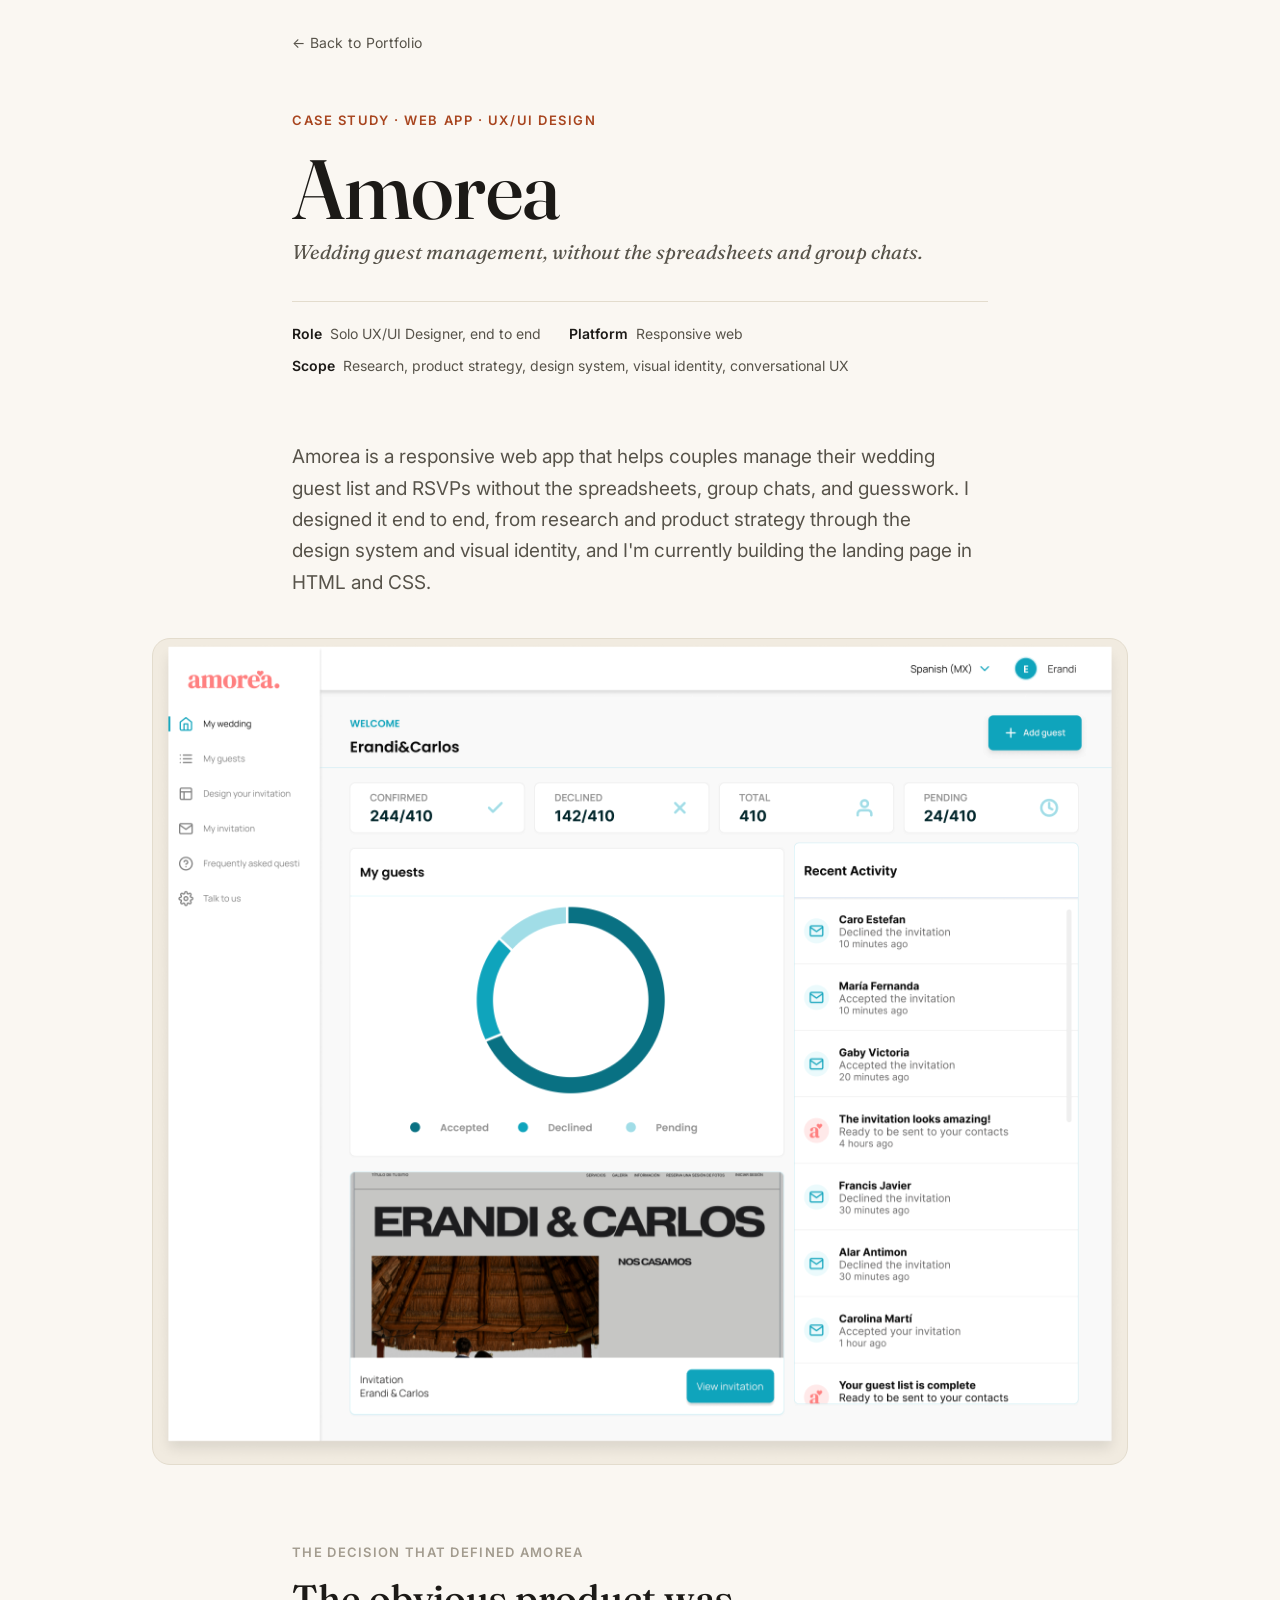
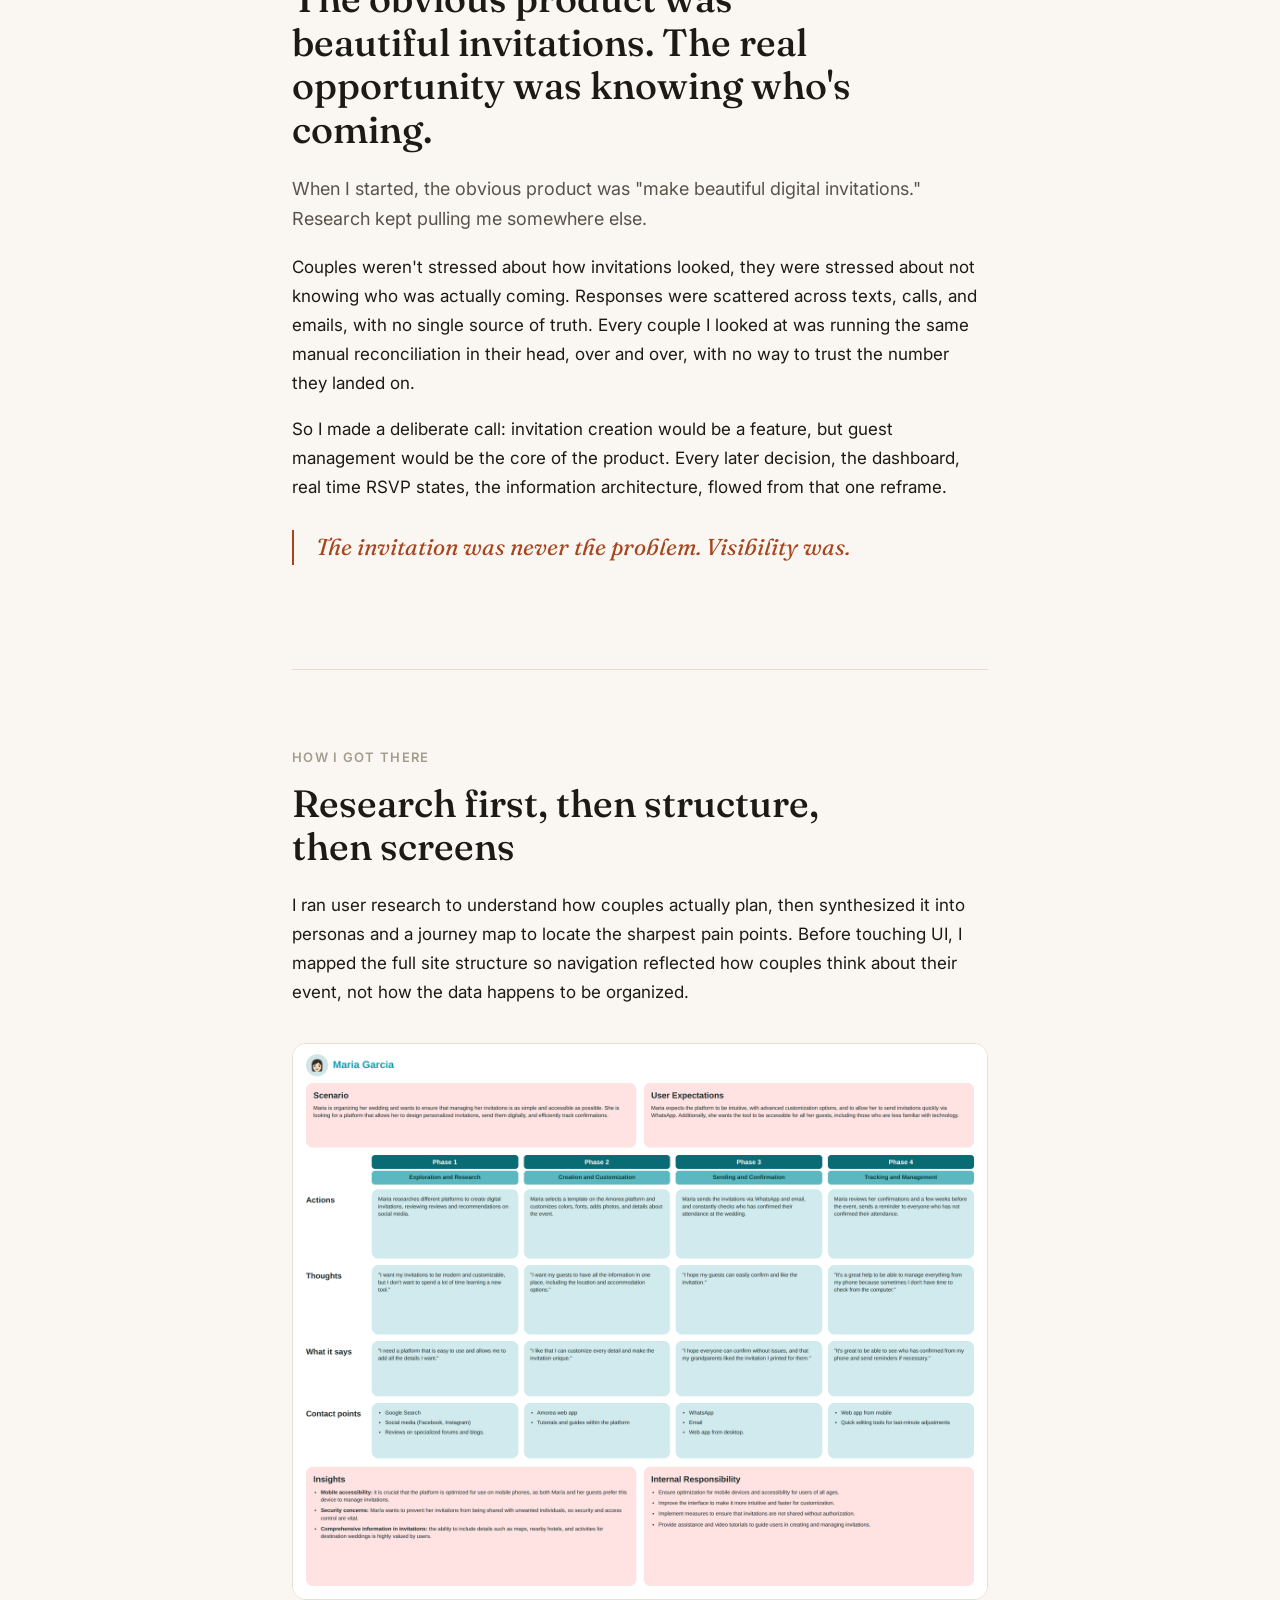
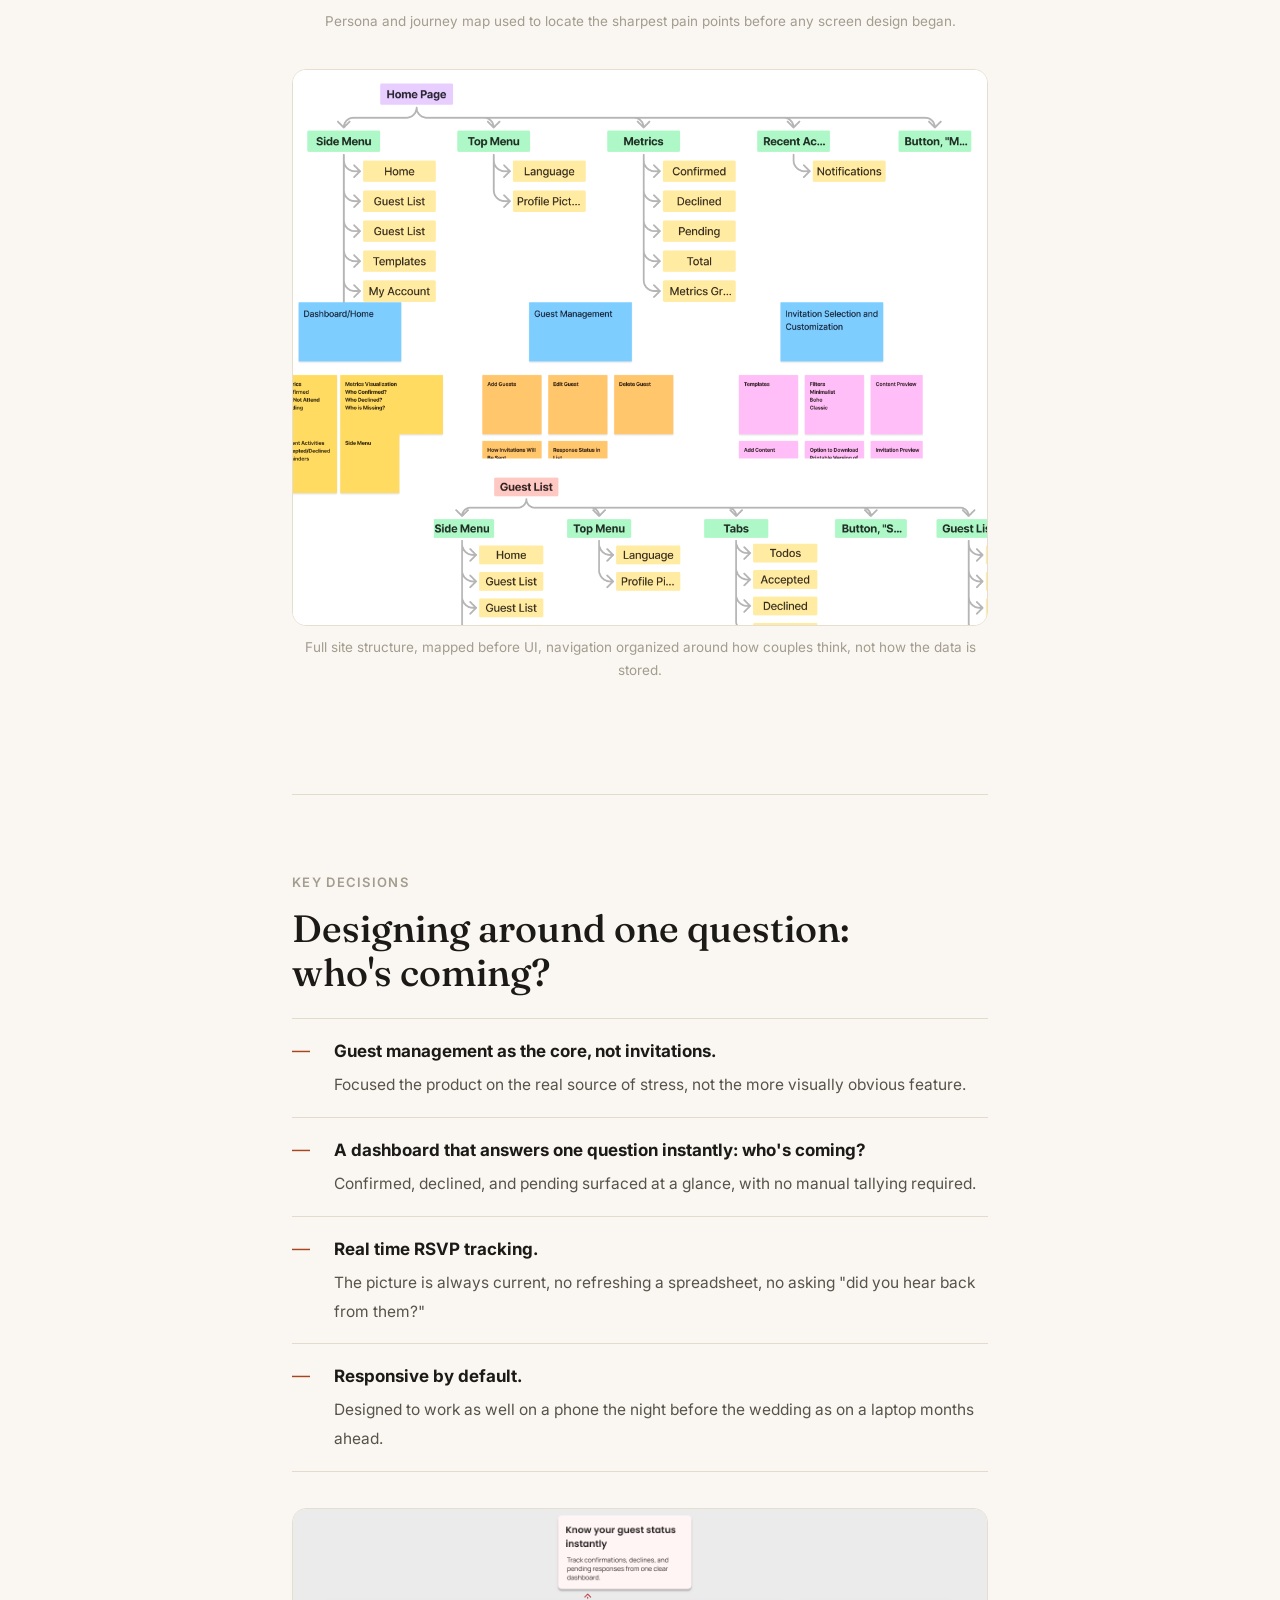
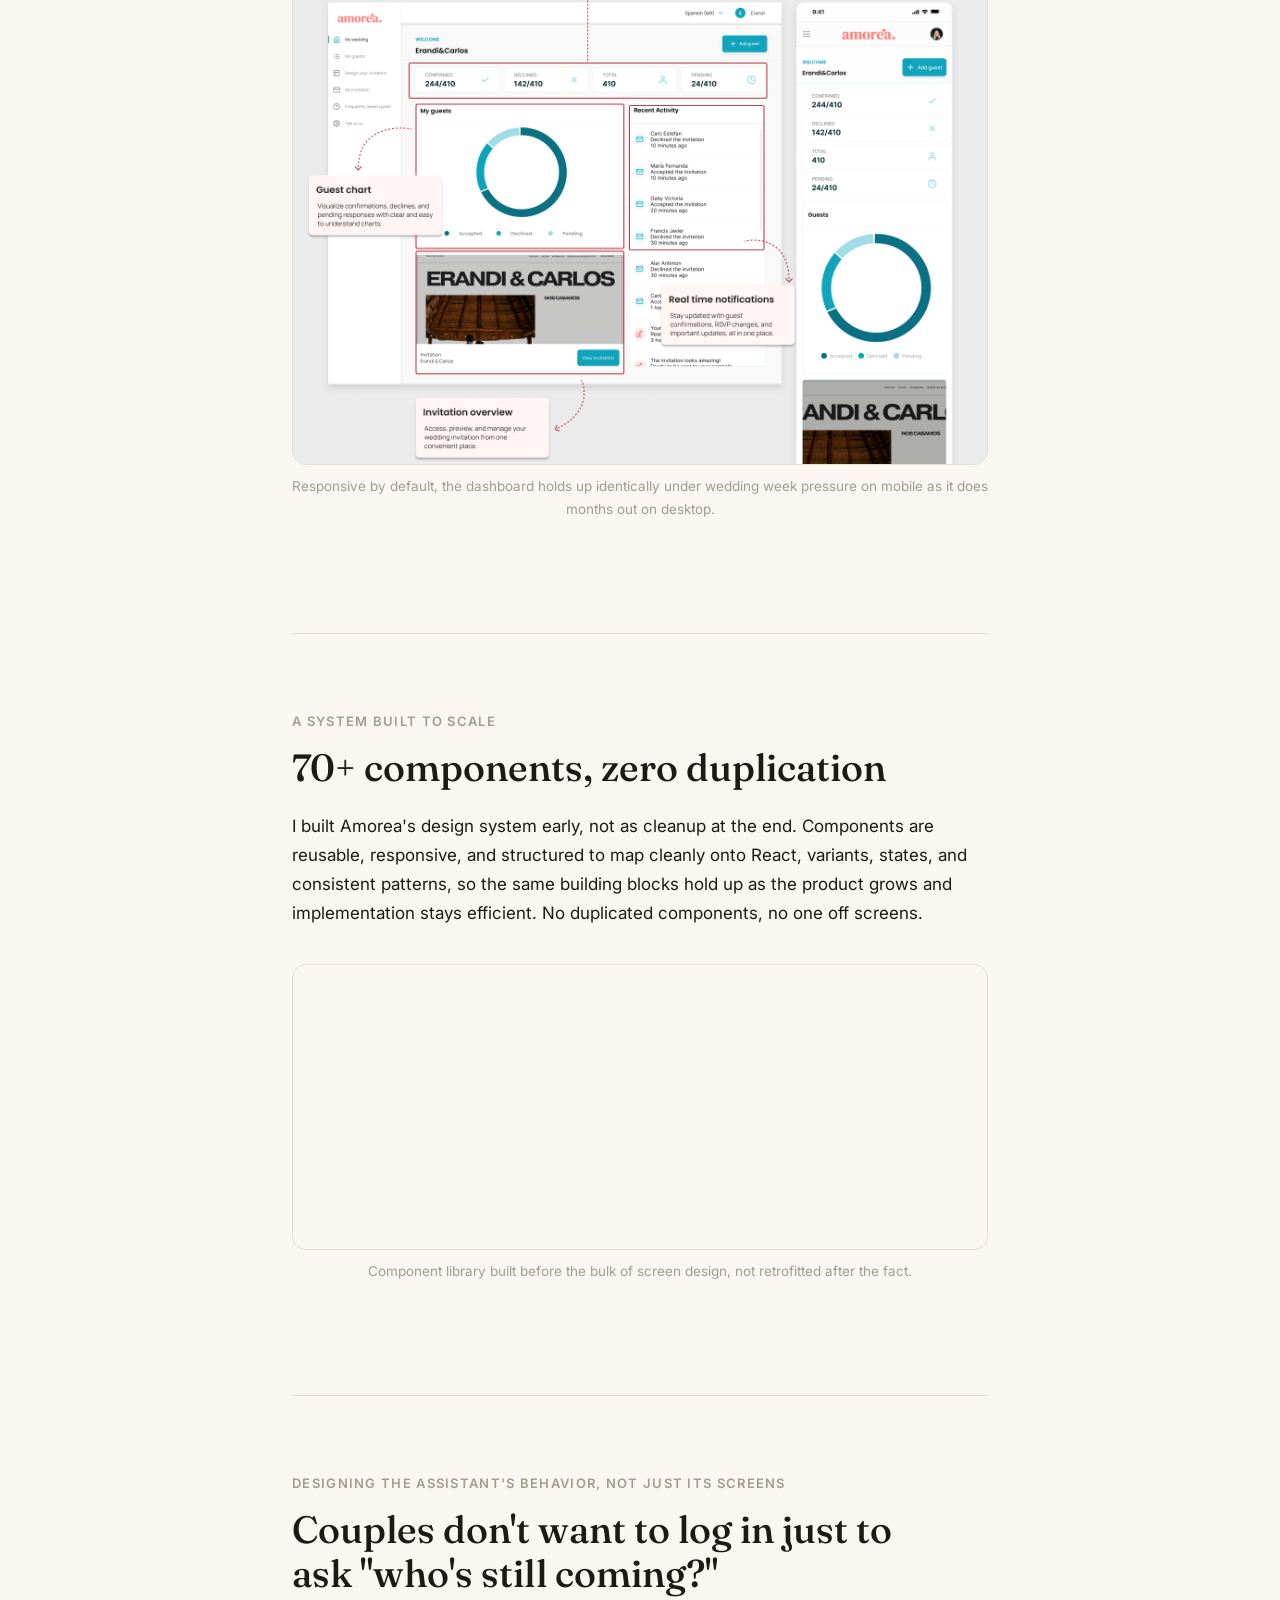
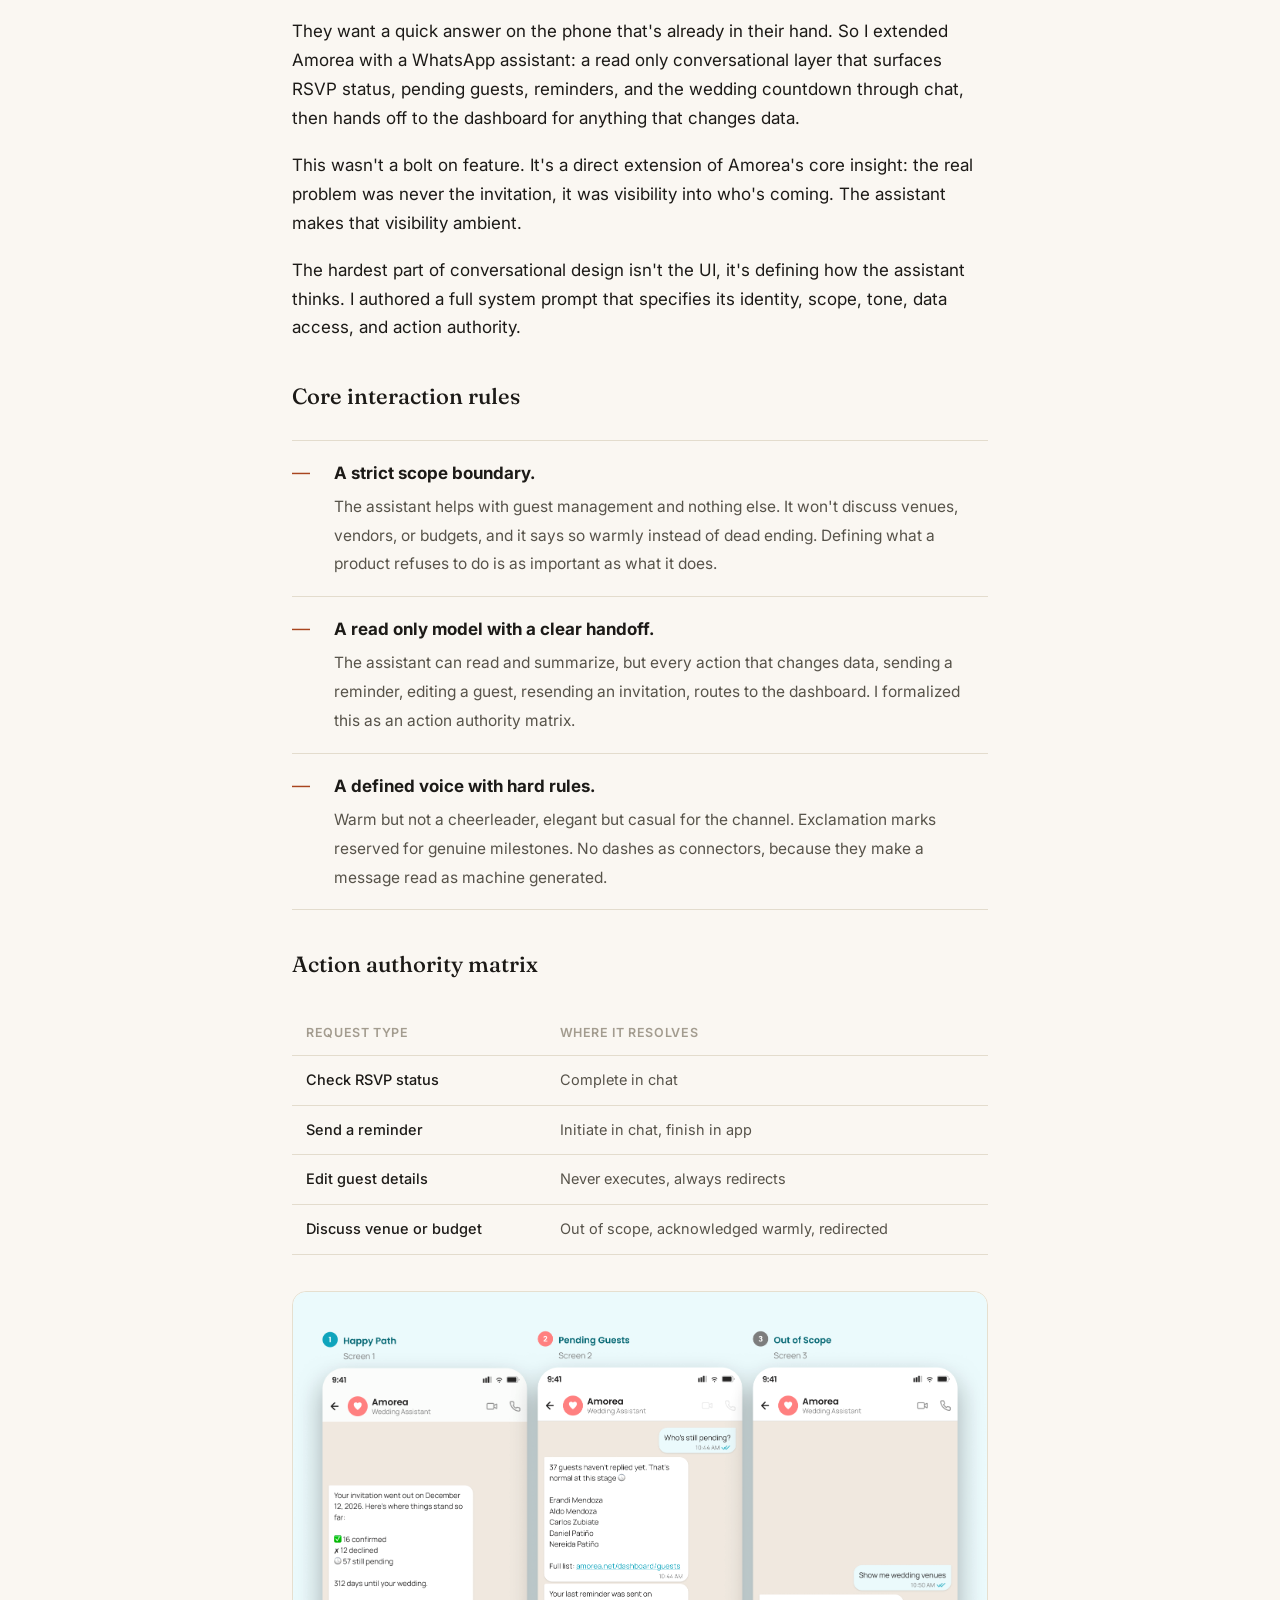
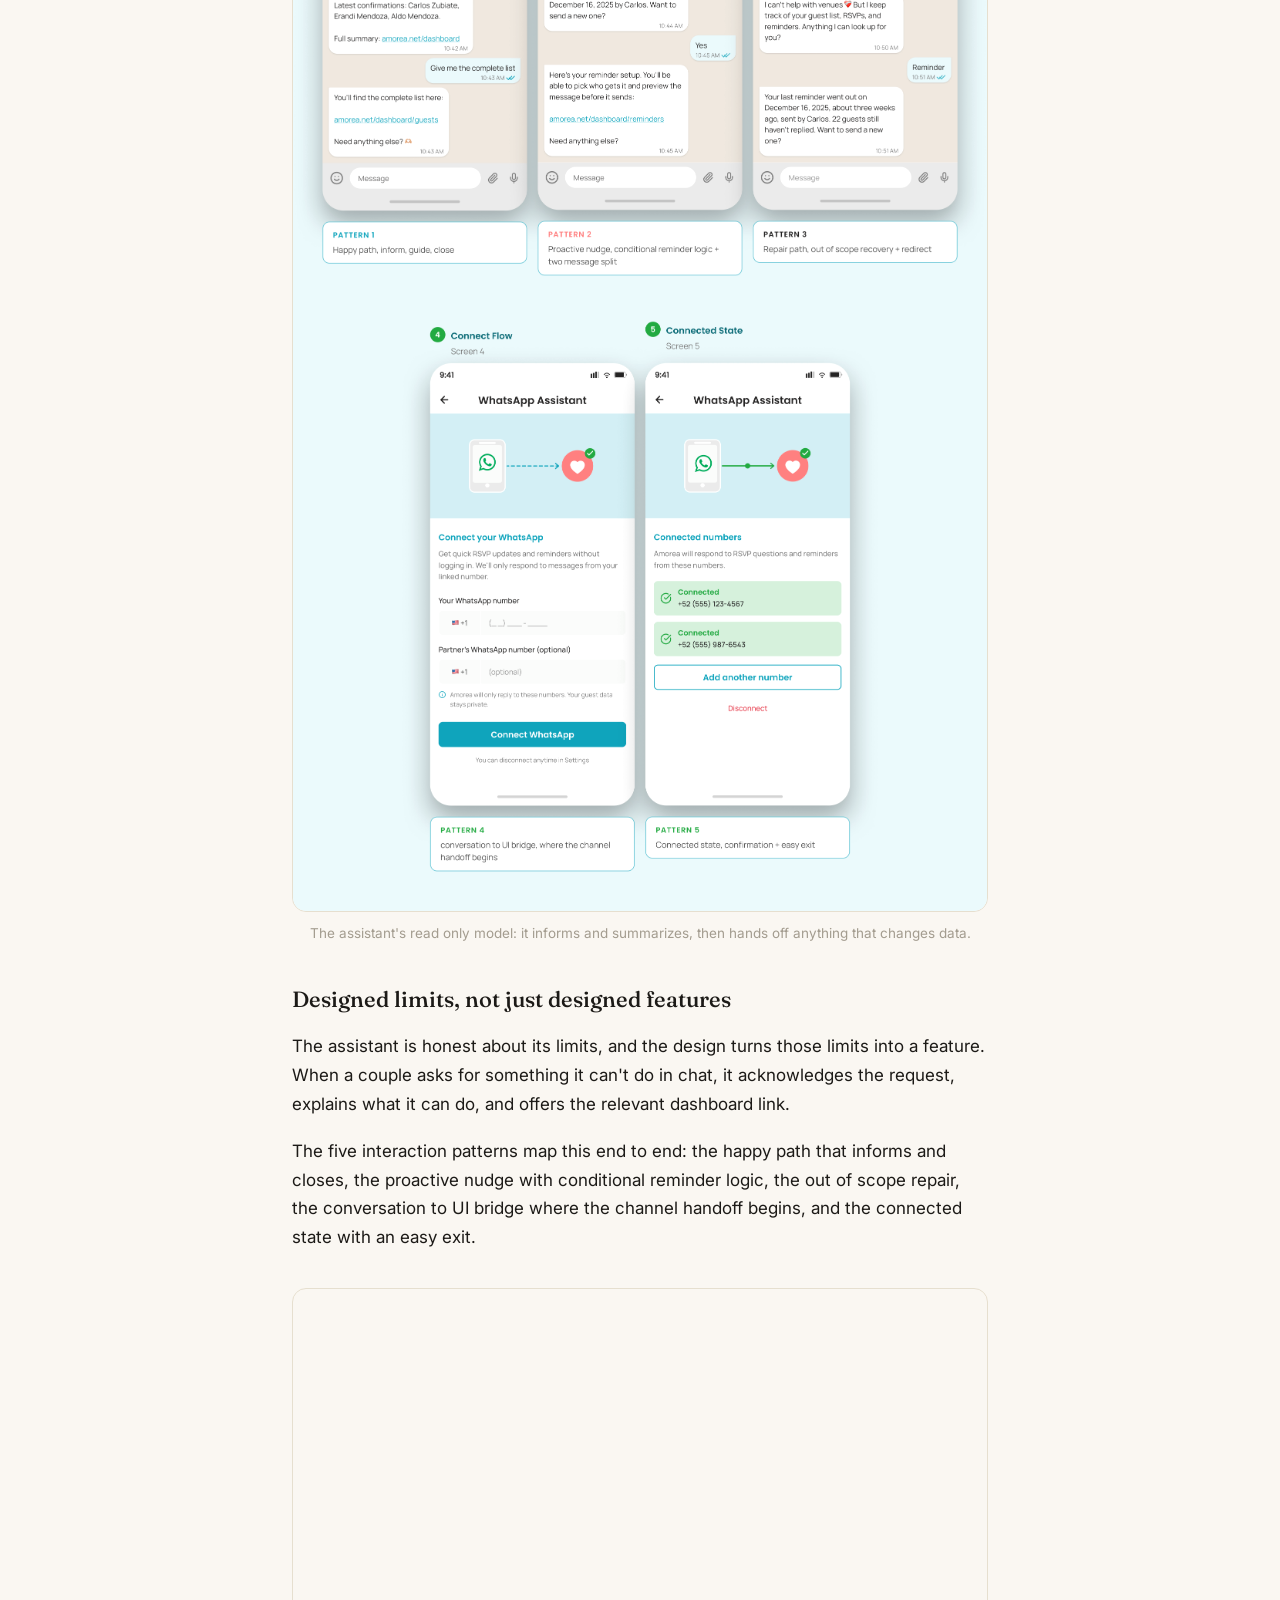
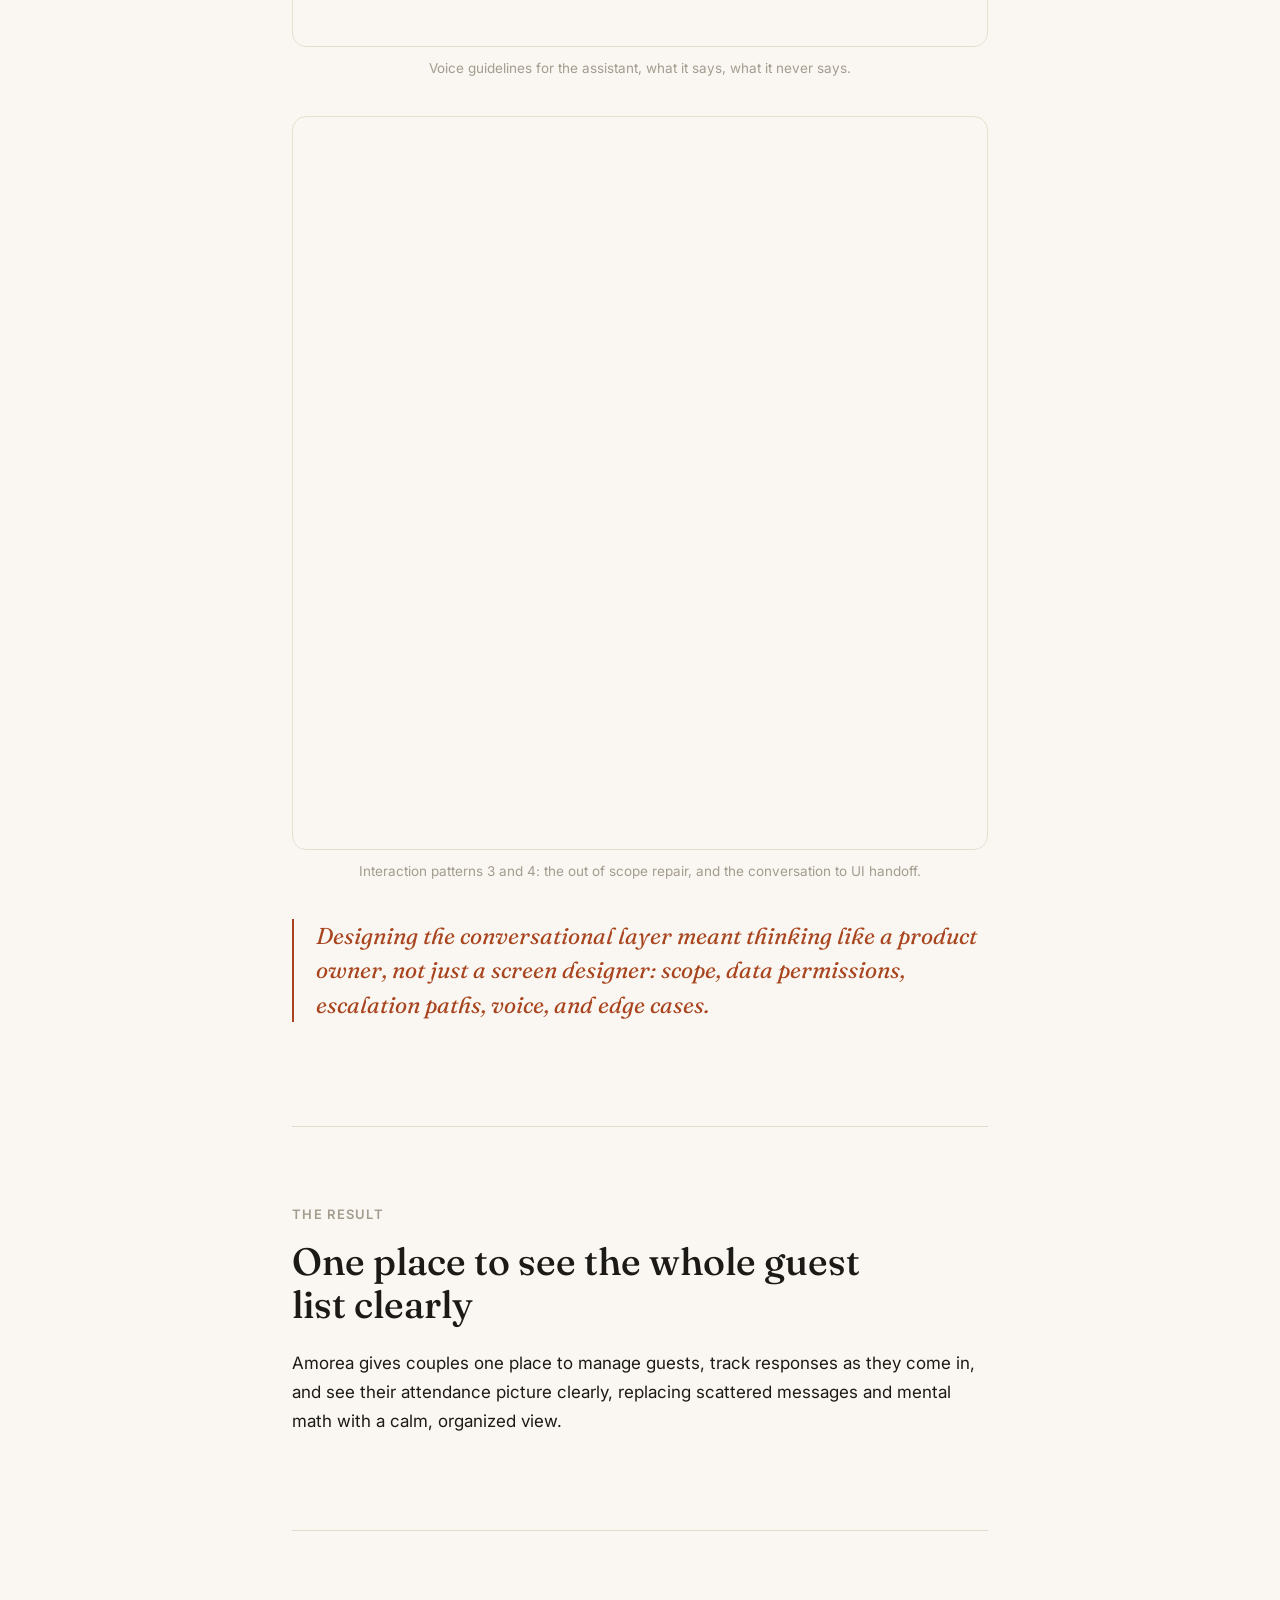
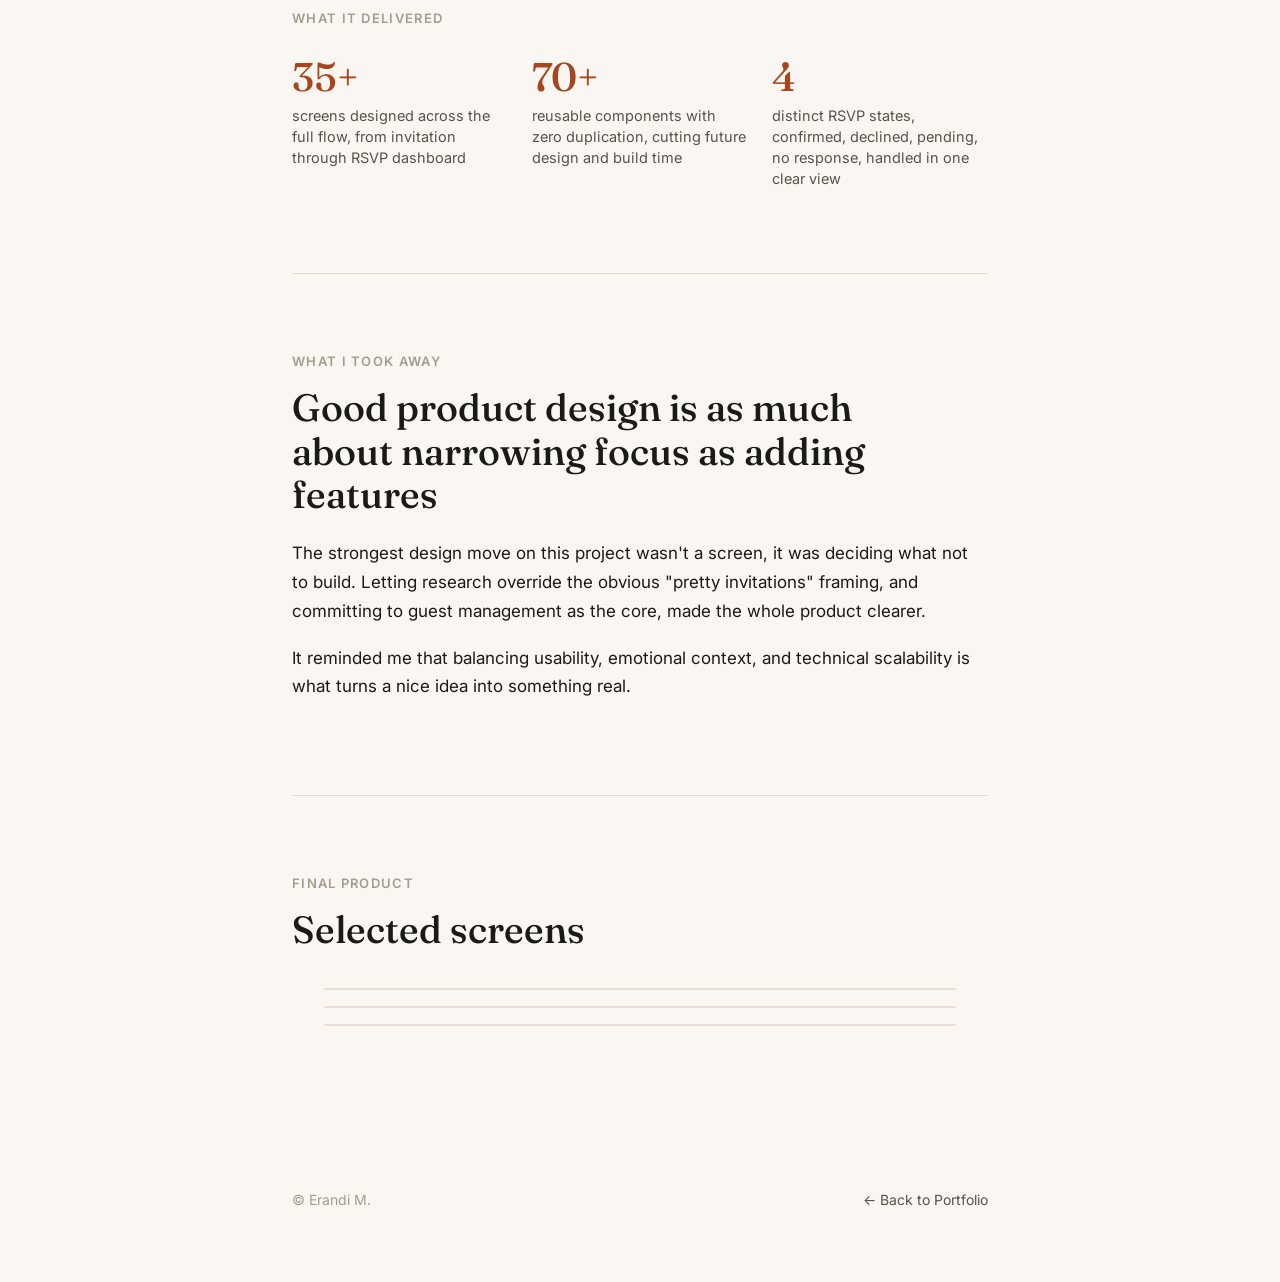
==== commit ad8ec9ac: "Cambio de nombres de images y rutas" ====
--- a/project-amorea.html
+++ b/project-amorea.html
@@ -198,7 +198,7 @@
 </header>
 
 <div class="hero-img-wrap">
-  <div class="hero-img"><img class="Hero_img" loading="lazy" decoding="async" src="images/amorea/Desktop.png" alt="Amorea website homepage"></div>
+  <div class="hero-img"><img class="Hero_img" loading="lazy" decoding="async" src="images/Amorea/Desktop.png" alt="Amorea website homepage"></div>
 </div>
 
 <main>
@@ -219,11 +219,11 @@
     <h2>Research first, then structure, then screens</h2>
     <p>I ran user research to understand how couples actually plan, then synthesized it into personas and a journey map to locate the sharpest pain points. Before touching UI, I mapped the full site structure so navigation reflected how couples think about their event, not how the data happens to be organized.</p>
     <figure>
-      <img class="Hero_img" loading="lazy" decoding="async" src="images/amorea/MariaGarcia_Journey_1500x1200.png" alt="Maria Garcia persona and journey map">
+      <img class="Hero_img" loading="lazy" decoding="async" src="images/Amorea/MariaGarcia_Journey_1500x1200.png" alt="Maria Garcia persona and journey map">
       <figcaption>Persona and journey map used to locate the sharpest pain points before any screen design began.</figcaption>
     </figure>
     <figure>
-      <img class="Hero_img" loading="lazy" decoding="async" src="images/amorea/IA.png" alt="Amorea information architecture">
+      <img class="Hero_img" loading="lazy" decoding="async" src="images/Amorea/IA.png" alt="Amorea information architecture">
       <figcaption>Full site structure, mapped before UI, navigation organized around how couples think, not how the data is stored.</figcaption>
     </figure>
   </section>
@@ -263,7 +263,7 @@
       </li>
     </ul>
     <figure>
-      <img class="Hero_img" loading="lazy" decoding="async" src="images/amorea/Destop_Mobile.png" alt="Amorea desktop and mobile views">
+      <img class="Hero_img" loading="lazy" decoding="async" src="images/Amorea/Destop_Mobile.png" alt="Amorea desktop and mobile views">
       <figcaption>Responsive by default, the dashboard holds up identically under wedding week pressure on mobile as it does months out on desktop.</figcaption>
     </figure>
   </section>
@@ -274,7 +274,7 @@
     <h2>70+ components, zero duplication</h2>
     <p>I built Amorea's design system early, not as cleanup at the end. Components are reusable, responsive, and structured to map cleanly onto React, variants, states, and consistent patterns, so the same building blocks hold up as the product grows and implementation stays efficient. No duplicated components, no one off screens.</p>
     <figure>
-      <img class="Hero_img" loading="lazy" decoding="async" src="images/amorea/Design system.png" alt="Amorea design system">
+      <img class="Hero_img" loading="lazy" decoding="async" src="images/Amorea/Design system.png" alt="Amorea design system">
       <figcaption>Component library built before the bulk of screen design, not retrofitted after the fact.</figcaption>
     </figure>
   </section>
@@ -322,7 +322,7 @@
     </table>
 
     <figure>
-      <img class="Hero_img" loading="lazy" decoding="async" src="images/amorea/chatbot.png" alt="Amorea assistant conversational experience">
+      <img class="Hero_img" loading="lazy" decoding="async" src="images/Amorea/Chatbot.png" alt="Amorea assistant conversational experience">
       <figcaption>The assistant's read only model: it informs and summarizes, then hands off anything that changes data.</figcaption>
     </figure>
 
@@ -342,7 +342,7 @@
     </figure>
 
     <figure>
-      <img class="Hero_img" loading="lazy" decoding="async" src="images/amorea/tres y cuatro.png" alt="Amorea assistant interaction patterns">
+      <img class="Hero_img" loading="lazy" decoding="async" src="images/Amorea/tres y cuatro.png" alt="Amorea assistant interaction patterns">
       <figcaption>Interaction patterns 3 and 4: the out of scope repair, and the conversation to UI handoff.</figcaption>
     </figure>
 
